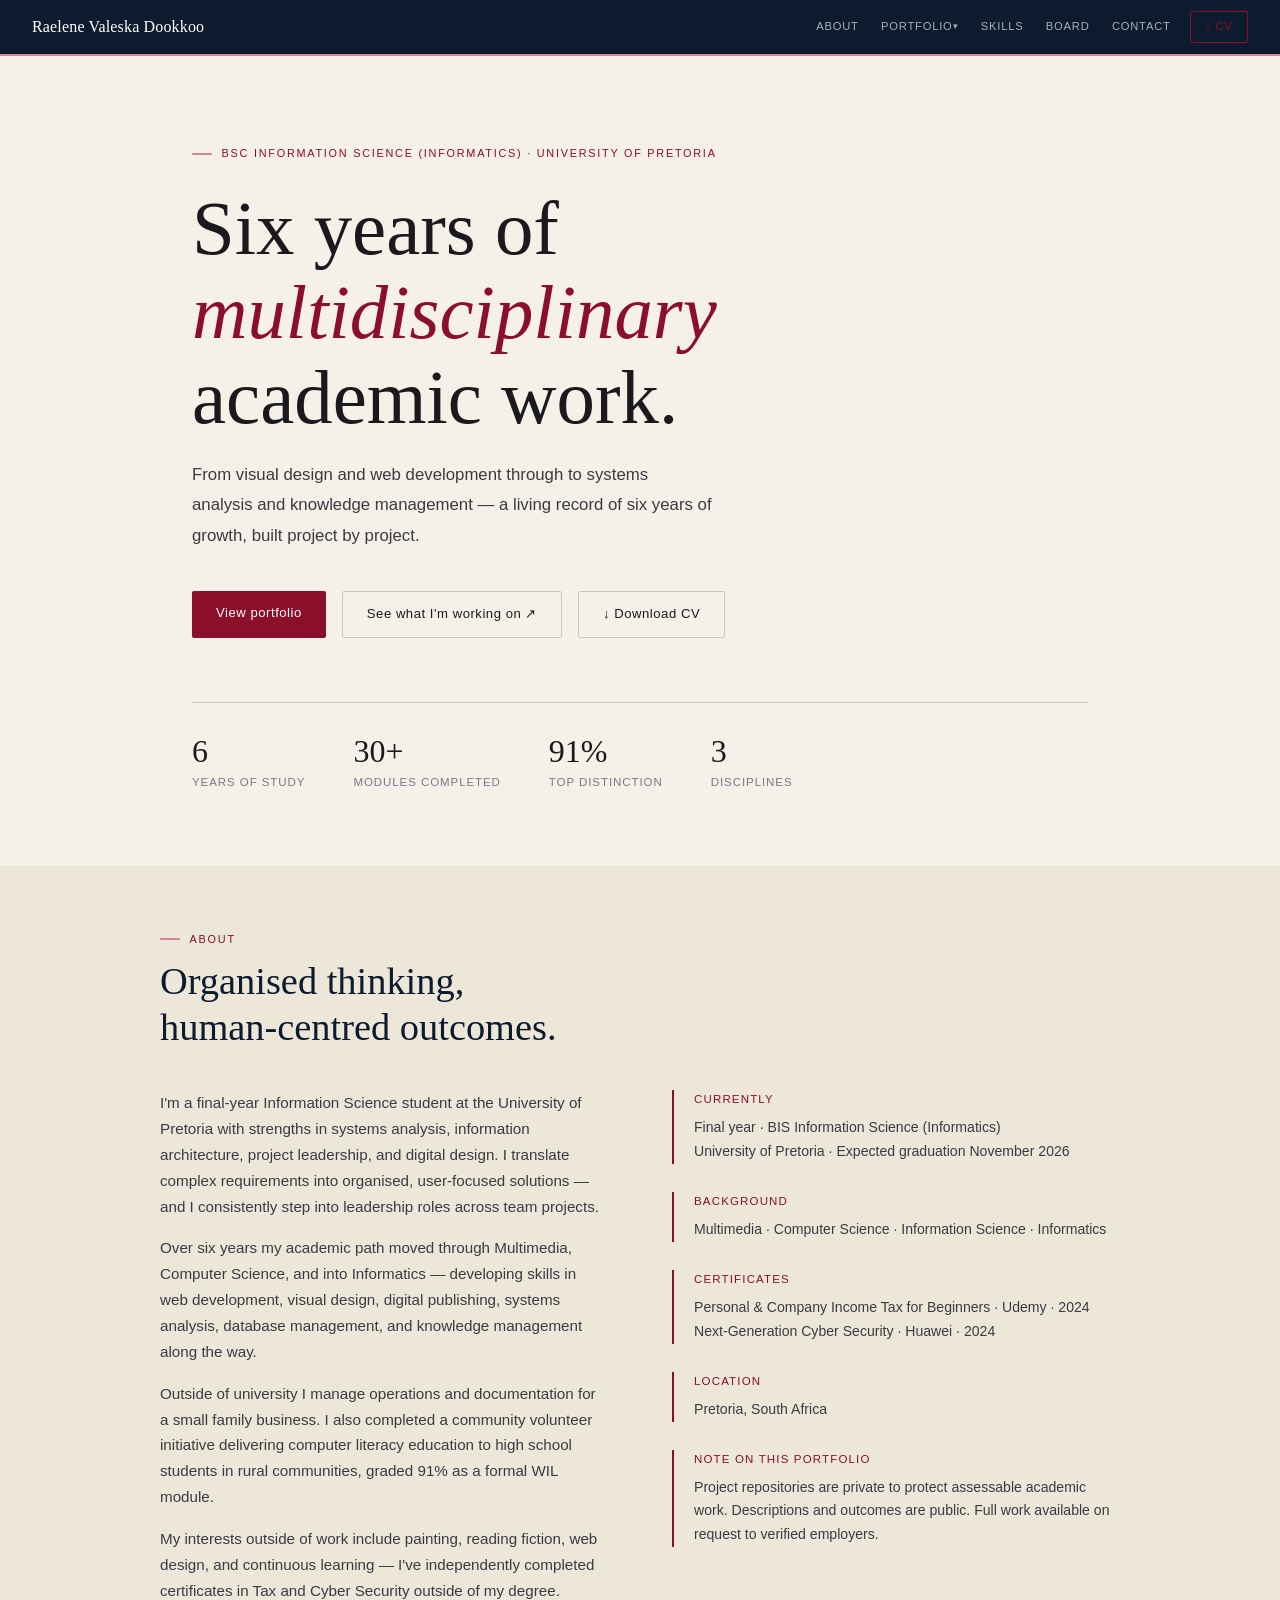
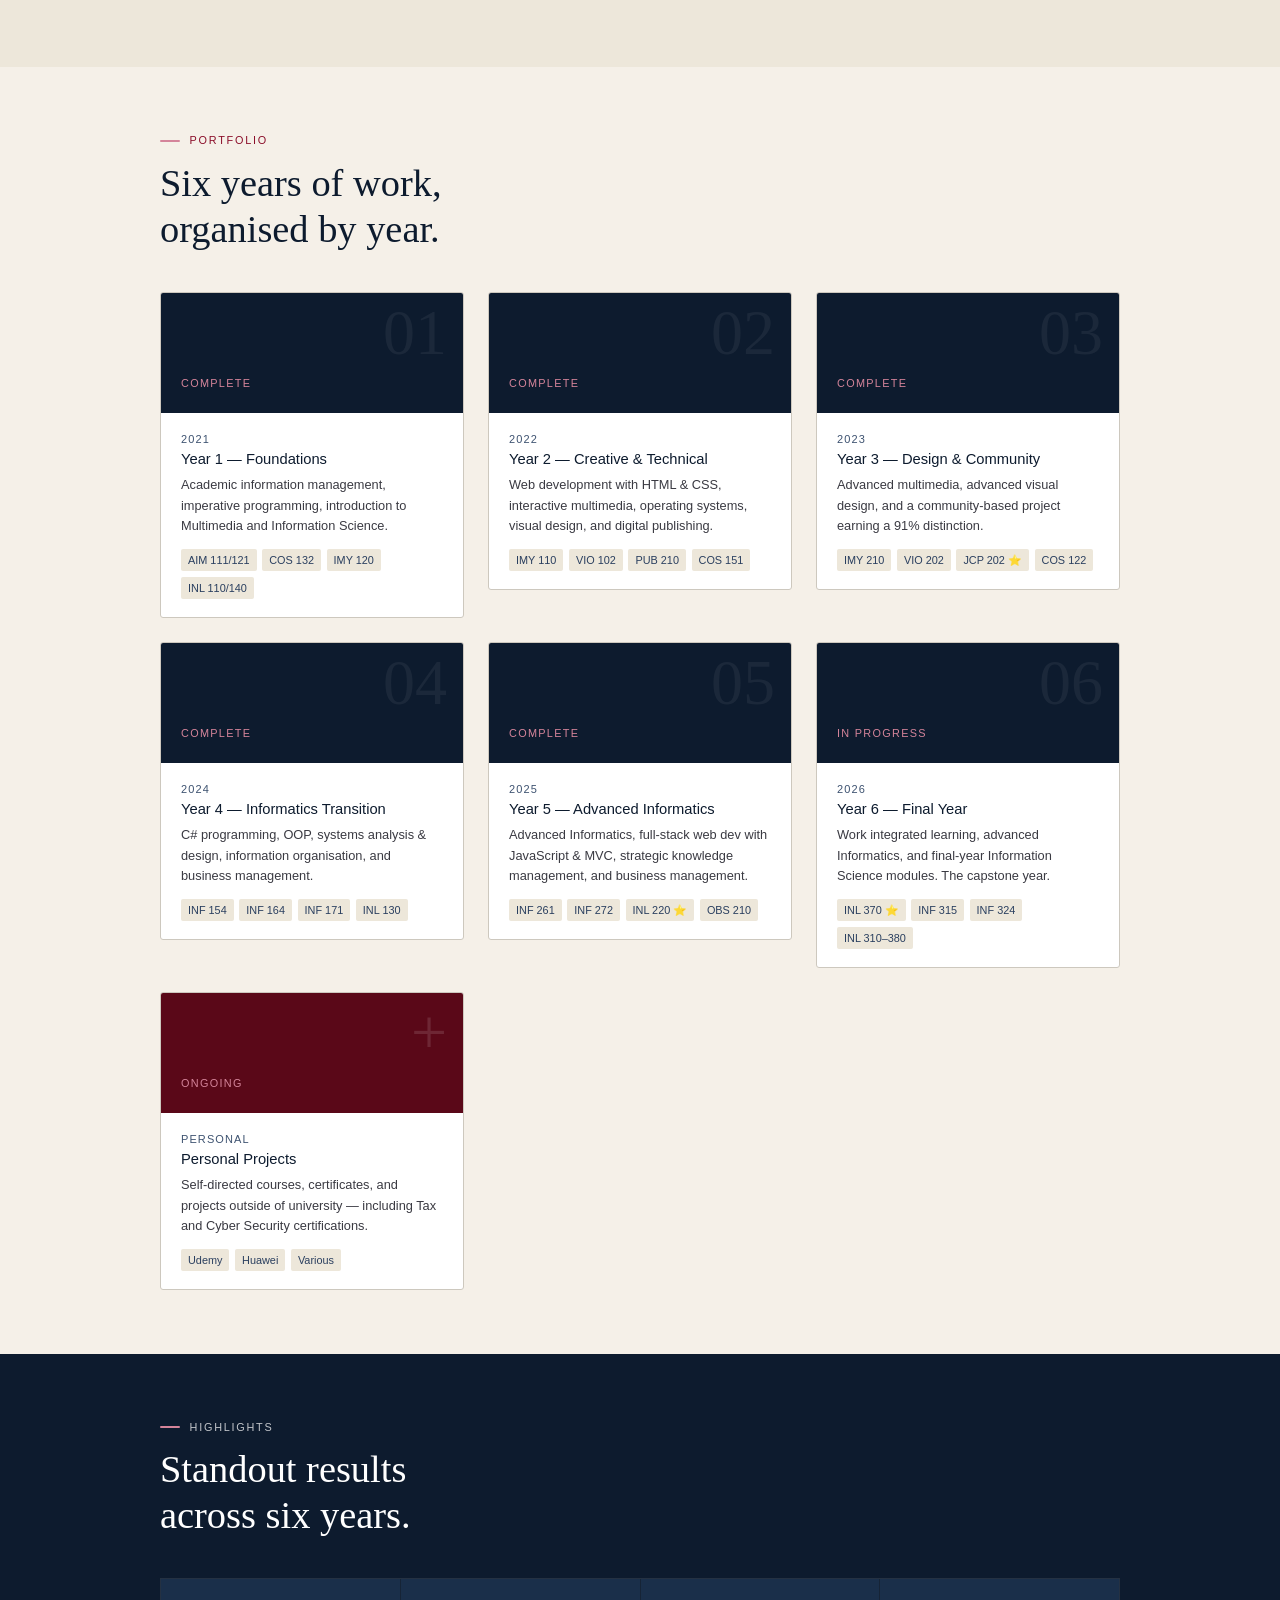
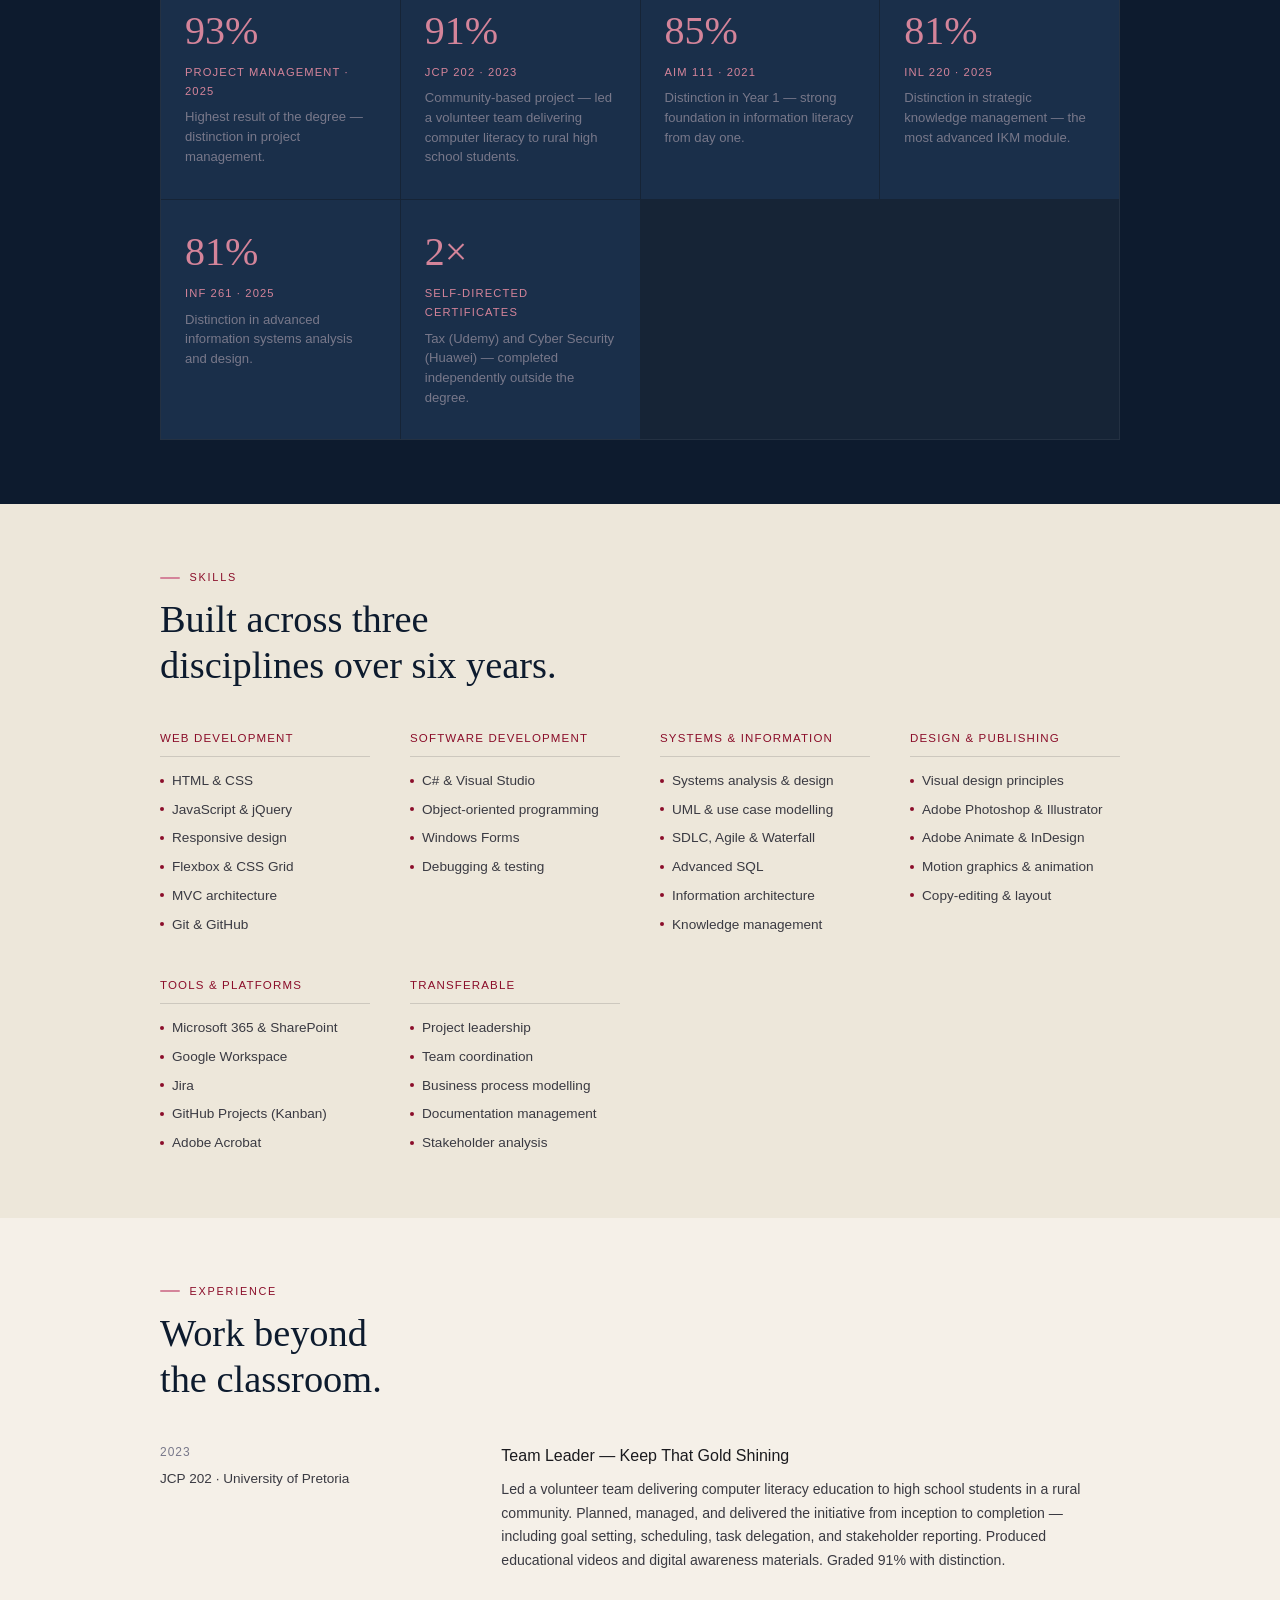
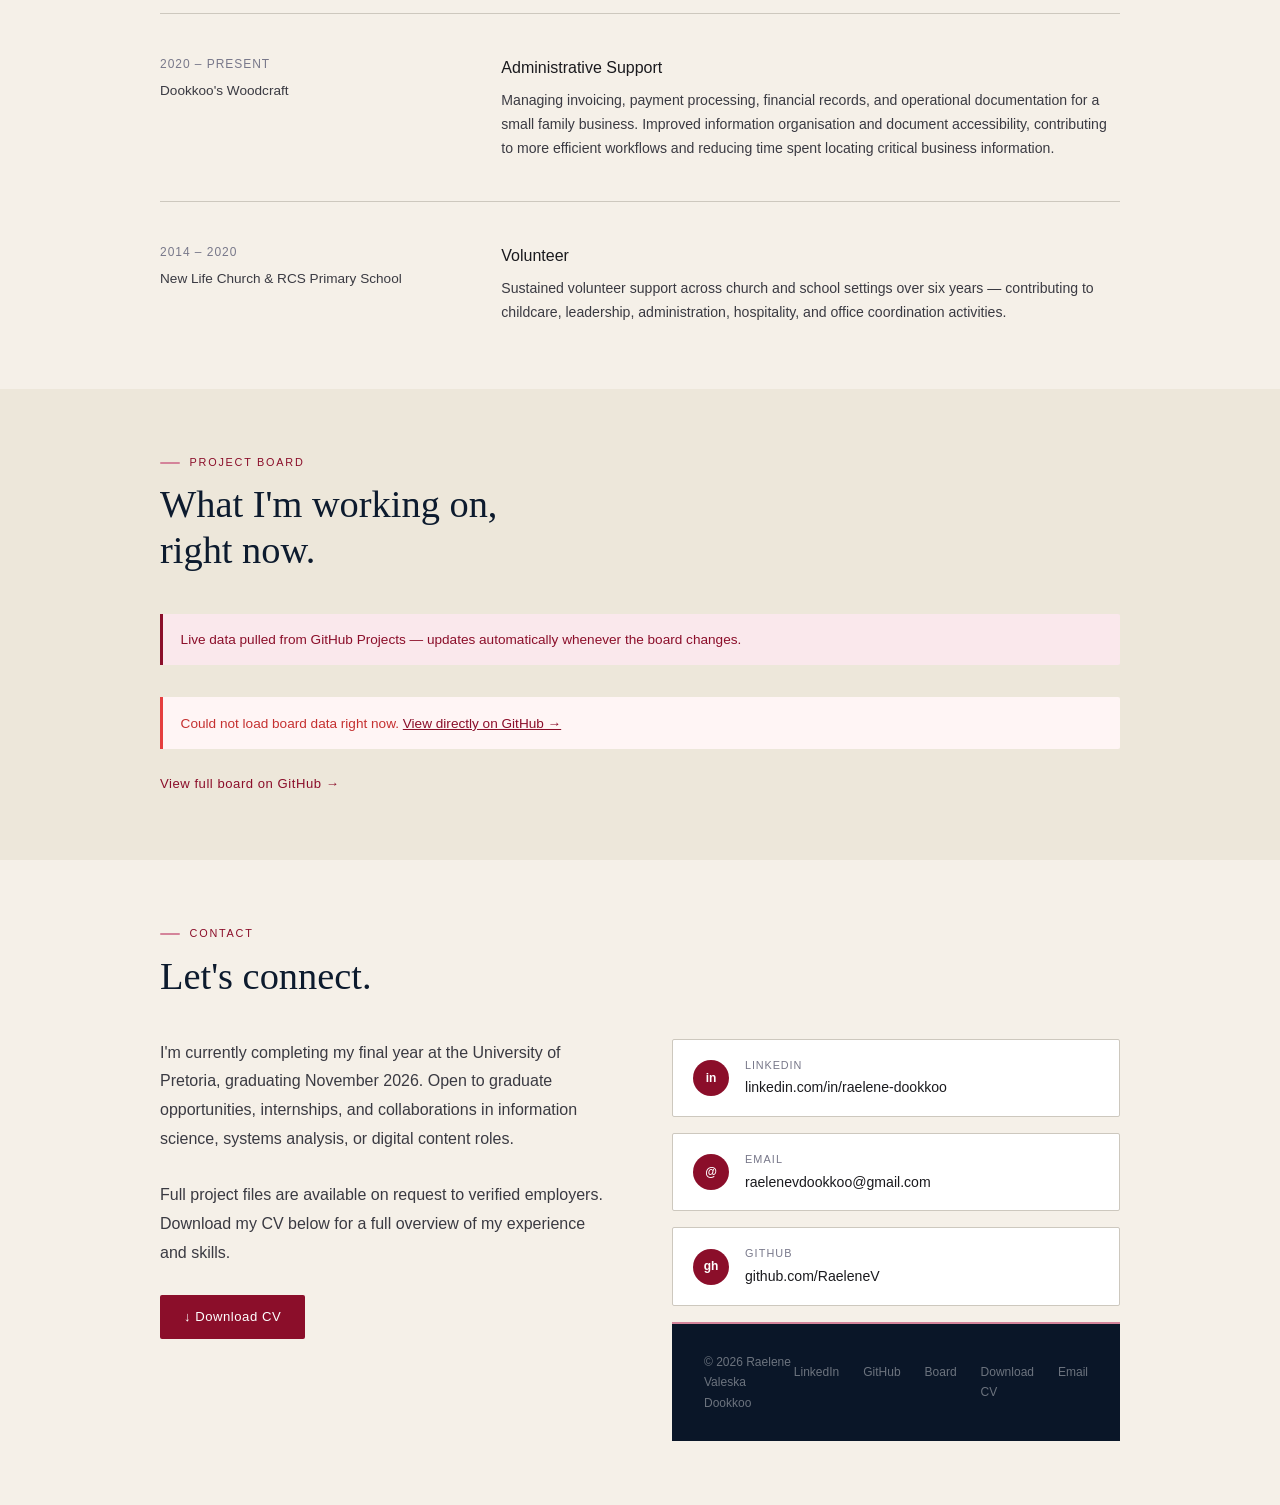
==== index.html @ d09b1801 "playing with colours and responsiveness" ====
<!DOCTYPE html>
<html lang="en">
<head>
  <meta charset="UTF-8" />
  <meta name="viewport" content="width=device-width, initial-scale=1.0" />
  <title>Raelene Valeska Dookkoo — Portfolio</title>

  <!-- Security headers 
  <meta http-equiv="X-Content-Type-Options" content="nosniff" />
  <meta http-equiv="X-Frame-Options" content="DENY" />
  <meta http-equiv="Referrer-Policy" content="strict-origin-when-cross-origin" />
  <meta http-equiv="Permissions-Policy" content="camera=(), microphone=(), geolocation=()" />

  <!-- Content Security Policy -->
  <meta http-equiv="Content-Security-Policy" content="default-src 'self'; script-src 'self'; style-src 'self' 'unsafe-inline' https://fonts.googleapis.com; font-src 'self' https://fonts.gstatic.com; img-src 'self' data:; media-src 'self'; connect-src 'self' https://kanban-proxy.vercel.app; frame-ancestors 'none'; base-uri 'self'; form-action 'none';" />

  <!-- Open Graph -->
  <meta property="og:title" content="Raelene Valeska Dookkoo — Portfolio" />
  <meta property="og:description" content="Six years of multidisciplinary academic work spanning Multimedia, Computer Science and Informatics." />
  <meta property="og:type" content="website" />
  <meta property="og:url" content="https://RaeleneV.github.io" />

  <link rel="stylesheet" href="style.css" />
</head>
<body>

  <!-- ============ NAV ============ -->
  <nav>
    <a href="index.html" class="nav-name">Raelene Valeska Dookkoo</a>
    <ul class="nav-links">
      <li><a href="#about">About</a></li>
      <li class="nav-dropdown">
        <a class="nav-dropdown-toggle">Portfolio</a>
        <div class="nav-dropdown-menu">
          <a href="year1.html"><span class="menu-year">Year 1 · 2021</span><span class="menu-sub">Foundations</span></a>
          <a href="year2.html"><span class="menu-year">Year 2 · 2022</span><span class="menu-sub">Creative &amp; Technical</span></a>
          <a href="year3.html"><span class="menu-year">Year 3 · 2023</span><span class="menu-sub">Design &amp; Community</span></a>
          <a href="year4.html"><span class="menu-year">Year 4 · 2024</span><span class="menu-sub">Informatics Transition</span></a>
          <a href="year5.html"><span class="menu-year">Year 5 · 2025</span><span class="menu-sub">Advanced Informatics</span></a>
          <a href="year6.html"><span class="menu-year">Year 6 · 2026</span><span class="menu-sub">Final Year</span></a>
          <a href="personal.html"><span class="menu-year">Personal Projects</span><span class="menu-sub">Ongoing</span></a>
        </div>
      </li>
      <li><a href="#skills">Skills</a></li>
      <li><a href="https://github.com/users/RaeleneV/projects/2/views/1" target="_blank" rel="noopener noreferrer">Board</a></li>
      <li><a href="#contact">Contact</a></li>
      <li><a href="CV_Raelene_Valeska_Dookkoo.pdf" download style="color:var(--accent);font-weight:500;border:1px solid var(--accent);padding:0 0.9rem;border-radius:2px;height:32px;display:flex;align-items:center;margin-left:0.5rem;">↓ CV</a></li>
    </ul>
  </nav>

  <!-- ============ HERO ============ -->
  <div style="min-height:90vh;display:flex;flex-direction:column;justify-content:center;padding:5rem 2rem 4rem;max-width:960px;margin:0 auto;">
    <div class="section-label" style="margin-bottom:1.5rem;color:var(--crimson);">BSc Information Science (Informatics) · University of Pretoria</div>
    <h1 style="font-family:'DM Serif Display',serif;font-size:clamp(2.8rem,6vw,5rem);line-height:1.1;color:var(--ink);margin-bottom:1.25rem;font-weight:400;">
      Six years of<br><em style="font-style:italic;color:var(--crimson);">multidisciplinary</em><br>academic work.
    </h1>
    <p style="font-size:1.05rem;color:var(--ink-mid);max-width:520px;line-height:1.8;margin-bottom:2.5rem;">
      From visual design and web development through to systems analysis and knowledge management — a living record of six years of growth, built project by project.
    </p>
    <div style="display:flex;gap:1rem;flex-wrap:wrap;">
      <a href="year1.html" class="btn btn-primary">View portfolio</a>
      <a href="https://github.com/users/RaeleneV/projects/2/views/1" target="_blank" class="btn btn-secondary" rel="noopener noreferrer">See what I'm working on ↗</a>
      <a href="CV_Raelene_Valeska_Dookkoo.pdf" download class="btn btn-secondary">↓ Download CV</a>
    </div>
    <div style="display:flex;gap:3rem;margin-top:4rem;padding-top:2rem;border-top:1px solid var(--rule);flex-wrap:wrap;">
      <div><span style="font-family:'DM Serif Display',serif;font-size:2rem;color:var(--ink);display:block;line-height:1;">6</span><span style="font-size:0.72rem;color:var(--ink-muted);text-transform:uppercase;letter-spacing:0.08em;">Years of study</span></div>
      <div><span style="font-family:'DM Serif Display',serif;font-size:2rem;color:var(--ink);display:block;line-height:1;">30+</span><span style="font-size:0.72rem;color:var(--ink-muted);text-transform:uppercase;letter-spacing:0.08em;">Modules completed</span></div>
      <div><span style="font-family:'DM Serif Display',serif;font-size:2rem;color:var(--ink);display:block;line-height:1;">91%</span><span style="font-size:0.72rem;color:var(--ink-muted);text-transform:uppercase;letter-spacing:0.08em;">Top distinction</span></div>
      <div><span style="font-family:'DM Serif Display',serif;font-size:2rem;color:var(--ink);display:block;line-height:1;">3</span><span style="font-size:0.72rem;color:var(--ink-muted);text-transform:uppercase;letter-spacing:0.08em;">Disciplines</span></div>
    </div>
  </div>

  <!-- ============ ABOUT ============ -->
  <section id="about" class="section-alt">
    <div class="section-inner">
      <div class="section-label">About</div>
      <h2 class="section-title">Organised thinking,<br>human-centred outcomes.</h2>
      <div style="display:grid;grid-template-columns:1fr 1fr;gap:4rem;align-items:start;">
        <div>
          <p style="color:var(--ink-mid);margin-bottom:1rem;font-size:0.95rem;">I'm a final-year Information Science student at the University of Pretoria with strengths in systems analysis, information architecture, project leadership, and digital design. I translate complex requirements into organised, user-focused solutions — and I consistently step into leadership roles across team projects.</p>
          <p style="color:var(--ink-mid);margin-bottom:1rem;font-size:0.95rem;">Over six years my academic path moved through Multimedia, Computer Science, and into Informatics — developing skills in web development, visual design, digital publishing, systems analysis, database management, and knowledge management along the way.</p>
          <p style="color:var(--ink-mid);margin-bottom:1rem;font-size:0.95rem;">Outside of university I manage operations and documentation for a small family business. I also completed a community volunteer initiative delivering computer literacy education to high school students in rural communities, graded 91% as a formal WIL module.</p>
          <p style="color:var(--ink-mid);font-size:0.95rem;">My interests outside of work include painting, reading fiction, web design, and continuous learning — I've independently completed certificates in Tax and Cyber Security outside of my degree.</p>
        </div>
        <div>
          <div style="border-left:2px solid var(--crimson);padding-left:1.25rem;margin-bottom:1.75rem;">
            <h4 style="font-size:0.72rem;text-transform:uppercase;letter-spacing:0.1em;color:var(--crimson);margin-bottom:0.4rem;font-weight:500;">Currently</h4>
            <p style="font-size:0.88rem;color:var(--ink-mid);">Final year · BIS Information Science (Informatics)<br>University of Pretoria · Expected graduation November 2026</p>
          </div>
          <div style="border-left:2px solid var(--crimson);padding-left:1.25rem;margin-bottom:1.75rem;">
            <h4 style="font-size:0.72rem;text-transform:uppercase;letter-spacing:0.1em;color:var(--crimson);margin-bottom:0.4rem;font-weight:500;">Background</h4>
            <p style="font-size:0.88rem;color:var(--ink-mid);">Multimedia · Computer Science · Information Science · Informatics</p>
          </div>
          <div style="border-left:2px solid var(--crimson);padding-left:1.25rem;margin-bottom:1.75rem;">
            <h4 style="font-size:0.72rem;text-transform:uppercase;letter-spacing:0.1em;color:var(--crimson);margin-bottom:0.4rem;font-weight:500;">Certificates</h4>
            <p style="font-size:0.88rem;color:var(--ink-mid);">Personal &amp; Company Income Tax for Beginners · Udemy · 2024<br>Next-Generation Cyber Security · Huawei · 2024</p>
          </div>
          <div style="border-left:2px solid var(--crimson);padding-left:1.25rem;margin-bottom:1.75rem;">
            <h4 style="font-size:0.72rem;text-transform:uppercase;letter-spacing:0.1em;color:var(--crimson);margin-bottom:0.4rem;font-weight:500;">Location</h4>
            <p style="font-size:0.88rem;color:var(--ink-mid);">Pretoria, South Africa</p>
          </div>
          <div style="border-left:2px solid var(--crimson);padding-left:1.25rem;">
            <h4 style="font-size:0.72rem;text-transform:uppercase;letter-spacing:0.1em;color:var(--crimson);margin-bottom:0.4rem;font-weight:500;">Note on this portfolio</h4>
            <p style="font-size:0.88rem;color:var(--ink-mid);">Project repositories are private to protect assessable academic work. Descriptions and outcomes are public. Full work available on request to verified employers.</p>
          </div>
        </div>
      </div>
    </div>
  </section>

  <!-- ============ YEAR CARDS ============ -->
  <section id="portfolio">
    <div class="section-inner">
      <div class="section-label">Portfolio</div>
      <h2 class="section-title">Six years of work,<br>organised by year.</h2>
      <div style="display:grid;grid-template-columns:repeat(auto-fill,minmax(280px,1fr));gap:1.5rem;">

        <a href="year1.html" style="text-decoration:none;">
          <div class="project-card" style="cursor:pointer;">
            <div style="background:var(--navy);height:120px;display:flex;align-items:flex-end;padding:1.25rem;position:relative;">
              <span style="font-family:'DM Serif Display',serif;font-size:4rem;color:rgba(255,255,255,0.06);position:absolute;top:0.5rem;right:1rem;line-height:1;font-weight:400;">01</span>
              <span style="font-size:0.68rem;letter-spacing:0.12em;text-transform:uppercase;color:var(--crimson-soft);font-weight:500;">Complete</span>
            </div>
            <div class="card-body">
              <div class="card-code">2021</div>
              <div class="card-title">Year 1 — Foundations</div>
              <div class="card-desc">Academic information management, imperative programming, introduction to Multimedia and Information Science.</div>
              <div class="card-footer" style="margin-top:0.75rem;">
                <span class="tag">AIM 111/121</span><span class="tag">COS 132</span><span class="tag">IMY 120</span><span class="tag">INL 110/140</span>
              </div>
            </div>
          </div>
        </a>

        <a href="year2.html" style="text-decoration:none;">
          <div class="project-card" style="cursor:pointer;">
            <div style="background:var(--navy);height:120px;display:flex;align-items:flex-end;padding:1.25rem;position:relative;">
              <span style="font-family:'DM Serif Display',serif;font-size:4rem;color:rgba(255,255,255,0.06);position:absolute;top:0.5rem;right:1rem;line-height:1;font-weight:400;">02</span>
              <span style="font-size:0.68rem;letter-spacing:0.12em;text-transform:uppercase;color:var(--crimson-soft);font-weight:500;">Complete</span>
            </div>
            <div class="card-body">
              <div class="card-code">2022</div>
              <div class="card-title">Year 2 — Creative &amp; Technical</div>
              <div class="card-desc">Web development with HTML &amp; CSS, interactive multimedia, operating systems, visual design, and digital publishing.</div>
              <div class="card-footer" style="margin-top:0.75rem;">
                <span class="tag">IMY 110</span><span class="tag">VIO 102</span><span class="tag">PUB 210</span><span class="tag">COS 151</span>
              </div>
            </div>
          </div>
        </a>

        <a href="year3.html" style="text-decoration:none;">
          <div class="project-card" style="cursor:pointer;">
            <div style="background:var(--navy);height:120px;display:flex;align-items:flex-end;padding:1.25rem;position:relative;">
              <span style="font-family:'DM Serif Display',serif;font-size:4rem;color:rgba(255,255,255,0.06);position:absolute;top:0.5rem;right:1rem;line-height:1;font-weight:400;">03</span>
              <span style="font-size:0.68rem;letter-spacing:0.12em;text-transform:uppercase;color:var(--crimson-soft);font-weight:500;">Complete</span>
            </div>
            <div class="card-body">
              <div class="card-code">2023</div>
              <div class="card-title">Year 3 — Design &amp; Community</div>
              <div class="card-desc">Advanced multimedia, advanced visual design, and a community-based project earning a 91% distinction.</div>
              <div class="card-footer" style="margin-top:0.75rem;">
                <span class="tag">IMY 210</span><span class="tag">VIO 202</span><span class="tag">JCP 202 ⭐</span><span class="tag">COS 122</span>
              </div>
            </div>
          </div>
        </a>

        <a href="year4.html" style="text-decoration:none;">
          <div class="project-card" style="cursor:pointer;">
            <div style="background:var(--navy);height:120px;display:flex;align-items:flex-end;padding:1.25rem;position:relative;">
              <span style="font-family:'DM Serif Display',serif;font-size:4rem;color:rgba(255,255,255,0.06);position:absolute;top:0.5rem;right:1rem;line-height:1;font-weight:400;">04</span>
              <span style="font-size:0.68rem;letter-spacing:0.12em;text-transform:uppercase;color:var(--crimson-soft);font-weight:500;">Complete</span>
            </div>
            <div class="card-body">
              <div class="card-code">2024</div>
              <div class="card-title">Year 4 — Informatics Transition</div>
              <div class="card-desc">C# programming, OOP, systems analysis &amp; design, information organisation, and business management.</div>
              <div class="card-footer" style="margin-top:0.75rem;">
                <span class="tag">INF 154</span><span class="tag">INF 164</span><span class="tag">INF 171</span><span class="tag">INL 130</span>
              </div>
            </div>
          </div>
        </a>

        <a href="year5.html" style="text-decoration:none;">
          <div class="project-card" style="cursor:pointer;">
            <div style="background:var(--navy);height:120px;display:flex;align-items:flex-end;padding:1.25rem;position:relative;">
              <span style="font-family:'DM Serif Display',serif;font-size:4rem;color:rgba(255,255,255,0.06);position:absolute;top:0.5rem;right:1rem;line-height:1;font-weight:400;">05</span>
              <span style="font-size:0.68rem;letter-spacing:0.12em;text-transform:uppercase;color:var(--crimson-soft);font-weight:500;">Complete</span>
            </div>
            <div class="card-body">
              <div class="card-code">2025</div>
              <div class="card-title">Year 5 — Advanced Informatics</div>
              <div class="card-desc">Advanced Informatics, full-stack web dev with JavaScript &amp; MVC, strategic knowledge management, and business management.</div>
              <div class="card-footer" style="margin-top:0.75rem;">
                <span class="tag">INF 261</span><span class="tag">INF 272</span><span class="tag">INL 220 ⭐</span><span class="tag">OBS 210</span>
              </div>
            </div>
          </div>
        </a>

        <a href="year6.html" style="text-decoration:none;">
          <div class="project-card" style="cursor:pointer;">
            <div style="background:var(--navy);height:120px;display:flex;align-items:flex-end;padding:1.25rem;position:relative;">
              <span style="font-family:'DM Serif Display',serif;font-size:4rem;color:rgba(255,255,255,0.06);position:absolute;top:0.5rem;right:1rem;line-height:1;font-weight:400;">06</span>
              <span style="font-size:0.68rem;letter-spacing:0.12em;text-transform:uppercase;color:var(--crimson-soft);font-weight:500;">In progress</span>
            </div>
            <div class="card-body">
              <div class="card-code">2026</div>
              <div class="card-title">Year 6 — Final Year</div>
              <div class="card-desc">Work integrated learning, advanced Informatics, and final-year Information Science modules. The capstone year.</div>
              <div class="card-footer" style="margin-top:0.75rem;">
                <span class="tag">INL 370 ⭐</span><span class="tag">INF 315</span><span class="tag">INF 324</span><span class="tag">INL 310–380</span>
              </div>
            </div>
          </div>
        </a>

        <a href="personal.html" style="text-decoration:none;">
          <div class="project-card" style="cursor:pointer;">
            <div style="background:var(--crimson-deep);height:120px;display:flex;align-items:flex-end;padding:1.25rem;position:relative;">
              <span style="font-family:'DM Serif Display',serif;font-size:4rem;color:rgba(255,255,255,0.12);position:absolute;top:0.5rem;right:1rem;line-height:1;font-weight:400;">+</span>
              <span style="font-size:0.68rem;letter-spacing:0.12em;text-transform:uppercase;color:var(--crimson-soft);font-weight:500;">Ongoing</span>
            </div>
            <div class="card-body">
              <div class="card-code">Personal</div>
              <div class="card-title">Personal Projects</div>
              <div class="card-desc">Self-directed courses, certificates, and projects outside of university — including Tax and Cyber Security certifications.</div>
              <div class="card-footer" style="margin-top:0.75rem;">
                <span class="tag">Udemy</span><span class="tag">Huawei</span><span class="tag">Various</span>
              </div>
            </div>
          </div>
        </a>

      </div>
    </div>
  </section>

  <!-- ============ HIGHLIGHTS ============ -->
  <section id="highlights" class="section-dark">
    <div class="section-inner">
      <div class="section-label">Highlights</div>
      <h2 class="section-title">Standout results<br>across six years.</h2>
      <div style="display:grid;grid-template-columns:repeat(auto-fit,minmax(220px,1fr));gap:1px;background:rgba(255,255,255,0.04);border:1px solid rgba(255,255,255,0.06);">
        <div style="padding:2rem 1.5rem;background:var(--navy-mid);">
          <span style="font-family:'DM Serif Display',serif;font-size:2.5rem;color:var(--crimson-soft);line-height:1;display:block;margin-bottom:0.75rem;">93%</span>
          <div style="font-size:0.7rem;letter-spacing:0.1em;text-transform:uppercase;color:var(--crimson-soft);font-weight:500;margin-bottom:0.4rem;">Project Management · 2025</div>
          <div style="font-size:0.82rem;color:var(--ink-muted);line-height:1.5;">Highest result of the degree — distinction in project management.</div>
        </div>
        <div style="padding:2rem 1.5rem;background:var(--navy-mid);">
          <span style="font-family:'DM Serif Display',serif;font-size:2.5rem;color:var(--crimson-soft);line-height:1;display:block;margin-bottom:0.75rem;">91%</span>
          <div style="font-size:0.7rem;letter-spacing:0.1em;text-transform:uppercase;color:var(--crimson-soft);font-weight:500;margin-bottom:0.4rem;">JCP 202 · 2023</div>
          <div style="font-size:0.82rem;color:var(--ink-muted);line-height:1.5;">Community-based project — led a volunteer team delivering computer literacy to rural high school students.</div>
        </div>
        <div style="padding:2rem 1.5rem;background:var(--navy-mid);">
          <span style="font-family:'DM Serif Display',serif;font-size:2.5rem;color:var(--crimson-soft);line-height:1;display:block;margin-bottom:0.75rem;">85%</span>
          <div style="font-size:0.7rem;letter-spacing:0.1em;text-transform:uppercase;color:var(--crimson-soft);font-weight:500;margin-bottom:0.4rem;">AIM 111 · 2021</div>
          <div style="font-size:0.82rem;color:var(--ink-muted);line-height:1.5;">Distinction in Year 1 — strong foundation in information literacy from day one.</div>
        </div>
        <div style="padding:2rem 1.5rem;background:var(--navy-mid);">
          <span style="font-family:'DM Serif Display',serif;font-size:2.5rem;color:var(--crimson-soft);line-height:1;display:block;margin-bottom:0.75rem;">81%</span>
          <div style="font-size:0.7rem;letter-spacing:0.1em;text-transform:uppercase;color:var(--crimson-soft);font-weight:500;margin-bottom:0.4rem;">INL 220 · 2025</div>
          <div style="font-size:0.82rem;color:var(--ink-muted);line-height:1.5;">Distinction in strategic knowledge management — the most advanced IKM module.</div>
        </div>
        <div style="padding:2rem 1.5rem;background:var(--navy-mid);">
          <span style="font-family:'DM Serif Display',serif;font-size:2.5rem;color:var(--crimson-soft);line-height:1;display:block;margin-bottom:0.75rem;">81%</span>
          <div style="font-size:0.7rem;letter-spacing:0.1em;text-transform:uppercase;color:var(--crimson-soft);font-weight:500;margin-bottom:0.4rem;">INF 261 · 2025</div>
          <div style="font-size:0.82rem;color:var(--ink-muted);line-height:1.5;">Distinction in advanced information systems analysis and design.</div>
        </div>
        <div style="padding:2rem 1.5rem;background:var(--navy-mid);">
          <span style="font-family:'DM Serif Display',serif;font-size:2.5rem;color:var(--crimson-soft);line-height:1;display:block;margin-bottom:0.75rem;">2×</span>
          <div style="font-size:0.7rem;letter-spacing:0.1em;text-transform:uppercase;color:var(--crimson-soft);font-weight:500;margin-bottom:0.4rem;">Self-directed Certificates</div>
          <div style="font-size:0.82rem;color:var(--ink-muted);line-height:1.5;">Tax (Udemy) and Cyber Security (Huawei) — completed independently outside the degree.</div>
        </div>
      </div>
    </div>
  </section>

  <!-- ============ SKILLS ============ -->
  <section id="skills" class="section-alt">
    <div class="section-inner">
      <div class="section-label">Skills</div>
      <h2 class="section-title">Built across three<br>disciplines over six years.</h2>
      <div style="display:grid;grid-template-columns:repeat(auto-fill,minmax(200px,1fr));gap:2.5rem;">
        <div>
          <h4 style="font-size:0.72rem;text-transform:uppercase;letter-spacing:0.1em;color:var(--crimson);font-weight:500;margin-bottom:0.75rem;padding-bottom:0.5rem;border-bottom:1px solid var(--rule);">Web development</h4>
          <ul style="list-style:none;display:flex;flex-direction:column;gap:0.35rem;">
            <li style="font-size:0.85rem;color:var(--ink-mid);display:flex;align-items:center;gap:0.5rem;"><span style="width:4px;height:4px;border-radius:50%;background:var(--crimson);flex-shrink:0;display:inline-block;"></span>HTML &amp; CSS</li>
            <li style="font-size:0.85rem;color:var(--ink-mid);display:flex;align-items:center;gap:0.5rem;"><span style="width:4px;height:4px;border-radius:50%;background:var(--crimson);flex-shrink:0;display:inline-block;"></span>JavaScript &amp; jQuery</li>
            <li style="font-size:0.85rem;color:var(--ink-mid);display:flex;align-items:center;gap:0.5rem;"><span style="width:4px;height:4px;border-radius:50%;background:var(--crimson);flex-shrink:0;display:inline-block;"></span>Responsive design</li>
            <li style="font-size:0.85rem;color:var(--ink-mid);display:flex;align-items:center;gap:0.5rem;"><span style="width:4px;height:4px;border-radius:50%;background:var(--crimson);flex-shrink:0;display:inline-block;"></span>Flexbox &amp; CSS Grid</li>
            <li style="font-size:0.85rem;color:var(--ink-mid);display:flex;align-items:center;gap:0.5rem;"><span style="width:4px;height:4px;border-radius:50%;background:var(--crimson);flex-shrink:0;display:inline-block;"></span>MVC architecture</li>
            <li style="font-size:0.85rem;color:var(--ink-mid);display:flex;align-items:center;gap:0.5rem;"><span style="width:4px;height:4px;border-radius:50%;background:var(--crimson);flex-shrink:0;display:inline-block;"></span>Git &amp; GitHub</li>
          </ul>
        </div>
        <div>
          <h4 style="font-size:0.72rem;text-transform:uppercase;letter-spacing:0.1em;color:var(--crimson);font-weight:500;margin-bottom:0.75rem;padding-bottom:0.5rem;border-bottom:1px solid var(--rule);">Software development</h4>
          <ul style="list-style:none;display:flex;flex-direction:column;gap:0.35rem;">
            <li style="font-size:0.85rem;color:var(--ink-mid);display:flex;align-items:center;gap:0.5rem;"><span style="width:4px;height:4px;border-radius:50%;background:var(--crimson);flex-shrink:0;display:inline-block;"></span>C# &amp; Visual Studio</li>
            <li style="font-size:0.85rem;color:var(--ink-mid);display:flex;align-items:center;gap:0.5rem;"><span style="width:4px;height:4px;border-radius:50%;background:var(--crimson);flex-shrink:0;display:inline-block;"></span>Object-oriented programming</li>
            <li style="font-size:0.85rem;color:var(--ink-mid);display:flex;align-items:center;gap:0.5rem;"><span style="width:4px;height:4px;border-radius:50%;background:var(--crimson);flex-shrink:0;display:inline-block;"></span>Windows Forms</li>
            <li style="font-size:0.85rem;color:var(--ink-mid);display:flex;align-items:center;gap:0.5rem;"><span style="width:4px;height:4px;border-radius:50%;background:var(--crimson);flex-shrink:0;display:inline-block;"></span>Debugging &amp; testing</li>
          </ul>
        </div>
        <div>
          <h4 style="font-size:0.72rem;text-transform:uppercase;letter-spacing:0.1em;color:var(--crimson);font-weight:500;margin-bottom:0.75rem;padding-bottom:0.5rem;border-bottom:1px solid var(--rule);">Systems &amp; information</h4>
          <ul style="list-style:none;display:flex;flex-direction:column;gap:0.35rem;">
            <li style="font-size:0.85rem;color:var(--ink-mid);display:flex;align-items:center;gap:0.5rem;"><span style="width:4px;height:4px;border-radius:50%;background:var(--crimson);flex-shrink:0;display:inline-block;"></span>Systems analysis &amp; design</li>
            <li style="font-size:0.85rem;color:var(--ink-mid);display:flex;align-items:center;gap:0.5rem;"><span style="width:4px;height:4px;border-radius:50%;background:var(--crimson);flex-shrink:0;display:inline-block;"></span>UML &amp; use case modelling</li>
            <li style="font-size:0.85rem;color:var(--ink-mid);display:flex;align-items:center;gap:0.5rem;"><span style="width:4px;height:4px;border-radius:50%;background:var(--crimson);flex-shrink:0;display:inline-block;"></span>SDLC, Agile &amp; Waterfall</li>
            <li style="font-size:0.85rem;color:var(--ink-mid);display:flex;align-items:center;gap:0.5rem;"><span style="width:4px;height:4px;border-radius:50%;background:var(--crimson);flex-shrink:0;display:inline-block;"></span>Advanced SQL</li>
            <li style="font-size:0.85rem;color:var(--ink-mid);display:flex;align-items:center;gap:0.5rem;"><span style="width:4px;height:4px;border-radius:50%;background:var(--crimson);flex-shrink:0;display:inline-block;"></span>Information architecture</li>
            <li style="font-size:0.85rem;color:var(--ink-mid);display:flex;align-items:center;gap:0.5rem;"><span style="width:4px;height:4px;border-radius:50%;background:var(--crimson);flex-shrink:0;display:inline-block;"></span>Knowledge management</li>
          </ul>
        </div>
        <div>
          <h4 style="font-size:0.72rem;text-transform:uppercase;letter-spacing:0.1em;color:var(--crimson);font-weight:500;margin-bottom:0.75rem;padding-bottom:0.5rem;border-bottom:1px solid var(--rule);">Design &amp; publishing</h4>
          <ul style="list-style:none;display:flex;flex-direction:column;gap:0.35rem;">
            <li style="font-size:0.85rem;color:var(--ink-mid);display:flex;align-items:center;gap:0.5rem;"><span style="width:4px;height:4px;border-radius:50%;background:var(--crimson);flex-shrink:0;display:inline-block;"></span>Visual design principles</li>
            <li style="font-size:0.85rem;color:var(--ink-mid);display:flex;align-items:center;gap:0.5rem;"><span style="width:4px;height:4px;border-radius:50%;background:var(--crimson);flex-shrink:0;display:inline-block;"></span>Adobe Photoshop &amp; Illustrator</li>
            <li style="font-size:0.85rem;color:var(--ink-mid);display:flex;align-items:center;gap:0.5rem;"><span style="width:4px;height:4px;border-radius:50%;background:var(--crimson);flex-shrink:0;display:inline-block;"></span>Adobe Animate &amp; InDesign</li>
            <li style="font-size:0.85rem;color:var(--ink-mid);display:flex;align-items:center;gap:0.5rem;"><span style="width:4px;height:4px;border-radius:50%;background:var(--crimson);flex-shrink:0;display:inline-block;"></span>Motion graphics &amp; animation</li>
            <li style="font-size:0.85rem;color:var(--ink-mid);display:flex;align-items:center;gap:0.5rem;"><span style="width:4px;height:4px;border-radius:50%;background:var(--crimson);flex-shrink:0;display:inline-block;"></span>Copy-editing &amp; layout</li>
          </ul>
        </div>
        <div>
          <h4 style="font-size:0.72rem;text-transform:uppercase;letter-spacing:0.1em;color:var(--crimson);font-weight:500;margin-bottom:0.75rem;padding-bottom:0.5rem;border-bottom:1px solid var(--rule);">Tools &amp; platforms</h4>
          <ul style="list-style:none;display:flex;flex-direction:column;gap:0.35rem;">
            <li style="font-size:0.85rem;color:var(--ink-mid);display:flex;align-items:center;gap:0.5rem;"><span style="width:4px;height:4px;border-radius:50%;background:var(--crimson);flex-shrink:0;display:inline-block;"></span>Microsoft 365 &amp; SharePoint</li>
            <li style="font-size:0.85rem;color:var(--ink-mid);display:flex;align-items:center;gap:0.5rem;"><span style="width:4px;height:4px;border-radius:50%;background:var(--crimson);flex-shrink:0;display:inline-block;"></span>Google Workspace</li>
            <li style="font-size:0.85rem;color:var(--ink-mid);display:flex;align-items:center;gap:0.5rem;"><span style="width:4px;height:4px;border-radius:50%;background:var(--crimson);flex-shrink:0;display:inline-block;"></span>Jira</li>
            <li style="font-size:0.85rem;color:var(--ink-mid);display:flex;align-items:center;gap:0.5rem;"><span style="width:4px;height:4px;border-radius:50%;background:var(--crimson);flex-shrink:0;display:inline-block;"></span>GitHub Projects (Kanban)</li>
            <li style="font-size:0.85rem;color:var(--ink-mid);display:flex;align-items:center;gap:0.5rem;"><span style="width:4px;height:4px;border-radius:50%;background:var(--crimson);flex-shrink:0;display:inline-block;"></span>Adobe Acrobat</li>
          </ul>
        </div>
        <div>
          <h4 style="font-size:0.72rem;text-transform:uppercase;letter-spacing:0.1em;color:var(--crimson);font-weight:500;margin-bottom:0.75rem;padding-bottom:0.5rem;border-bottom:1px solid var(--rule);">Transferable</h4>
          <ul style="list-style:none;display:flex;flex-direction:column;gap:0.35rem;">
            <li style="font-size:0.85rem;color:var(--ink-mid);display:flex;align-items:center;gap:0.5rem;"><span style="width:4px;height:4px;border-radius:50%;background:var(--crimson);flex-shrink:0;display:inline-block;"></span>Project leadership</li>
            <li style="font-size:0.85rem;color:var(--ink-mid);display:flex;align-items:center;gap:0.5rem;"><span style="width:4px;height:4px;border-radius:50%;background:var(--crimson);flex-shrink:0;display:inline-block;"></span>Team coordination</li>
            <li style="font-size:0.85rem;color:var(--ink-mid);display:flex;align-items:center;gap:0.5rem;"><span style="width:4px;height:4px;border-radius:50%;background:var(--crimson);flex-shrink:0;display:inline-block;"></span>Business process modelling</li>
            <li style="font-size:0.85rem;color:var(--ink-mid);display:flex;align-items:center;gap:0.5rem;"><span style="width:4px;height:4px;border-radius:50%;background:var(--crimson);flex-shrink:0;display:inline-block;"></span>Documentation management</li>
            <li style="font-size:0.85rem;color:var(--ink-mid);display:flex;align-items:center;gap:0.5rem;"><span style="width:4px;height:4px;border-radius:50%;background:var(--crimson);flex-shrink:0;display:inline-block;"></span>Stakeholder analysis</li>
          </ul>
        </div>
      </div>
    </div>
  </section>

  <!-- ============ EXPERIENCE ============ -->
  <section id="experience">
    <div class="section-inner">
      <div class="section-label">Experience</div>
      <h2 class="section-title">Work beyond<br>the classroom.</h2>
      <div style="display:flex;flex-direction:column;gap:2.5rem;">

        <div style="display:grid;grid-template-columns:1fr 2fr;gap:2rem;">
          <div>
            <div style="font-size:0.75rem;color:var(--ink-muted);text-transform:uppercase;letter-spacing:0.08em;font-weight:500;">2023</div>
            <div style="font-size:0.85rem;color:var(--ink-mid);margin-top:0.25rem;">JCP 202 · University of Pretoria</div>
          </div>
          <div>
            <h3 style="font-size:1rem;font-weight:500;color:var(--ink);margin-bottom:0.5rem;">Team Leader — Keep That Gold Shining</h3>
            <p style="font-size:0.88rem;color:var(--ink-mid);line-height:1.7;">Led a volunteer team delivering computer literacy education to high school students in a rural community. Planned, managed, and delivered the initiative from inception to completion — including goal setting, scheduling, task delegation, and stakeholder reporting. Produced educational videos and digital awareness materials. Graded 91% with distinction.</p>
          </div>
        </div>

        <hr style="border:none;border-top:1px solid var(--rule);margin:0;">

        <div style="display:grid;grid-template-columns:1fr 2fr;gap:2rem;">
          <div>
            <div style="font-size:0.75rem;color:var(--ink-muted);text-transform:uppercase;letter-spacing:0.08em;font-weight:500;">2020 – Present</div>
            <div style="font-size:0.85rem;color:var(--ink-mid);margin-top:0.25rem;">Dookkoo's Woodcraft</div>
          </div>
          <div>
            <h3 style="font-size:1rem;font-weight:500;color:var(--ink);margin-bottom:0.5rem;">Administrative Support</h3>
            <p style="font-size:0.88rem;color:var(--ink-mid);line-height:1.7;">Managing invoicing, payment processing, financial records, and operational documentation for a small family business. Improved information organisation and document accessibility, contributing to more efficient workflows and reducing time spent locating critical business information.</p>
          </div>
        </div>

        <hr style="border:none;border-top:1px solid var(--rule);margin:0;">

        <div style="display:grid;grid-template-columns:1fr 2fr;gap:2rem;">
          <div>
            <div style="font-size:0.75rem;color:var(--ink-muted);text-transform:uppercase;letter-spacing:0.08em;font-weight:500;">2014 – 2020</div>
            <div style="font-size:0.85rem;color:var(--ink-mid);margin-top:0.25rem;">New Life Church &amp; RCS Primary School</div>
          </div>
          <div>
            <h3 style="font-size:1rem;font-weight:500;color:var(--ink);margin-bottom:0.5rem;">Volunteer</h3>
            <p style="font-size:0.88rem;color:var(--ink-mid);line-height:1.7;">Sustained volunteer support across church and school settings over six years — contributing to childcare, leadership, administration, hospitality, and office coordination activities.</p>
          </div>
        </div>

      </div>
    </div>
  </section>

  <!-- ============ KANBAN PREVIEW — LIVE FROM GITHUB ============ -->
  <section id="kanban" class="section-alt">
    <div class="section-inner">
      <div class="section-label">Project board</div>
      <h2 class="section-title">What I'm working on,<br>right now.</h2>
      <div style="background:var(--crimson-light);border-left:3px solid var(--crimson);padding:0.9rem 1.1rem;margin-bottom:2rem;font-size:0.85rem;color:var(--crimson);border-radius:0 2px 2px 0;">
        Live data pulled from GitHub Projects — updates automatically whenever the board changes.
      </div>

      <!-- Loading state -->
      <div id="kanban-loading" style="text-align:center;padding:3rem 0;color:var(--ink-muted);font-size:0.85rem;">
        Loading board data from GitHub...
      </div>

      <!-- Error state (hidden by default) -->
      <div id="kanban-error" style="display:none;background:#fff5f5;border-left:3px solid #e53e3e;padding:0.9rem 1.1rem;font-size:0.85rem;color:#c53030;border-radius:0 2px 2px 0;">
        Could not load board data right now.
        <a href="https://github.com/users/RaeleneV/projects/2/views/1" target="_blank" style="color:var(--accent);" rel="noopener noreferrer">View directly on GitHub →</a>
      </div>

      <!-- Board — populated dynamically by scripts.js -->
      <div id="kanban-board" style="display:none;grid-template-columns:repeat(5,1fr);gap:1rem;"></div>

      <a href="https://github.com/users/RaeleneV/projects/2/views/1" target="_blank" style="display:inline-block;margin-top:1.5rem;font-size:0.82rem;color:var(--accent);text-decoration:none;font-weight:500;letter-spacing:0.04em;" rel="noopener noreferrer">View full board on GitHub →</a>
    </div>
  </section>

  <!-- ============ CONTACT ============ -->
  <section id="contact">
    <div class="section-inner">
      <div class="section-label">Contact</div>
      <h2 class="section-title">Let's connect.</h2>
      <div style="display:grid;grid-template-columns:1fr 1fr;gap:4rem;align-items:start;">
        <div>
          <p style="font-size:1rem;color:var(--ink-mid);line-height:1.8;">I'm currently completing my final year at the University of Pretoria, graduating November 2026. Open to graduate opportunities, internships, and collaborations in information science, systems analysis, or digital content roles.</p>
          <br/>
          <p style="font-size:1rem;color:var(--ink-mid);line-height:1.8;">Full project files are available on request to verified employers. Download my CV below for a full overview of my experience and skills.</p>
          <br/>
          <a href="CV_Raelene_Valeska_Dookkoo.pdf" download class="btn btn-primary" style="display:inline-block;">↓ Download CV</a>
        </div>
        <div style="display:flex;flex-direction:column;gap:1rem;">
          <a href="https://linkedin.com/in/raelene-dookkoo" target="_blank" style="display:flex;align-items:center;gap:1rem;text-decoration:none;padding:1rem 1.25rem;border:1px solid var(--rule);background:var(--white);border-radius:2px;" rel="noopener noreferrer">
            <div style="width:36px;height:36px;border-radius:50%;background:var(--crimson);display:flex;align-items:center;justify-content:center;font-size:0.75rem;font-weight:600;color:var(--white);flex-shrink:0;">in</div>
            <div><div style="font-size:0.68rem;text-transform:uppercase;letter-spacing:0.1em;color:var(--ink-muted);font-weight:500;letter-spacing:0.08em;">LinkedIn</div><div style="font-size:0.88rem;color:var(--ink);margin-top:2px;">linkedin.com/in/raelene-dookkoo</div></div>
          </a>
          <a href="mailto:raelenevdookkoo@gmail.com" style="display:flex;align-items:center;gap:1rem;text-decoration:none;padding:1rem 1.25rem;border:1px solid var(--rule);background:var(--white);border-radius:2px;">
            <div style="width:36px;height:36px;border-radius:50%;background:var(--crimson);display:flex;align-items:center;justify-content:center;font-size:0.75rem;font-weight:600;color:var(--white);flex-shrink:0;">@</div>
            <div><div style="font-size:0.68rem;text-transform:uppercase;letter-spacing:0.1em;color:var(--ink-muted);font-weight:500;">Email</div><div style="font-size:0.88rem;color:var(--ink);margin-top:2px;">raelenevdookkoo@gmail.com</div></div>
          </a>
          <a href="https://github.com/RaeleneV" target="_blank" style="display:flex;align-items:center;gap:1rem;text-decoration:none;padding:1rem 1.25rem;border:1px solid var(--rule);background:var(--white);border-radius:2px;" rel="noopener noreferrer">
            <div style="width:36px;height:36px;border-radius:50%;background:var(--crimson);display:flex;align-items:center;justify-content:center;font-size:0.75rem;font-weight:600;color:var(--white);flex-shrink:0;">gh</div>
            <div><div style="font-size:0.68rem;text-transform:uppercase;letter-spacing:0.1em;color:var(--ink-muted);font-weight:500;">GitHub</div><div style="font-size:0.88rem;color:var(--ink);margin-top:2px;">github.com/RaeleneV</div></div>
          </a>
          <!--
          PHONE: uncomment below to show phone number on portfolio
          <!-- Phone number hidden for privacy

        </div>
      </div>
    </div>
  </section>

  <!-- ============ FOOTER ============ -->
  <footer>
    <span>© 2026 Raelene Valeska Dookkoo</span>
    <div class="footer-links">
      <a href="https://linkedin.com/in/raelene-dookkoo" target="_blank" rel="noopener noreferrer">LinkedIn</a>
      <a href="https://github.com/RaeleneV" target="_blank" rel="noopener noreferrer">GitHub</a>
      <a href="https://github.com/users/RaeleneV/projects/2/views/1" target="_blank" rel="noopener noreferrer">Board</a>
      <a href="CV_Raelene_Valeska_Dookkoo.pdf" download>Download CV</a>
      <a href="mailto:raelenevdookkoo@gmail.com">Email</a>
    </div>
  </footer>

  <script src="scripts.js"></script>
</body>
</html>
---- style.css ----
/* ============================================
   RAELENE VALESKA DOOKKOO — PORTFOLIO STYLES
   Palette: Deep Navy · Crimson
   "Classy, bold and a little bit wild"
   RaeleneV.github.io
   ============================================ */

@import url('https://fonts.googleapis.com/css2?family=DM+Sans:wght@300;400;500&family=DM+Serif+Display&display=swap');

*, *::before, *::after { box-sizing: border-box; margin: 0; padding: 0; }

:root {
  /* ── Navy ── */
  --navy-deep:    #0a1628;
  --navy:         #0d1b2e;
  --navy-mid:     #1a2f4a;
  --navy-soft:    #2a3f5f;
  --navy-muted:   #3d5270;

  /* ── Crimson ── */
  --crimson-deep: #5a0818;
  --crimson:      #8b0e2a;
  --crimson-mid:  #a8183a;
  --crimson-light:#fae8ec;
  --crimson-soft: #d4849a;

  /* ── Cream/Silver accent ── */
  --gold-deep:    var(--crimson);
  --gold:         #e8e0d8;
  --gold-mid:     rgba(255,255,255,0.75);
  --gold-light:   var(--crimson-light);
  --gold-soft:    var(--crimson-soft);

  /* ── Neutrals ── */
  --ink:          #1a1a1e;
  --ink-mid:      #3a3a42;
  --ink-muted:    #78788a;
  --paper:        #f5f0e8;
  --paper-warm:   #ede7da;
  --rule:         #cdc8be;
  --white:        #ffffff;

  /* ── Semantic aliases ── */
  --accent:       var(--crimson);
  --accent-mid:   var(--crimson-mid);
  --accent-light: var(--crimson-light);
  --dark:         var(--navy);
  --dark-surface: var(--navy-deep);
}

html { scroll-behavior: smooth; }

body {
  font-family: 'DM Sans', sans-serif;
  background: var(--paper);
  color: var(--ink);
  font-size: 16px;
  line-height: 1.7;
}

/* ============================================
   NAV
   ============================================ */
nav {
  position: sticky;
  top: 0;
  background: var(--navy);
  border-bottom: 2px solid var(--crimson-soft);
  z-index: 100;
  padding: 0 2rem;
  display: flex;
  justify-content: space-between;
  align-items: center;
  height: 56px;
  gap: 1rem;
}

.nav-name {
  font-family: 'DM Serif Display', serif;
  font-size: 1rem;
  color: var(--white);
  text-decoration: none;
  letter-spacing: 0.01em;
  flex-shrink: 0;
  white-space: nowrap;
}

.nav-links {
  display: flex;
  gap: 0;
  list-style: none;
  align-items: center;
  flex-wrap: nowrap;
}
.nav-links li { position: relative; }

.nav-links a {
  font-size: 0.7rem;
  color: rgba(255,255,255,0.65);
  text-decoration: none;
  letter-spacing: 0.07em;
  text-transform: uppercase;
  font-weight: 500;
  padding: 0 0.7rem;
  height: 56px;
  display: flex;
  align-items: center;
  transition: color 0.2s;
  white-space: nowrap;
}
.nav-links a:hover { color: rgba(255,255,255,0.75); }
.nav-links a.active { color: var(--crimson-soft); }

/* Dropdown */
.nav-dropdown { position: relative; }
.nav-dropdown-toggle { cursor: pointer; }
.nav-dropdown-toggle::after { content: ' ▾'; font-size: 9px; }

.nav-dropdown-menu {
  display: none;
  position: absolute;
  top: 56px;
  left: 0;
  background: var(--navy);
  border: 1px solid var(--navy-soft);
  border-top: 2px solid var(--crimson-soft);
  min-width: 240px;
  z-index: 200;
  box-shadow: 0 8px 32px rgba(0,0,0,0.4);
}
.nav-dropdown:hover .nav-dropdown-menu { display: block; }

.nav-dropdown-menu a {
  display: block;
  height: auto;
  padding: 0.65rem 1.25rem;
  font-size: 0.75rem;
  color: rgba(255,255,255,0.6);
  text-decoration: none;
  letter-spacing: 0.03em;
  text-transform: none;
  border-bottom: 1px solid rgba(255,255,255,0.05);
  transition: background 0.15s, color 0.15s;
}
.nav-dropdown-menu a:last-child { border-bottom: none; }
.nav-dropdown-menu a:hover { background: rgba(255,255,255,0.04); color: rgba(255,255,255,0.75); }
.nav-dropdown-menu .menu-year { font-weight: 500; color: var(--white); display: block; }
.nav-dropdown-menu .menu-sub  { font-size: 0.7rem; color: var(--ink-muted); display: block; margin-top: 1px; }

/* CV button */
.nav-cv {
  color: var(--crimson-soft) !important;
  font-weight: 500 !important;
  border: 1px solid var(--crimson-soft) !important;
  border-radius: 2px !important;
  padding: 0 0.8rem !important;
  height: 28px !important;
  display: flex !important;
  align-items: center !important;
  margin-left: 0.4rem !important;
  font-size: 0.68rem !important;
  letter-spacing: 0.06em !important;
  transition: background 0.2s, color 0.2s !important;
  white-space: nowrap !important;
}
.nav-cv:hover {
  background: var(--crimson-soft) !important;
  color: var(--navy) !important;
}

/* ============================================
   SECTION BASICS
   ============================================ */
section { padding: 4rem 2rem; }
.section-inner { max-width: 960px; margin: 0 auto; }
.section-alt { background: var(--paper-warm); }
.section-dark { background: var(--navy); color: var(--paper); }

.section-label {
  font-size: 0.68rem;
  letter-spacing: 0.16em;
  text-transform: uppercase;
  color: var(--crimson);
  font-weight: 500;
  margin-bottom: 0.6rem;
  display: flex;
  align-items: center;
  gap: 0.6rem;
}
.section-label::before {
  content: '';
  display: inline-block;
  width: 20px;
  height: 2px;
  background: var(--crimson-soft);
  border-radius: 1px;
}
.section-dark .section-label { color: rgba(255,255,255,0.75); }
.section-dark .section-label::before { background: var(--crimson-soft); }

.section-title {
  font-family: 'DM Serif Display', serif;
  font-size: clamp(1.6rem, 3vw, 2.4rem);
  font-weight: 400;
  line-height: 1.2;
  margin-bottom: 2.5rem;
  color: var(--navy);
}
.section-dark .section-title { color: var(--white); }

/* ============================================
   BUTTONS
   ============================================ */
.btn {
  display: inline-block;
  padding: 0.7rem 1.5rem;
  font-size: 0.82rem;
  font-family: 'DM Sans', sans-serif;
  font-weight: 500;
  letter-spacing: 0.04em;
  text-decoration: none;
  border-radius: 2px;
  transition: all 0.2s;
  cursor: pointer;
  border: none;
}
.btn-primary {
  background: var(--crimson);
  color: var(--white);
}
.btn-primary:hover { background: var(--crimson-mid); }

.btn-secondary {
  background: transparent;
  color: var(--ink);
  border: 1px solid var(--rule);
}
.btn-secondary:hover { border-color: var(--navy-soft); color: var(--navy); }

.btn-accent {
  background: var(--crimson);
  color: var(--white);
  font-weight: 600;
}
.btn-accent:hover { background: var(--crimson-mid); }

/* ============================================
   PROJECT CARDS
   ============================================ */
.projects-grid {
  display: grid;
  grid-template-columns: repeat(auto-fill, minmax(280px, 1fr));
  gap: 1.5rem;
}

.project-card {
  background: var(--white);
  border: 1px solid var(--rule);
  border-radius: 3px;
  overflow: hidden;
  transition: border-color 0.2s, transform 0.2s, box-shadow 0.2s;
  display: flex;
  flex-direction: column;
}
.project-card:hover {
  border-color: var(--crimson-soft);
  transform: translateY(-3px);
  box-shadow: 0 6px 24px rgba(139,14,42,0.1);
}

/* Media */
.card-media {
  position: relative;
  background: var(--navy-mid);
  height: 190px;
  overflow: hidden;
  cursor: pointer;
}
.card-media.dark-bg { background: var(--navy-deep); }

.media-placeholder {
  width: 100%; height: 100%;
  display: flex; flex-direction: column;
  align-items: center; justify-content: center; gap: 8px;
}
.media-placeholder-icon {
  width: 44px; height: 44px; border-radius: 50%;
  background: rgba(201,168,76,0.15);
  display: flex; align-items: center; justify-content: center;
}
.media-placeholder-label { font-size: 11px; color: rgba(255,255,255,0.3); }

.card-media img,
.card-media video { width: 100%; height: 100%; object-fit: cover; display: block; }

.media-overlay {
  position: absolute; inset: 0;
  background: rgba(10,22,40,0);
  display: flex; align-items: center; justify-content: center;
  gap: 8px; opacity: 0; transition: all 0.2s;
}
.card-media:hover .media-overlay {
  background: rgba(10,22,40,0.75);
  opacity: 1;
}
.overlay-btn {
  background: var(--crimson-soft);
  color: var(--navy);
  border: none; border-radius: 2px;
  padding: 6px 12px; font-size: 11px; font-weight: 600;
  cursor: pointer; font-family: 'DM Sans', sans-serif;
  text-decoration: none;
  display: inline-flex; align-items: center; gap: 4px;
  transition: background 0.15s;
}
.overlay-btn:hover { background: rgba(255,255,255,0.75); }
.overlay-btn.ghost {
  background: transparent;
  color: var(--crimson-soft);
  border: 1px solid var(--crimson-soft);
}

/* Card body */
.card-body {
  padding: 1.1rem 1.25rem;
  flex: 1; display: flex; flex-direction: column;
}
.card-top {
  display: flex;
  justify-content: space-between; align-items: flex-start;
  margin-bottom: 0.5rem;
}
.card-code {
  font-size: 11px; letter-spacing: 0.1em;
  text-transform: uppercase;
  color: var(--navy-muted); font-weight: 500;
}
.card-result {
  font-size: 11px; font-weight: 500;
  color: var(--navy); background: var(--paper-warm);
  padding: 2px 8px; border-radius: 2px; white-space: nowrap;
}
.card-result.distinction {
  background: var(--crimson-light);
  color: var(--crimson);
  border: 1px solid var(--crimson-soft);
}
.card-title {
  font-size: 0.92rem; font-weight: 500;
  color: var(--navy); margin-bottom: 0.35rem; line-height: 1.4;
}
.card-desc {
  font-size: 0.8rem; color: var(--ink-mid);
  line-height: 1.6; flex: 1;
}
.card-divider {
  border: none;
  border-top: 1px solid var(--rule);
  margin: 0.9rem 0;
}

.reflect-label {
  font-size: 10px; letter-spacing: 0.1em;
  text-transform: uppercase; color: var(--ink-muted);
  font-weight: 500; margin-bottom: 0.35rem;
  display: flex; align-items: center; gap: 5px;
}
.reflect-label::before {
  content: '';
  display: inline-block;
  width: 3px; height: 11px;
  background: var(--crimson); border-radius: 2px;
}
.reflect-text {
  font-size: 0.78rem; color: var(--ink-mid);
  line-height: 1.6; font-style: italic;
}

.card-footer {
  margin-top: 0.9rem;
  display: flex; flex-wrap: wrap; gap: 0.35rem;
}

/* Tags */
.tag {
  font-size: 0.68rem;
  background: var(--paper-warm); color: var(--navy-soft);
  padding: 2px 7px; border-radius: 2px; font-weight: 500;
}
.tag-collab { background: var(--crimson-light); color: var(--crimson); }
.tag-private { background: var(--crimson-light); color: var(--crimson); }

/* ============================================
   LIGHTBOX
   ============================================ */
.lightbox-overlay {
  display: none; position: fixed; inset: 0;
  background: rgba(5,10,20,0.94);
  z-index: 1000;
  align-items: center; justify-content: center; padding: 2rem;
}
.lightbox-overlay.open { display: flex; }

.lightbox-box {
  background: var(--white); border-radius: 3px;
  max-width: 800px; width: 100%;
  overflow: hidden; position: relative;
  border-top: 3px solid var(--crimson-soft);
}
.lightbox-media {
  width: 100%; max-height: 70vh;
  object-fit: contain; display: block;
  background: var(--navy-deep);
}
.lightbox-info { padding: 1rem 1.25rem; border-top: 1px solid var(--rule); }
.lightbox-info h3 { font-size: 0.95rem; font-weight: 500; color: var(--navy); }
.lightbox-info p  { font-size: 0.8rem; color: var(--ink-muted); margin-top: 2px; }

.lightbox-close {
  position: absolute; top: 12px; right: 12px;
  width: 32px; height: 32px;
  background: var(--crimson); border: none; border-radius: 50%;
  color: white; font-size: 16px; cursor: pointer;
  display: flex; align-items: center; justify-content: center;
  font-family: 'DM Sans', sans-serif;
  transition: background 0.2s;
}
.lightbox-close:hover { background: var(--crimson-mid); }

/* ============================================
   YEAR BANNER
   ============================================ */
.year-banner {
  background: var(--navy);
  color: var(--paper);
  padding: 4rem 2rem;
  border-bottom: 3px solid var(--crimson-soft);
}
.year-banner-inner { max-width: 960px; margin: 0 auto; }

.year-banner-eyebrow {
  font-size: 0.68rem; letter-spacing: 0.14em;
  text-transform: uppercase; color: rgba(255,255,255,0.75);
  font-weight: 500; margin-bottom: 0.75rem;
  display: flex; align-items: center; gap: 0.6rem;
}
.year-banner-eyebrow::before {
  content: ''; display: inline-block;
  width: 20px; height: 1px; background: var(--crimson-soft);
}
.year-banner h1 {
  font-family: 'DM Serif Display', serif;
  font-size: clamp(2rem, 4vw, 3.2rem);
  font-weight: 400; line-height: 1.15;
  margin-bottom: 1rem; color: var(--white);
}
.year-banner h1 em { font-style: italic; color: var(--crimson-soft); }
.year-banner-desc {
  font-size: 0.95rem; color: rgba(255,255,255,0.55);
  max-width: 560px; line-height: 1.8;
}
.year-banner-stats {
  display: flex; gap: 2.5rem;
  margin-top: 2.5rem; padding-top: 1.5rem;
  border-top: 1px solid rgba(255,255,255,0.08);
  flex-wrap: wrap;
}
.year-stat-num {
  font-family: 'DM Serif Display', serif;
  font-size: 1.8rem; color: var(--crimson-soft);
  display: block; line-height: 1;
}
.year-stat-label {
  font-size: 0.7rem; color: rgba(255,255,255,0.4);
  text-transform: uppercase; letter-spacing: 0.08em; margin-top: 4px;
}

/* ============================================
   KANBAN BOARD
   ============================================ */
#kanban-board {
  grid-template-columns: repeat(5, 1fr);
  gap: 1rem;
}

.kanban-info-bar {
  background: var(--crimson-light);
  border-left: 3px solid var(--crimson-soft);
  padding: 0.9rem 1.1rem;
  margin-bottom: 2rem;
  font-size: 0.85rem;
  color: var(--crimson);
  border-radius: 0 2px 2px 0;
}

/* ============================================
   HIGHLIGHTS
   ============================================ */
.highlight-card {
  padding: 2rem 1.5rem;
  background: #0a1628;
  transition: background 0.2s;
}
.highlight-card:hover { background: #0d1f38; }

.highlight-score {
  font-family: 'DM Serif Display', serif;
  font-size: 2.5rem; color: var(--crimson-soft);
  line-height: 1; display: block; margin-bottom: 0.75rem;
}
.highlight-mod {
  font-size: 0.68rem; letter-spacing: 0.1em;
  text-transform: uppercase; color: var(--crimson-soft);
  font-weight: 500; margin-bottom: 0.4rem;
}
.highlight-desc {
  font-size: 0.82rem; color: rgba(255,255,255,0.4); line-height: 1.5;
}

/* ============================================
   CONTACT SECTION
   ============================================ */
.contact-grid {
  display: grid;
  grid-template-columns: 1fr 1fr;
  gap: 4rem;
  align-items: start;
}

.contact-intro {
  font-size: 0.95rem;
  color: var(--ink-mid);
  line-height: 1.8;
}

.contact-links {
  display: flex;
  flex-direction: column;
  gap: 0.85rem;
}

.contact-link {
  display: flex; align-items: center; gap: 1rem;
  text-decoration: none;
  padding: 0.9rem 1.1rem;
  border: 1px solid var(--rule);
  background: var(--white);
  border-radius: 3px;
  transition: border-color 0.2s, box-shadow 0.2s;
}
.contact-link:hover {
  border-color: var(--crimson-soft);
  box-shadow: 0 2px 8px rgba(201,168,76,0.12);
}
.contact-link-icon {
  width: 36px; height: 36px; border-radius: 50%;
  background: var(--navy);
  display: flex; align-items: center; justify-content: center;
  font-size: 0.75rem; font-weight: 600;
  color: var(--crimson-soft); flex-shrink: 0;
}
.contact-link-label {
  font-size: 0.65rem; text-transform: uppercase;
  letter-spacing: 0.1em; color: var(--ink-muted); font-weight: 500;
}
.contact-link-value {
  font-size: 0.85rem; color: var(--navy); margin-top: 2px;
}

/* ============================================
   BREADCRUMB
   ============================================ */
.breadcrumb {
  padding: 0.75rem 2rem;
  background: var(--navy);
  border-bottom: 1px solid rgba(255,255,255,0.06);
  font-size: 0.78rem; color: rgba(255,255,255,0.4);
}
.breadcrumb a { color: rgba(255,255,255,0.75); text-decoration: none; }
.breadcrumb a:hover { text-decoration: underline; }
.breadcrumb span { margin: 0 0.4rem; color: var(--navy-soft); }

/* ============================================
   FOOTER
   ============================================ */
footer {
  border-top: 2px solid var(--crimson-soft);
  padding: 1.75rem 2rem;
  display: flex;
  justify-content: space-between; align-items: center;
  background: var(--navy-deep);
  color: rgba(255,255,255,0.4);
  font-size: 0.75rem;
}
.footer-links { display: flex; gap: 1.5rem; }
.footer-links a {
  color: rgba(255,255,255,0.4);
  text-decoration: none;
  transition: color 0.2s;
}
.footer-links a:hover { color: rgba(255,255,255,0.75); }

/* ============================================
   YEAR NAV
   ============================================ */
.year-nav {
  display: flex;
  justify-content: space-between;
  padding: 2rem;
  max-width: 960px;
  margin: 0 auto;
}

/* ============================================
   STATUS BADGES
   ============================================ */
.status-inprogress {
  font-size: 11px;
  background: var(--crimson-light);
  color: var(--crimson);
  padding: 2px 8px; border-radius: 2px; font-weight: 500;
}
.status-complete {
  font-size: 11px;
  background: var(--crimson-light);
  color: var(--crimson);
  padding: 2px 8px; border-radius: 2px; font-weight: 500;
}

/* ============================================
   RESPONSIVE — MOBILE
   ============================================ */
@media (max-width: 768px) {
  /* Nav */
  nav { padding: 0 0.75rem; gap: 0.25rem; }
  .nav-name { font-size: 0.82rem; }
  .nav-links a { padding: 0 0.35rem; font-size: 0.6rem; letter-spacing: 0.04em; }
  .nav-cv {
    padding: 0 0.5rem !important;
    font-size: 0.6rem !important;
    height: 24px !important;
    margin-left: 0.2rem !important;
  }

  /* Sections */
  section { padding: 2.5rem 1.25rem; }
  .year-banner { padding: 2.5rem 1.25rem; }
  .breadcrumb { padding: 0.75rem 1.25rem; }

  /* Kanban — 2 columns */
  #kanban-board {
    grid-template-columns: repeat(2, 1fr) !important;
  }

  /* Contact section fix */
  .contact-grid {
    grid-template-columns: 1fr !important;
    gap: 2rem !important;
  }
  .contact-intro {
    font-size: 0.88rem !important;
  }

  /* Grids */
  .about-grid { grid-template-columns: 1fr !important; gap: 2rem !important; }
  .exp-item   { grid-template-columns: 1fr !important; gap: 0.5rem !important; }
  .projects-grid { grid-template-columns: 1fr; }

  /* Year nav */
  .year-nav { padding: 1.5rem 1.25rem; }

  /* Footer */
  footer {
    padding: 1.25rem;
    flex-direction: column;
    gap: 0.75rem;
    text-align: center;
  }
  .footer-links { flex-wrap: wrap; justify-content: center; gap: 1rem; }

  /* Section titles */
  .section-title { margin-bottom: 1.75rem; }
}

@media (max-width: 480px) {
  /* Single column kanban on very small screens */
  #kanban-board { grid-template-columns: 1fr !important; }

  /* Hide some nav items to prevent overflow */
  .nav-links li.hide-mobile { display: none; }

  /* Bigger touch targets */
  .btn { padding: 0.8rem 1.2rem; }
}

@media (prefers-reduced-motion: reduce) {
  * { transition: none !important; }
}
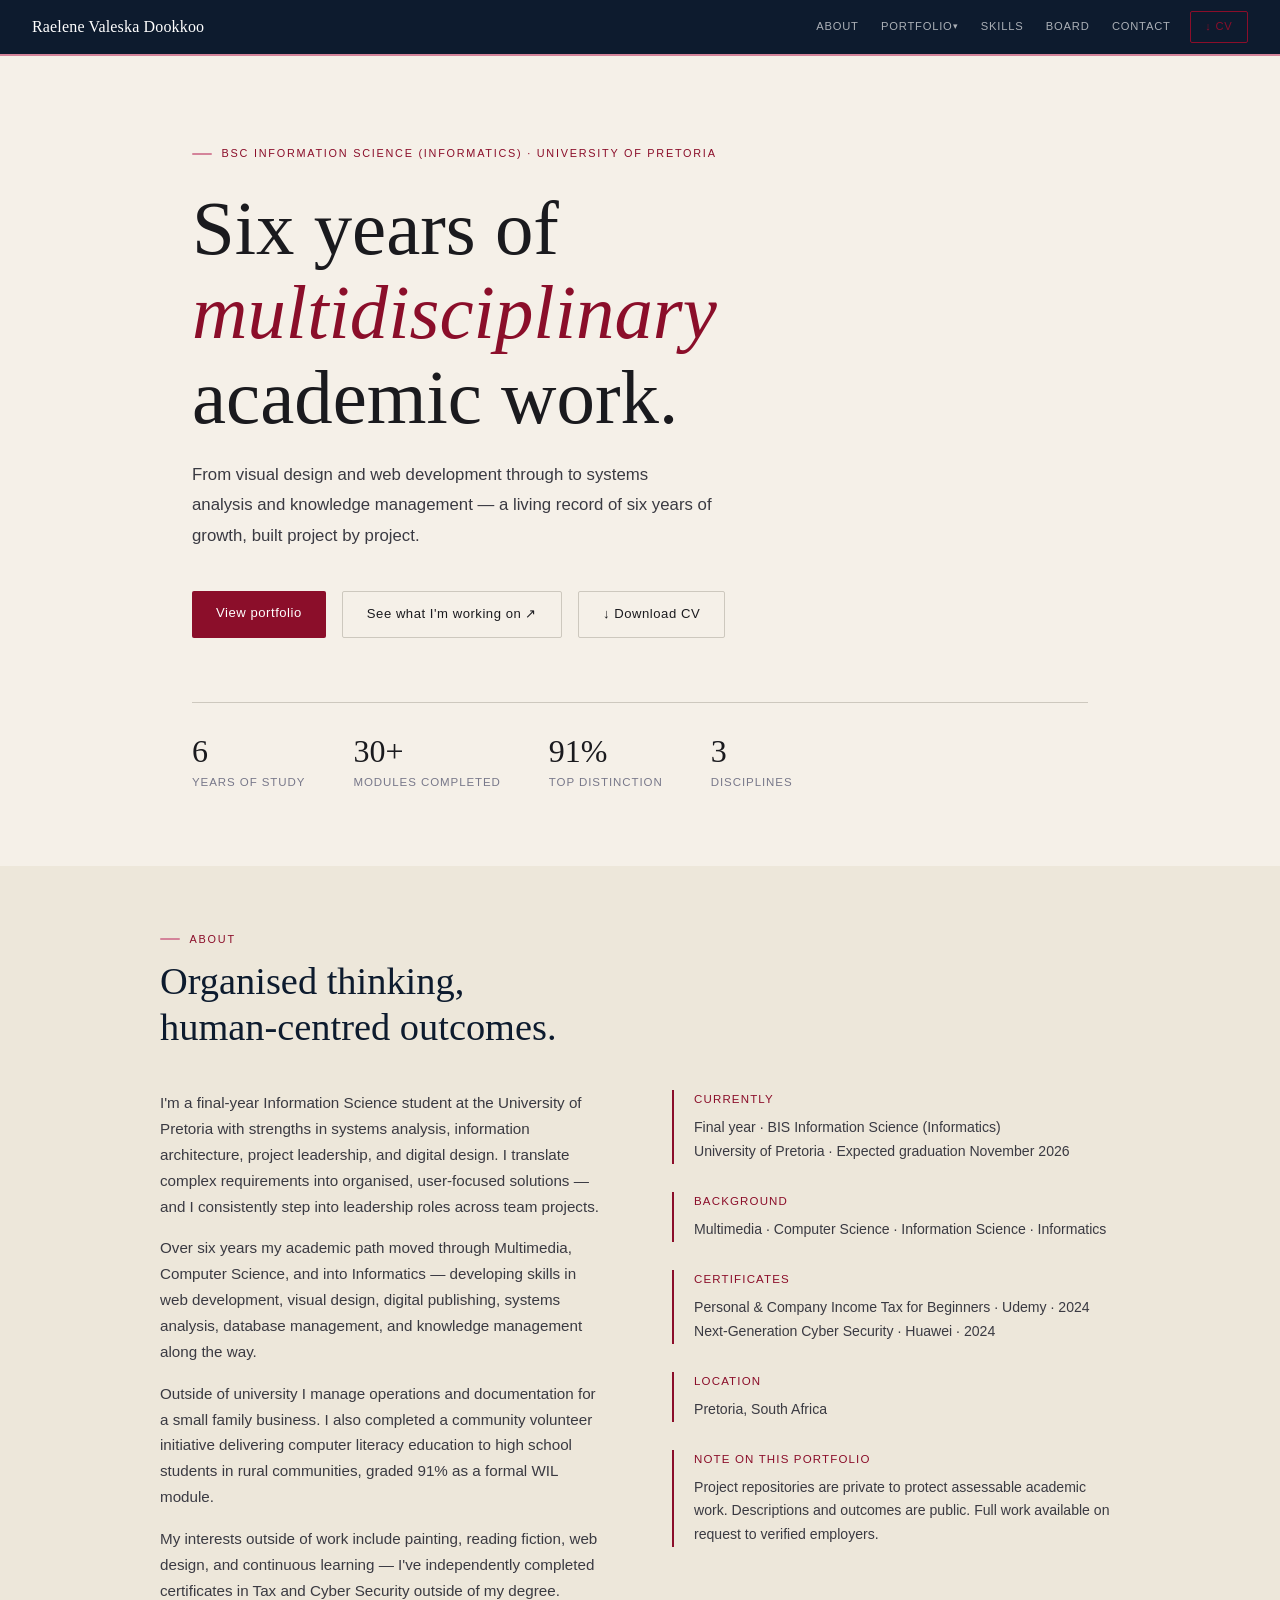
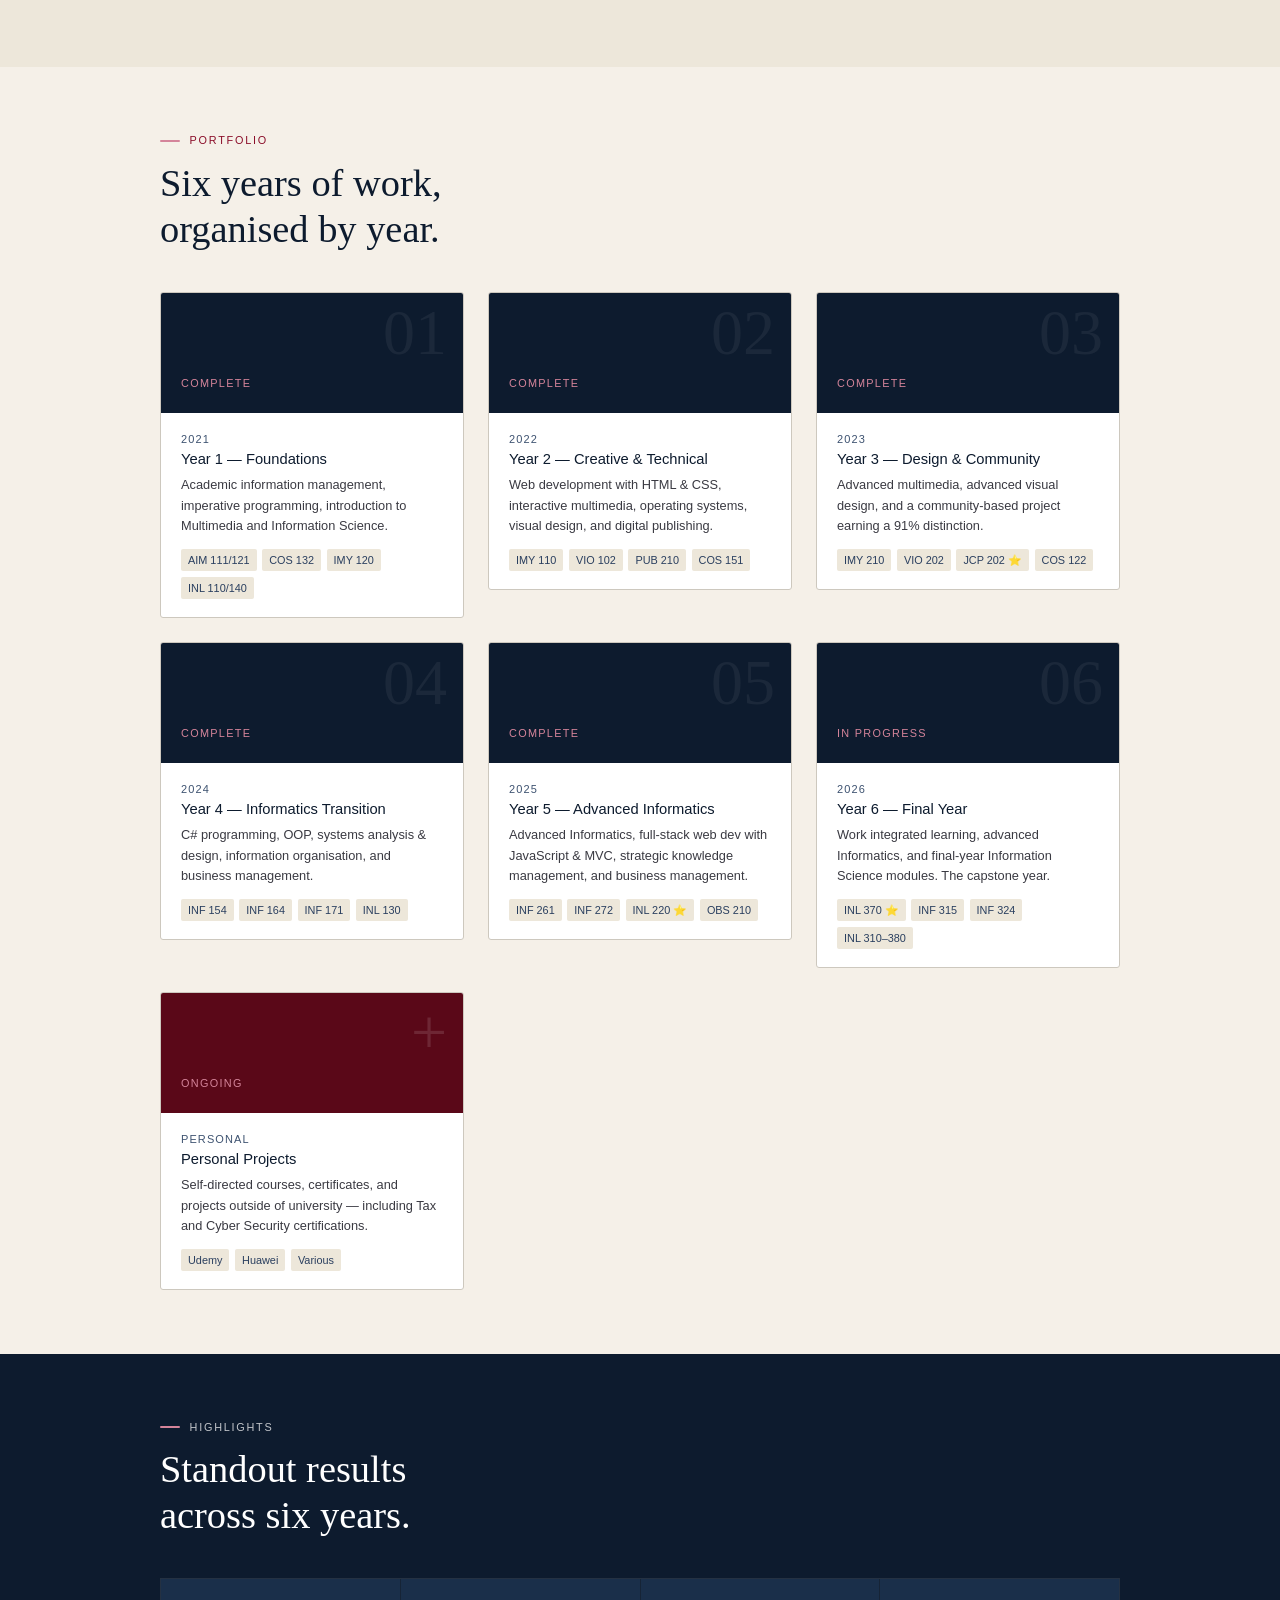
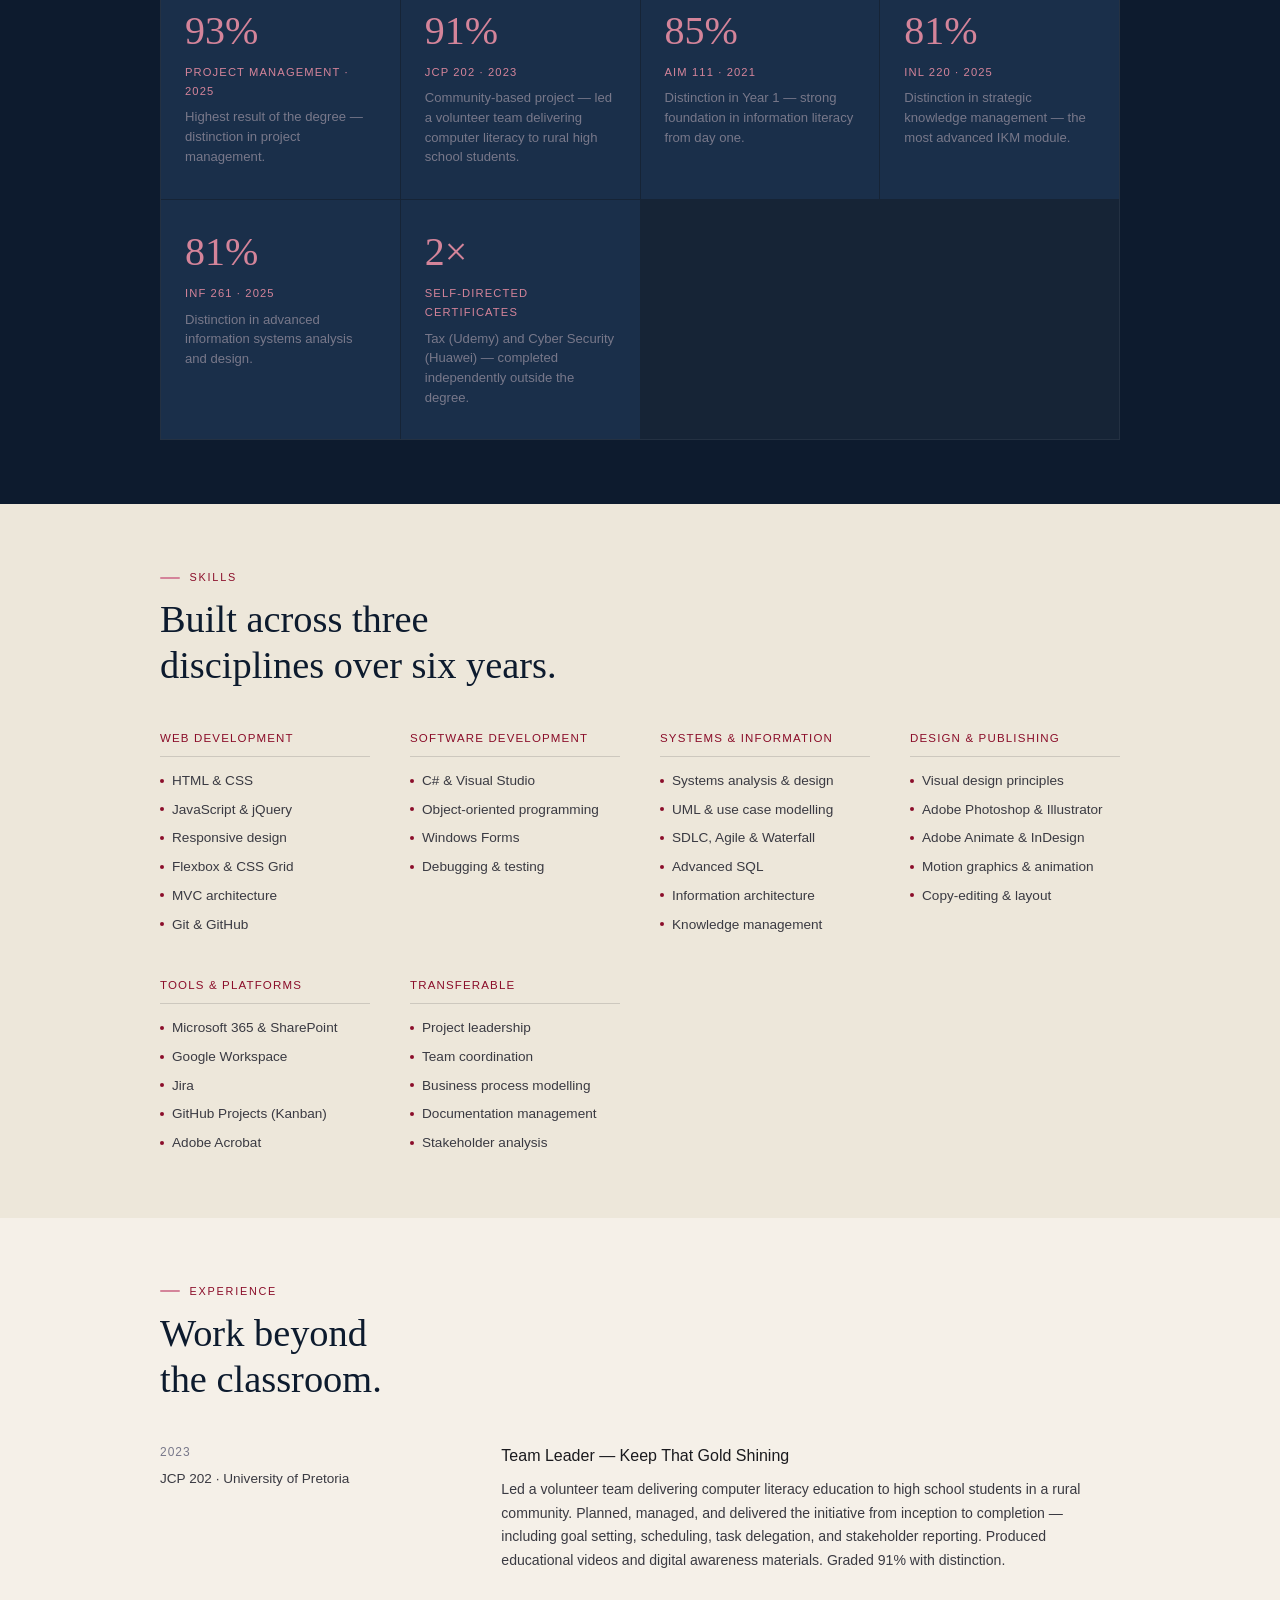
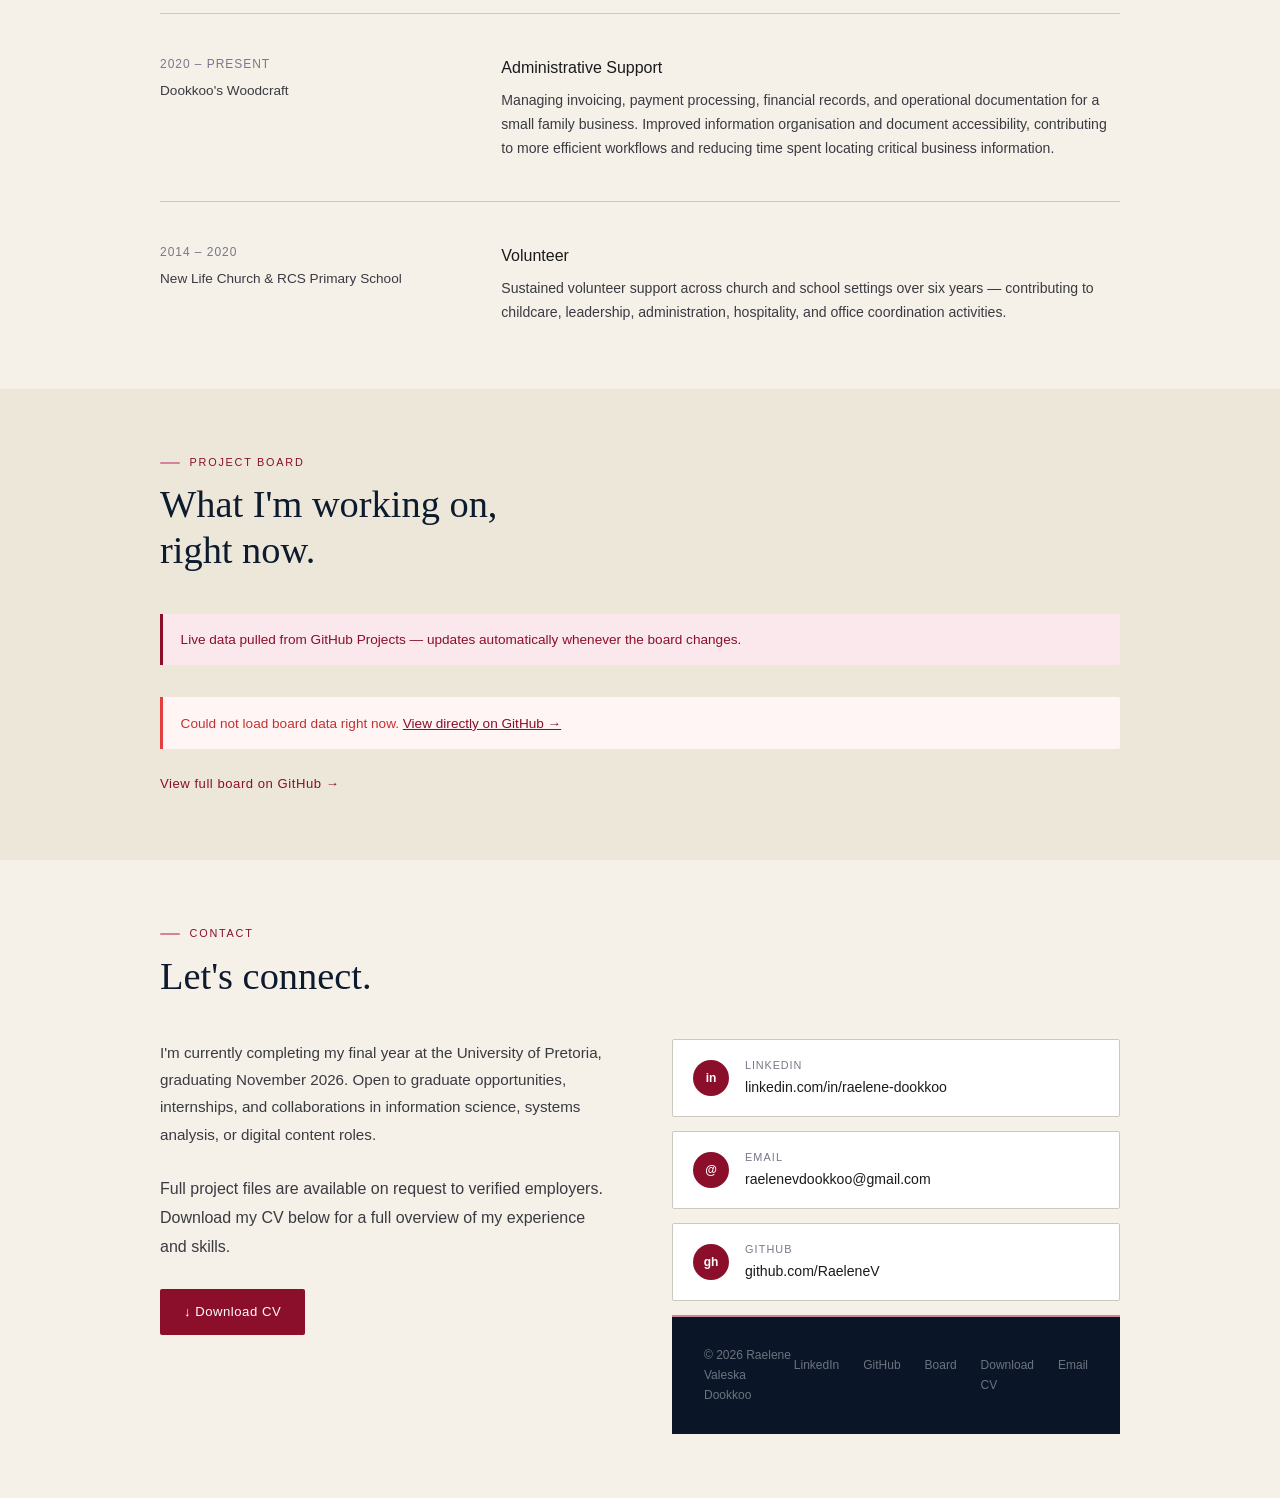
==== commit 7499190d: "Fixing responsiveness on smaller designs" ====
--- a/index.html
+++ b/index.html
@@ -26,7 +26,7 @@
 
   <!-- ============ NAV ============ -->
   <nav>
-    <a href="index.html" class="nav-name">Raelene Valeska Dookkoo</a>
+    <a href="index.html" class="nav-name"><span class="nav-name-full">Raelene Valeska Dookkoo</span><span class="nav-name-short">Raelene Dookkoo</span></a>
     <ul class="nav-links">
       <li><a href="#about">About</a></li>
       <li class="nav-dropdown">
@@ -49,15 +49,15 @@
   </nav>
 
   <!-- ============ HERO ============ -->
-  <div style="min-height:90vh;display:flex;flex-direction:column;justify-content:center;padding:5rem 2rem 4rem;max-width:960px;margin:0 auto;">
+  <div class="hero-section" style="min-height:90vh;display:flex;flex-direction:column;justify-content:center;padding:5rem 2rem 4rem;max-width:960px;margin:0 auto;">
     <div class="section-label" style="margin-bottom:1.5rem;color:var(--crimson);">BSc Information Science (Informatics) · University of Pretoria</div>
-    <h1 style="font-family:'DM Serif Display',serif;font-size:clamp(2.8rem,6vw,5rem);line-height:1.1;color:var(--ink);margin-bottom:1.25rem;font-weight:400;">
+    <h1 class="hero-title" style="font-family:'DM Serif Display',serif;font-size:clamp(2.2rem,6vw,5rem);line-height:1.1;color:var(--ink);margin-bottom:1.25rem;font-weight:400;">
       Six years of<br><em style="font-style:italic;color:var(--crimson);">multidisciplinary</em><br>academic work.
     </h1>
     <p style="font-size:1.05rem;color:var(--ink-mid);max-width:520px;line-height:1.8;margin-bottom:2.5rem;">
       From visual design and web development through to systems analysis and knowledge management — a living record of six years of growth, built project by project.
     </p>
-    <div style="display:flex;gap:1rem;flex-wrap:wrap;">
+    <div class="hero-buttons" style="display:flex;gap:1rem;flex-wrap:wrap;">
       <a href="year1.html" class="btn btn-primary">View portfolio</a>
       <a href="https://github.com/users/RaeleneV/projects/2/views/1" target="_blank" class="btn btn-secondary" rel="noopener noreferrer">See what I'm working on ↗</a>
       <a href="CV_Raelene_Valeska_Dookkoo.pdf" download class="btn btn-secondary">↓ Download CV</a>
@@ -75,7 +75,7 @@
     <div class="section-inner">
       <div class="section-label">About</div>
       <h2 class="section-title">Organised thinking,<br>human-centred outcomes.</h2>
-      <div style="display:grid;grid-template-columns:1fr 1fr;gap:4rem;align-items:start;">
+      <div class="contact-grid">
         <div>
           <p style="color:var(--ink-mid);margin-bottom:1rem;font-size:0.95rem;">I'm a final-year Information Science student at the University of Pretoria with strengths in systems analysis, information architecture, project leadership, and digital design. I translate complex requirements into organised, user-focused solutions — and I consistently step into leadership roles across team projects.</p>
           <p style="color:var(--ink-mid);margin-bottom:1rem;font-size:0.95rem;">Over six years my academic path moved through Multimedia, Computer Science, and into Informatics — developing skills in web development, visual design, digital publishing, systems analysis, database management, and knowledge management along the way.</p>
@@ -430,14 +430,14 @@
       <div class="section-label">Contact</div>
       <h2 class="section-title">Let's connect.</h2>
       <div style="display:grid;grid-template-columns:1fr 1fr;gap:4rem;align-items:start;">
-        <div>
-          <p style="font-size:1rem;color:var(--ink-mid);line-height:1.8;">I'm currently completing my final year at the University of Pretoria, graduating November 2026. Open to graduate opportunities, internships, and collaborations in information science, systems analysis, or digital content roles.</p>
+        <div class="contact-intro">
+          <p style="font-size:0.95rem;color:var(--ink-mid);line-height:1.8;">I'm currently completing my final year at the University of Pretoria, graduating November 2026. Open to graduate opportunities, internships, and collaborations in information science, systems analysis, or digital content roles.</p>
           <br/>
           <p style="font-size:1rem;color:var(--ink-mid);line-height:1.8;">Full project files are available on request to verified employers. Download my CV below for a full overview of my experience and skills.</p>
           <br/>
           <a href="CV_Raelene_Valeska_Dookkoo.pdf" download class="btn btn-primary" style="display:inline-block;">↓ Download CV</a>
         </div>
-        <div style="display:flex;flex-direction:column;gap:1rem;">
+        <div class="contact-links">
           <a href="https://linkedin.com/in/raelene-dookkoo" target="_blank" style="display:flex;align-items:center;gap:1rem;text-decoration:none;padding:1rem 1.25rem;border:1px solid var(--rule);background:var(--white);border-radius:2px;" rel="noopener noreferrer">
             <div style="width:36px;height:36px;border-radius:50%;background:var(--crimson);display:flex;align-items:center;justify-content:center;font-size:0.75rem;font-weight:600;color:var(--white);flex-shrink:0;">in</div>
             <div><div style="font-size:0.68rem;text-transform:uppercase;letter-spacing:0.1em;color:var(--ink-muted);font-weight:500;letter-spacing:0.08em;">LinkedIn</div><div style="font-size:0.88rem;color:var(--ink);margin-top:2px;">linkedin.com/in/raelene-dookkoo</div></div>
--- a/style.css
+++ b/style.css
@@ -49,6 +49,19 @@
 }
 
 html { scroll-behavior: smooth; }
+
+/* ============================================
+   OVERFLOW PREVENTION — stops horizontal scroll
+   ============================================ */
+html, body {
+  overflow-x: hidden;
+  max-width: 100%;
+}
+
+/* Nav name — show full on desktop, short on mobile */
+.nav-name-short { display: none; }
+.nav-name-full  { display: inline; }
+
 
 body {
   font-family: 'DM Sans', sans-serif;
@@ -632,67 +645,151 @@
    ============================================ */
 @media (max-width: 768px) {
   /* Nav */
-  nav { padding: 0 0.75rem; gap: 0.25rem; }
+  nav {
+    padding: 0 0.75rem;
+    gap: 0.25rem;
+    overflow: hidden;
+  }
   .nav-name { font-size: 0.82rem; }
-  .nav-links a { padding: 0 0.35rem; font-size: 0.6rem; letter-spacing: 0.04em; }
+  .nav-name-full  { display: none; }
+  .nav-name-short { display: inline; }
+  .nav-links a { padding: 0 0.3rem; font-size: 0.58rem; letter-spacing: 0.03em; }
   .nav-cv {
     padding: 0 0.5rem !important;
-    font-size: 0.6rem !important;
+    font-size: 0.58rem !important;
     height: 24px !important;
     margin-left: 0.2rem !important;
+    letter-spacing: 0.03em !important;
   }
 
   /* Sections */
-  section { padding: 2.5rem 1.25rem; }
-  .year-banner { padding: 2.5rem 1.25rem; }
-  .breadcrumb { padding: 0.75rem 1.25rem; }
+  section { padding: 2.5rem 1rem; }
+  .year-banner { padding: 2.5rem 1rem; }
+  .breadcrumb { padding: 0.75rem 1rem; }
 
   /* Kanban — 2 columns */
   #kanban-board {
     grid-template-columns: repeat(2, 1fr) !important;
   }
 
-  /* Contact section fix */
+  /* Contact section — stack on mobile */
+  .contact-grid {
+    grid-template-columns: 1fr !important;
+    gap: 1.5rem !important;
+  }
+  .contact-intro p {
+    font-size: 0.88rem !important;
+  }
+  .contact-links {
+    width: 100% !important;
+  }
+  .contact-link {
+    width: 100% !important;
+    box-sizing: border-box !important;
+  }
+  .contact-link-value {
+    font-size: 0.78rem !important;
+    word-break: break-all !important;
+  }
+
+  /* Grids */
+  .about-grid { grid-template-columns: 1fr !important; gap: 1.5rem !important; }
+  .exp-item   { grid-template-columns: 1fr !important; gap: 0.5rem !important; }
+  .projects-grid { grid-template-columns: 1fr; }
+
+  /* Year nav */
+  .year-nav { padding: 1.5rem 1.25rem; }
+
+  /* Footer */
+  footer {
+    padding: 1.25rem 1rem;
+    flex-direction: column;
+    gap: 0.75rem;
+    text-align: center;
+    position: relative;
+    width: 100%;
+    margin-top: 0;
+  }
+  .footer-links {
+    flex-wrap: wrap;
+    justify-content: center;
+    gap: 0.75rem 1rem;
+  }
+
+  /* Section titles */
+  .section-title { margin-bottom: 1.75rem; }
+}
+
+@media (max-width: 480px) {
+  /* Single column kanban on very small screens */
+  #kanban-board { grid-template-columns: 1fr !important; }
+
+  /* Hide some nav items to prevent overflow */
+  .nav-links li.hide-mobile { display: none; }
+
+  /* Bigger touch targets */
+  .btn { padding: 0.8rem 1.2rem; }
+}
+
+@media (prefers-reduced-motion: reduce) {
+  * { transition: none !important; }
+}
+
+/* ============================================
+   EXTRA MOBILE FIXES
+   ============================================ */
+
+/* Prevent any element from causing horizontal scroll */
+* { max-width: 100%; }
+img, video { max-width: 100%; height: auto; }
+
+/* Hero — prevent text overflow on small screens */
+.hero-title { word-break: break-word; }
+
+/* Year cards grid — single column below 480px */
+@media (max-width: 480px) {
+  /* Single column kanban */
+  #kanban-board { grid-template-columns: 1fr !important; }
+
+  /* Year cards */
+  .year-cards-grid {
+    grid-template-columns: 1fr !important;
+  }
+
+  /* Nav — hide less important items */
+  .nav-links li:nth-child(n+5):not(:last-child) { display: none; }
+
+  /* Hero padding */
+  .hero-section {
+    padding: 3rem 1rem 2rem !important;
+  }
+
+  /* Section titles smaller */
+  .section-title {
+    font-size: 1.4rem !important;
+  }
+
+  /* Contact links — tighter */
+  .contact-link {
+    padding: 0.75rem 0.9rem !important;
+  }
+
+  /* Buttons stack on tiny screens */
+  .hero-buttons {
+    flex-direction: column !important;
+    align-items: flex-start !important;
+  }
+}
+
+/* Kanban board — never overflow horizontally */
+#kanban-board {
+  overflow-x: hidden;
+}
+
+/* Contact section always stacks below 640px */
+@media (max-width: 640px) {
   .contact-grid {
     grid-template-columns: 1fr !important;
     gap: 2rem !important;
   }
-  .contact-intro {
-    font-size: 0.88rem !important;
-  }
-
-  /* Grids */
-  .about-grid { grid-template-columns: 1fr !important; gap: 2rem !important; }
-  .exp-item   { grid-template-columns: 1fr !important; gap: 0.5rem !important; }
-  .projects-grid { grid-template-columns: 1fr; }
-
-  /* Year nav */
-  .year-nav { padding: 1.5rem 1.25rem; }
-
-  /* Footer */
-  footer {
-    padding: 1.25rem;
-    flex-direction: column;
-    gap: 0.75rem;
-    text-align: center;
-  }
-  .footer-links { flex-wrap: wrap; justify-content: center; gap: 1rem; }
-
-  /* Section titles */
-  .section-title { margin-bottom: 1.75rem; }
-}
-
-@media (max-width: 480px) {
-  /* Single column kanban on very small screens */
-  #kanban-board { grid-template-columns: 1fr !important; }
-
-  /* Hide some nav items to prevent overflow */
-  .nav-links li.hide-mobile { display: none; }
-
-  /* Bigger touch targets */
-  .btn { padding: 0.8rem 1.2rem; }
-}
-
-@media (prefers-reduced-motion: reduce) {
-  * { transition: none !important; }
-}
+}
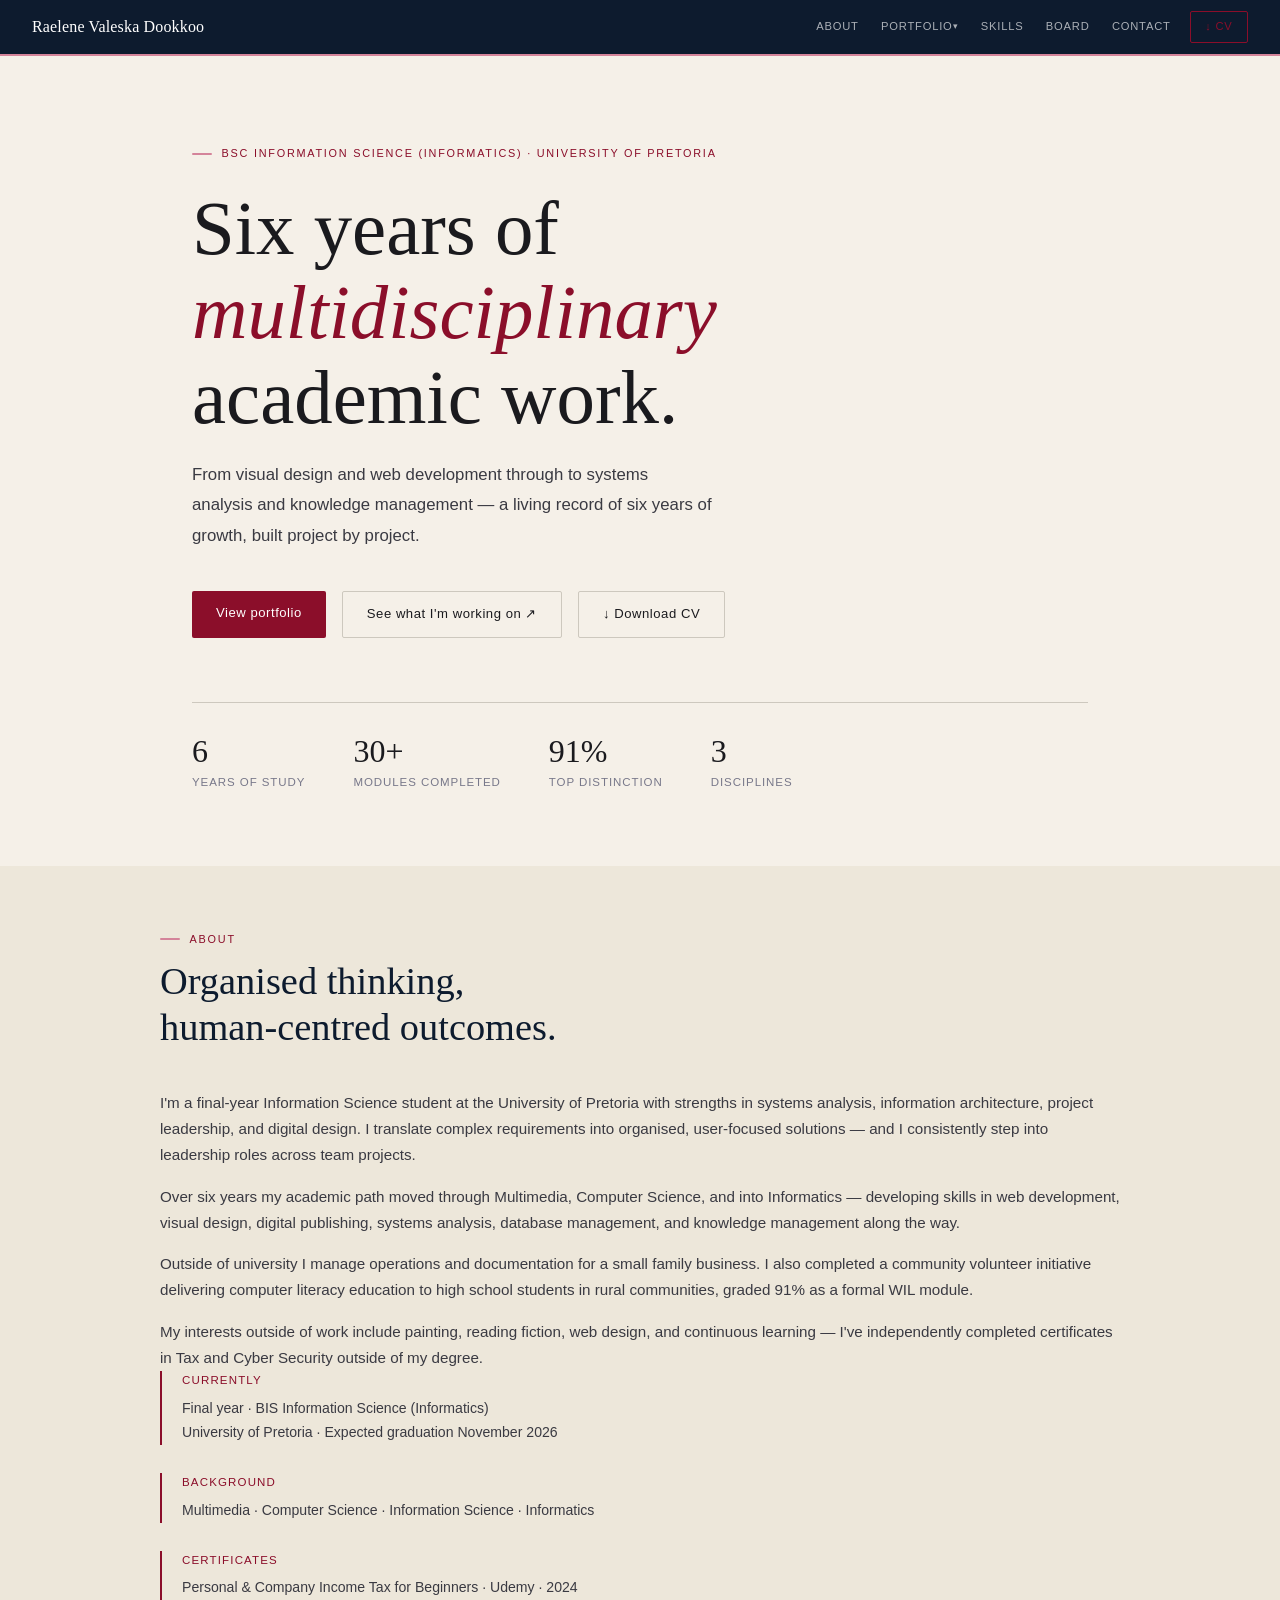
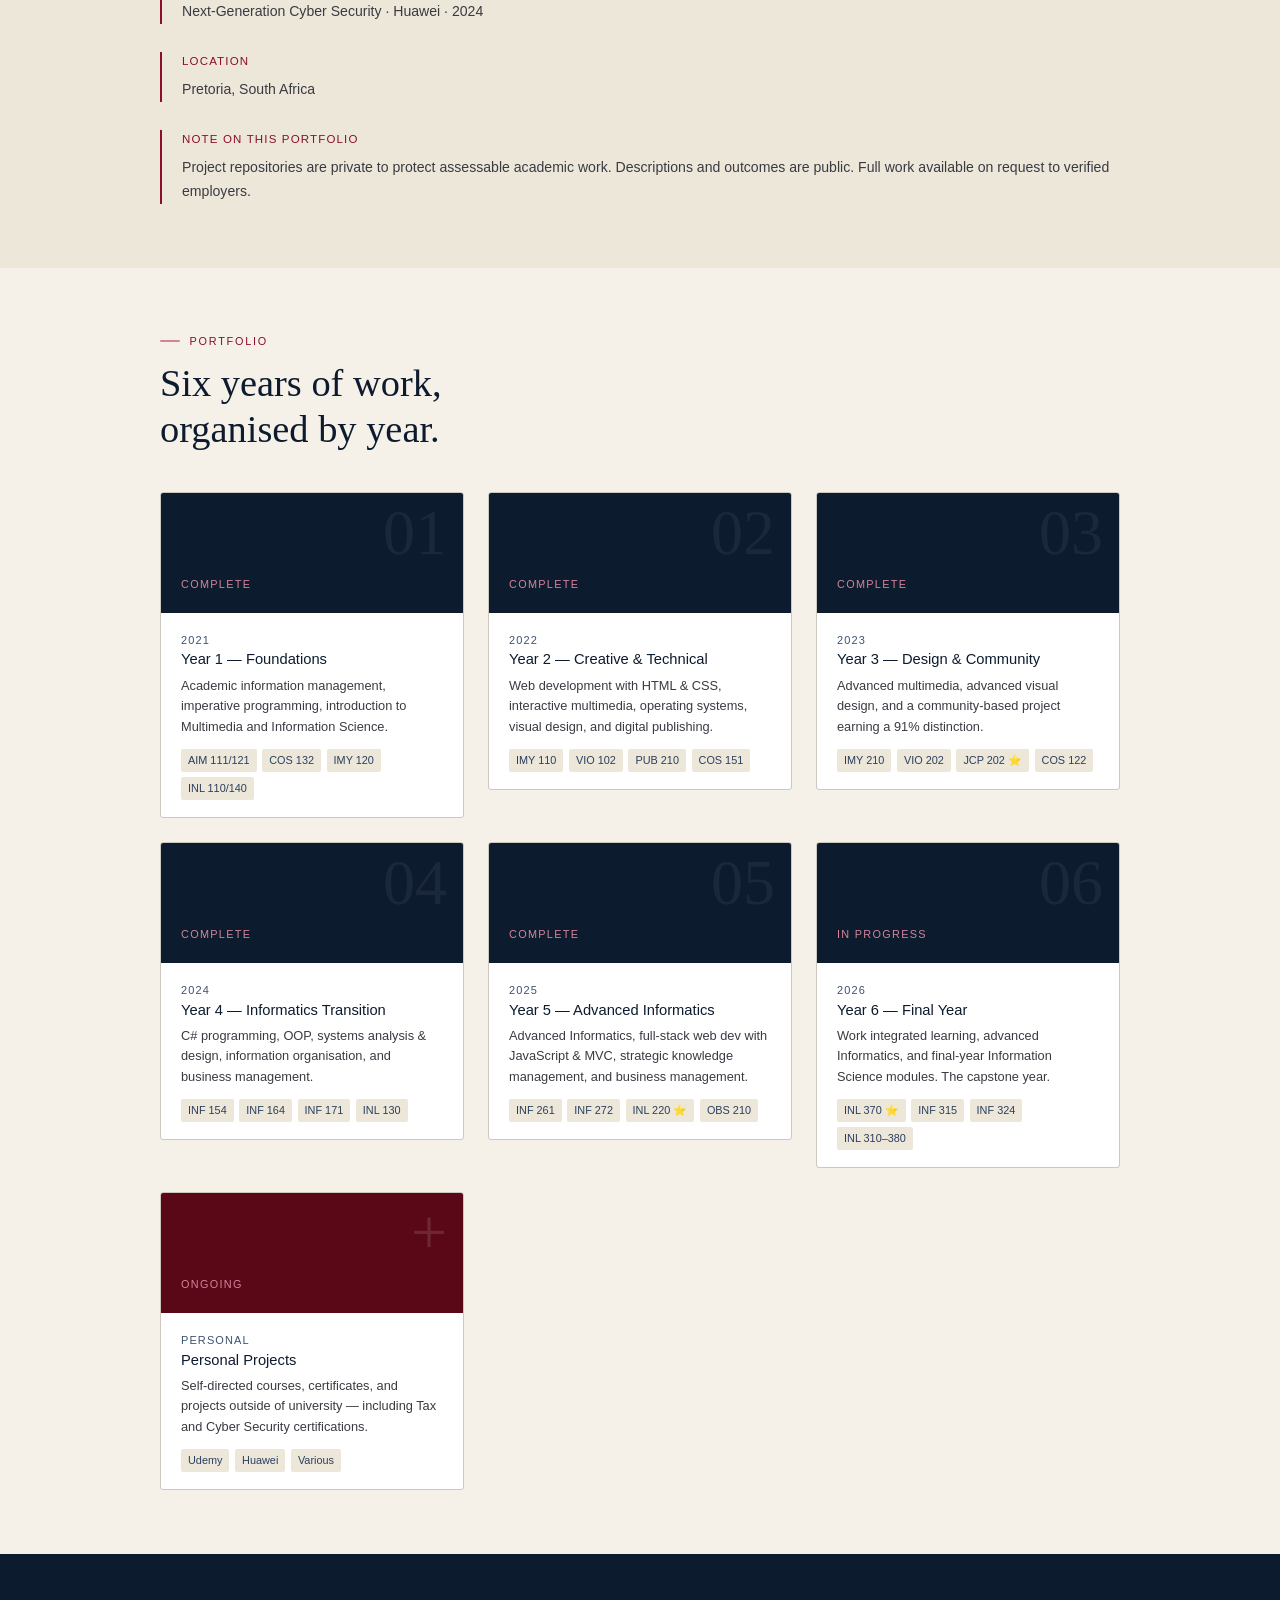
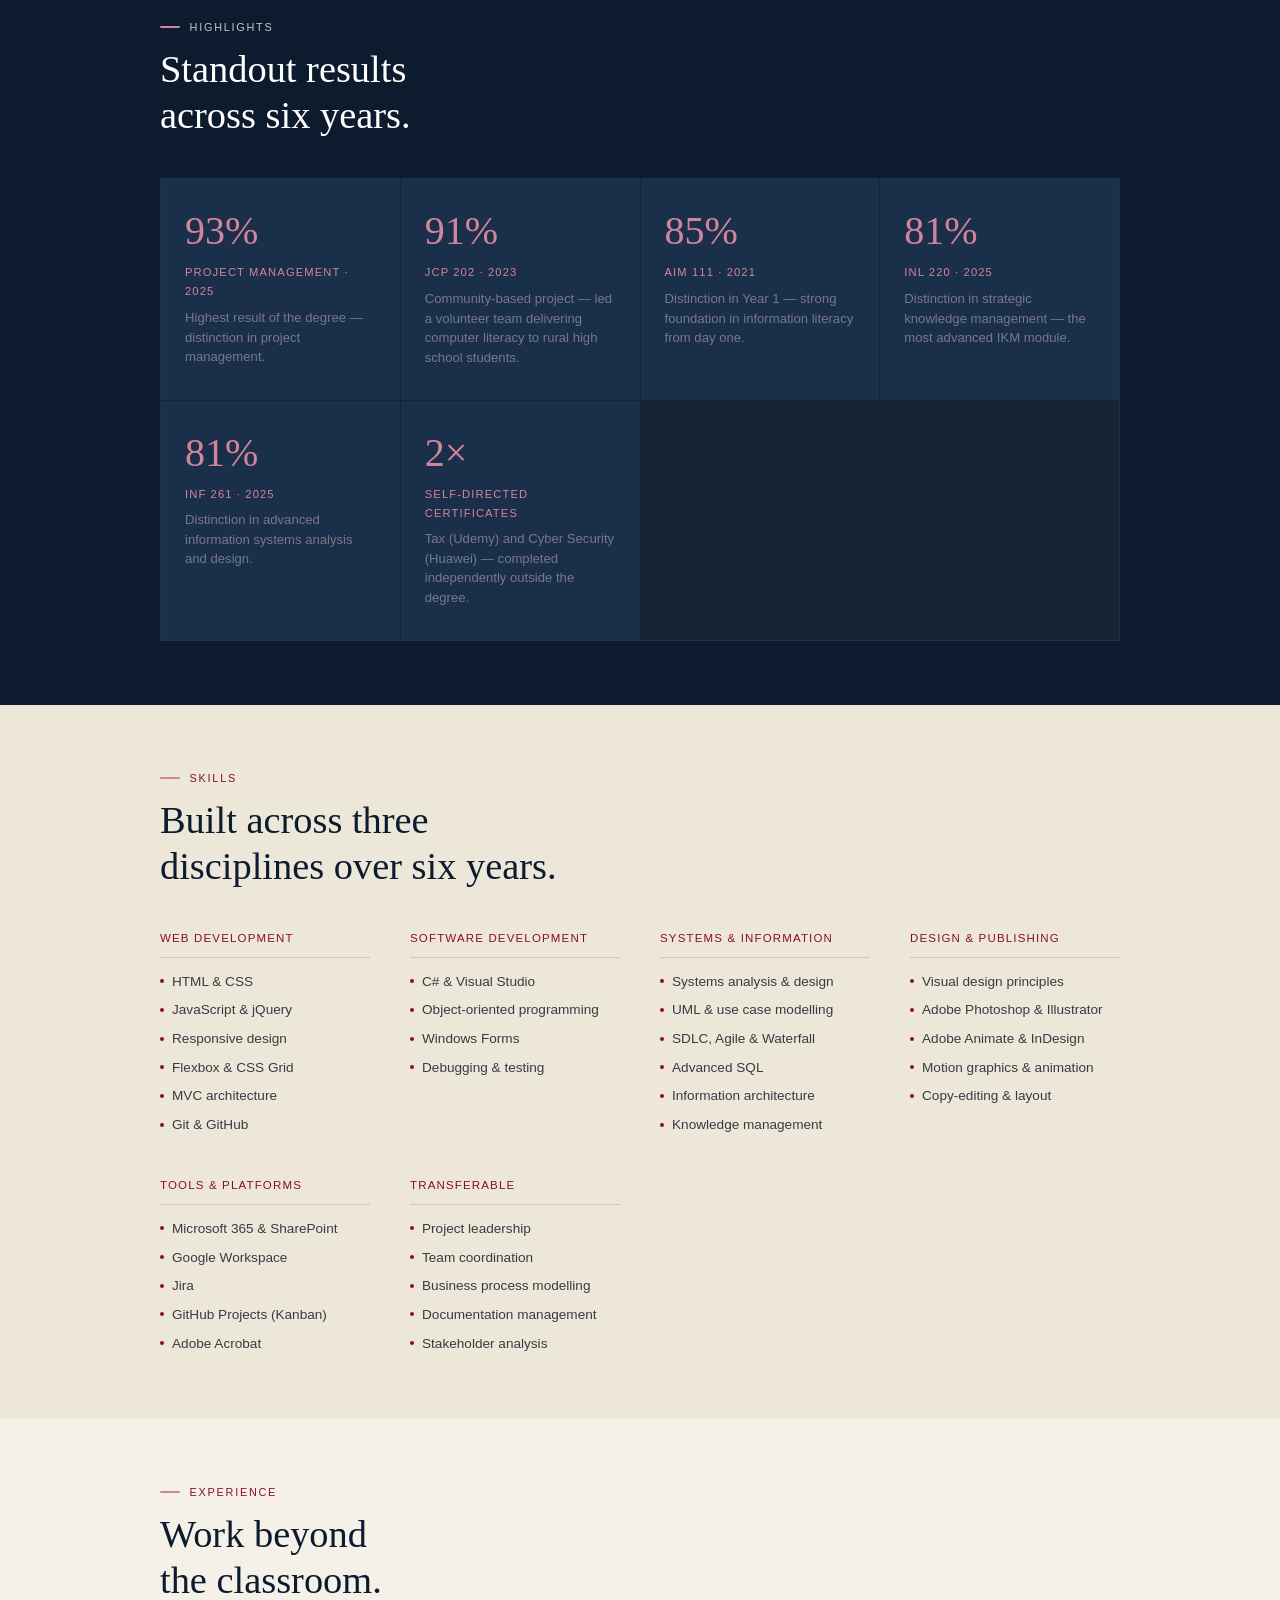
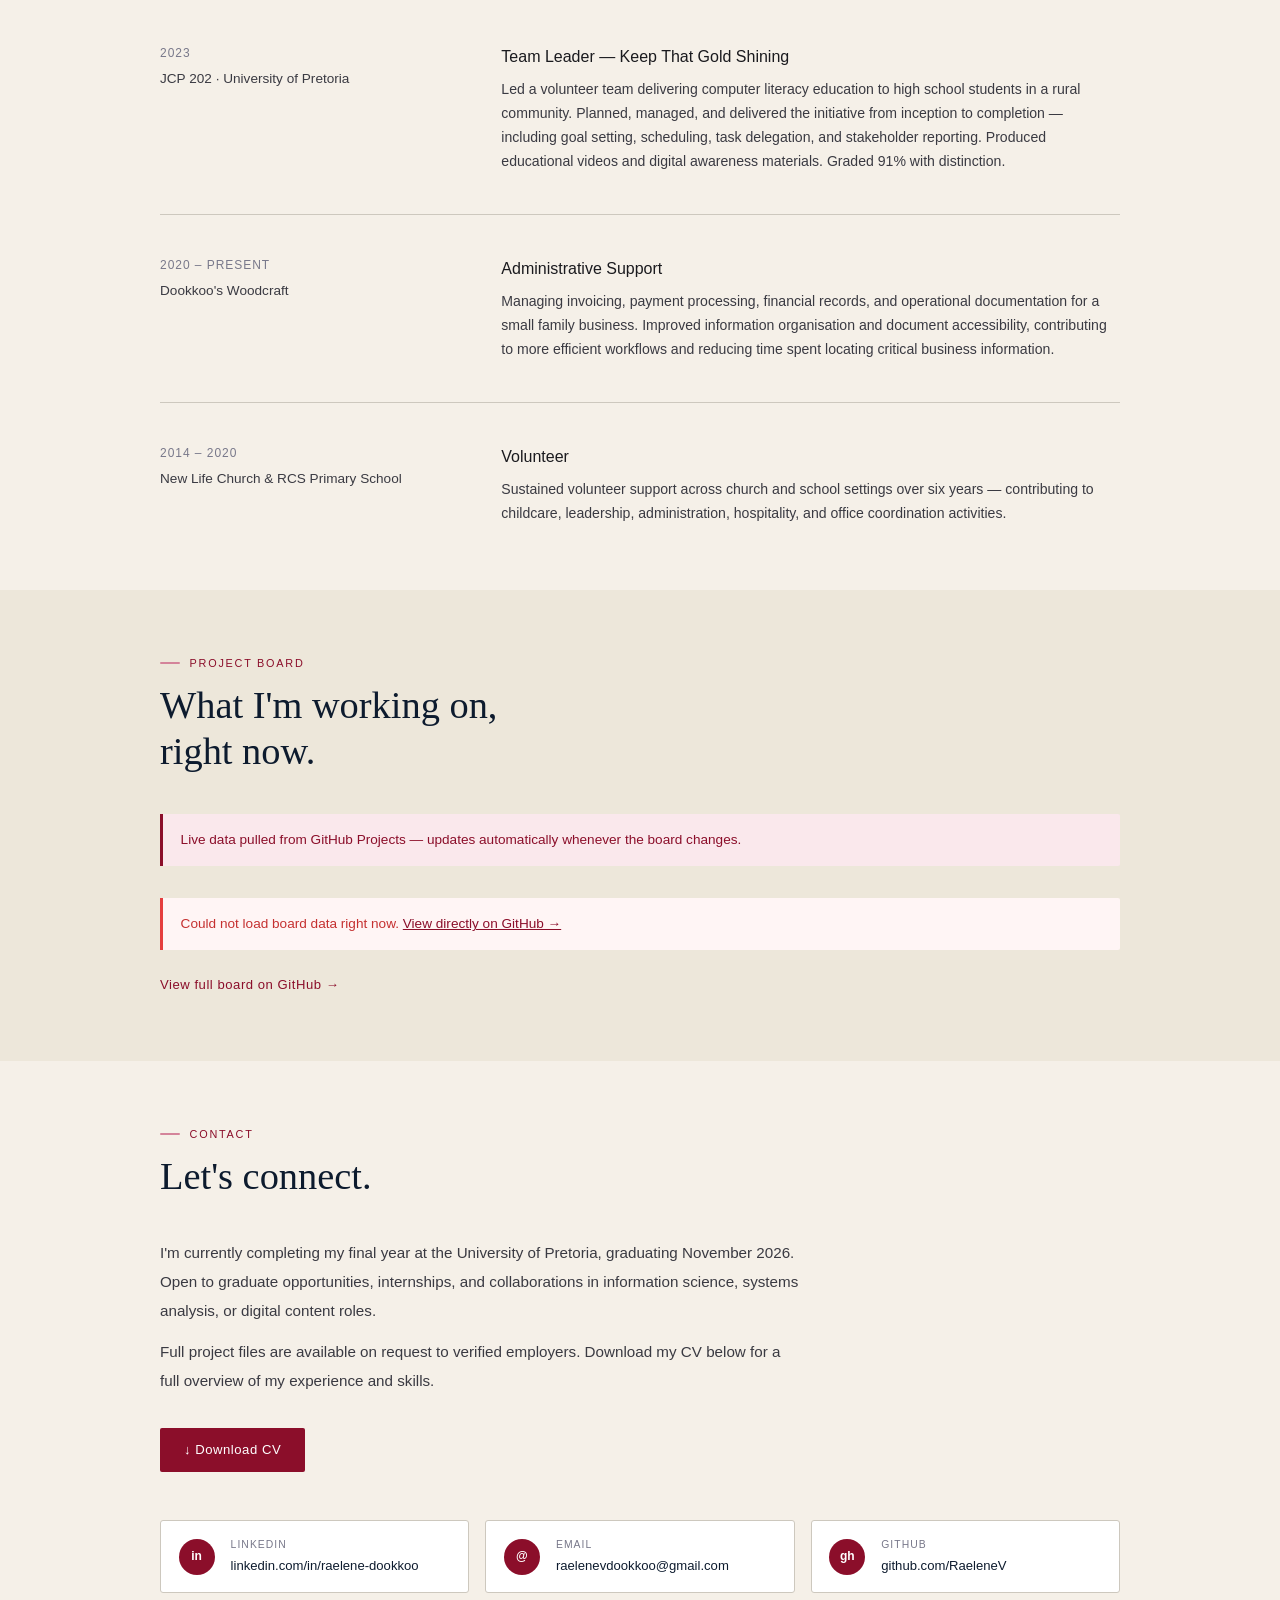
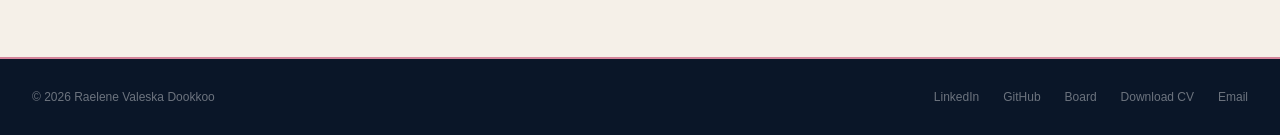
==== commit 899c65db: "ResponsiveDesign" ====
--- a/index.html
+++ b/index.html
@@ -424,38 +424,46 @@
     </div>
   </section>
 
-  <!-- ============ CONTACT ============ -->
+    <!-- ============ CONTACT ============ -->
   <section id="contact">
     <div class="section-inner">
+
+      <!-- Intro paragraph — full width, flows like text on all screens -->
       <div class="section-label">Contact</div>
       <h2 class="section-title">Let's connect.</h2>
-      <div style="display:grid;grid-template-columns:1fr 1fr;gap:4rem;align-items:start;">
-        <div class="contact-intro">
-          <p style="font-size:0.95rem;color:var(--ink-mid);line-height:1.8;">I'm currently completing my final year at the University of Pretoria, graduating November 2026. Open to graduate opportunities, internships, and collaborations in information science, systems analysis, or digital content roles.</p>
-          <br/>
-          <p style="font-size:1rem;color:var(--ink-mid);line-height:1.8;">Full project files are available on request to verified employers. Download my CV below for a full overview of my experience and skills.</p>
-          <br/>
-          <a href="CV_Raelene_Valeska_Dookkoo.pdf" download class="btn btn-primary" style="display:inline-block;">↓ Download CV</a>
-        </div>
-        <div class="contact-links">
-          <a href="https://linkedin.com/in/raelene-dookkoo" target="_blank" style="display:flex;align-items:center;gap:1rem;text-decoration:none;padding:1rem 1.25rem;border:1px solid var(--rule);background:var(--white);border-radius:2px;" rel="noopener noreferrer">
-            <div style="width:36px;height:36px;border-radius:50%;background:var(--crimson);display:flex;align-items:center;justify-content:center;font-size:0.75rem;font-weight:600;color:var(--white);flex-shrink:0;">in</div>
-            <div><div style="font-size:0.68rem;text-transform:uppercase;letter-spacing:0.1em;color:var(--ink-muted);font-weight:500;letter-spacing:0.08em;">LinkedIn</div><div style="font-size:0.88rem;color:var(--ink);margin-top:2px;">linkedin.com/in/raelene-dookkoo</div></div>
-          </a>
-          <a href="mailto:raelenevdookkoo@gmail.com" style="display:flex;align-items:center;gap:1rem;text-decoration:none;padding:1rem 1.25rem;border:1px solid var(--rule);background:var(--white);border-radius:2px;">
-            <div style="width:36px;height:36px;border-radius:50%;background:var(--crimson);display:flex;align-items:center;justify-content:center;font-size:0.75rem;font-weight:600;color:var(--white);flex-shrink:0;">@</div>
-            <div><div style="font-size:0.68rem;text-transform:uppercase;letter-spacing:0.1em;color:var(--ink-muted);font-weight:500;">Email</div><div style="font-size:0.88rem;color:var(--ink);margin-top:2px;">raelenevdookkoo@gmail.com</div></div>
-          </a>
-          <a href="https://github.com/RaeleneV" target="_blank" style="display:flex;align-items:center;gap:1rem;text-decoration:none;padding:1rem 1.25rem;border:1px solid var(--rule);background:var(--white);border-radius:2px;" rel="noopener noreferrer">
-            <div style="width:36px;height:36px;border-radius:50%;background:var(--crimson);display:flex;align-items:center;justify-content:center;font-size:0.75rem;font-weight:600;color:var(--white);flex-shrink:0;">gh</div>
-            <div><div style="font-size:0.68rem;text-transform:uppercase;letter-spacing:0.1em;color:var(--ink-muted);font-weight:500;">GitHub</div><div style="font-size:0.88rem;color:var(--ink);margin-top:2px;">github.com/RaeleneV</div></div>
-          </a>
-          <!--
-          PHONE: uncomment below to show phone number on portfolio
-          <!-- Phone number hidden for privacy
-
-        </div>
-      </div>
+      <p style="font-size:0.95rem;color:var(--ink-mid);line-height:1.9;max-width:640px;margin-bottom:0.75rem;">
+        I'm currently completing my final year at the University of Pretoria, graduating November 2026. Open to graduate opportunities, internships, and collaborations in information science, systems analysis, or digital content roles.
+      </p>
+      <p style="font-size:0.95rem;color:var(--ink-mid);line-height:1.9;max-width:640px;margin-bottom:2rem;">
+        Full project files are available on request to verified employers. Download my CV below for a full overview of my experience and skills.
+      </p>
+      <a href="CV_Raelene_Valeska_Dookkoo.pdf" download class="btn btn-primary" style="display:inline-block;margin-bottom:3rem;">↓ Download CV</a>
+
+      <!-- Contact cards — stack vertically on mobile, 3 columns on desktop -->
+      <div class="contact-cards">
+        <a href="https://linkedin.com/in/raelene-dookkoo" target="_blank" rel="noopener noreferrer" class="contact-link">
+          <div class="contact-link-icon">in</div>
+          <div>
+            <div class="contact-link-label">LinkedIn</div>
+            <div class="contact-link-value">linkedin.com/in/raelene-dookkoo</div>
+          </div>
+        </a>
+        <a href="mailto:raelenevdookkoo@gmail.com" class="contact-link">
+          <div class="contact-link-icon">@</div>
+          <div>
+            <div class="contact-link-label">Email</div>
+            <div class="contact-link-value">raelenevdookkoo@gmail.com</div>
+          </div>
+        </a>
+        <a href="https://github.com/RaeleneV" target="_blank" rel="noopener noreferrer" class="contact-link">
+          <div class="contact-link-icon">gh</div>
+          <div>
+            <div class="contact-link-label">GitHub</div>
+            <div class="contact-link-value">github.com/RaeleneV</div>
+          </div>
+        </a>
+      </div>
+
     </div>
   </section>
 
--- a/style.css
+++ b/style.css
@@ -533,51 +533,57 @@
 /* ============================================
    CONTACT SECTION
    ============================================ */
-.contact-grid {
+
+/* Cards: 3 columns on desktop, stacks on mobile */
+.contact-cards {
   display: grid;
-  grid-template-columns: 1fr 1fr;
-  gap: 4rem;
-  align-items: start;
-}
-
-.contact-intro {
-  font-size: 0.95rem;
-  color: var(--ink-mid);
-  line-height: 1.8;
-}
-
-.contact-links {
-  display: flex;
-  flex-direction: column;
-  gap: 0.85rem;
+  grid-template-columns: repeat(3, 1fr);
+  gap: 1rem;
+  width: 100%;
 }
 
 .contact-link {
-  display: flex; align-items: center; gap: 1rem;
+  display: flex;
+  align-items: center;
+  gap: 1rem;
   text-decoration: none;
   padding: 0.9rem 1.1rem;
   border: 1px solid var(--rule);
   background: var(--white);
   border-radius: 3px;
   transition: border-color 0.2s, box-shadow 0.2s;
+  min-width: 0; /* prevent overflow inside grid */
 }
 .contact-link:hover {
   border-color: var(--crimson-soft);
-  box-shadow: 0 2px 8px rgba(201,168,76,0.12);
+  box-shadow: 0 2px 8px rgba(139,14,42,0.1);
 }
 .contact-link-icon {
-  width: 36px; height: 36px; border-radius: 50%;
-  background: var(--navy);
-  display: flex; align-items: center; justify-content: center;
-  font-size: 0.75rem; font-weight: 600;
-  color: var(--crimson-soft); flex-shrink: 0;
+  width: 36px;
+  height: 36px;
+  border-radius: 50%;
+  background: var(--crimson);
+  display: flex;
+  align-items: center;
+  justify-content: center;
+  font-size: 0.75rem;
+  font-weight: 600;
+  color: var(--white);
+  flex-shrink: 0;
 }
 .contact-link-label {
-  font-size: 0.65rem; text-transform: uppercase;
-  letter-spacing: 0.1em; color: var(--ink-muted); font-weight: 500;
+  font-size: 0.65rem;
+  text-transform: uppercase;
+  letter-spacing: 0.1em;
+  color: var(--ink-muted);
+  font-weight: 500;
 }
 .contact-link-value {
-  font-size: 0.85rem; color: var(--navy); margin-top: 2px;
+  font-size: 0.82rem;
+  color: var(--navy);
+  margin-top: 2px;
+  word-break: break-word;
+  overflow-wrap: break-word;
 }
 
 /* ============================================
@@ -672,23 +678,13 @@
     grid-template-columns: repeat(2, 1fr) !important;
   }
 
-  /* Contact section — stack on mobile */
-  .contact-grid {
+  /* Contact cards — stack on mobile */
+  .contact-cards {
     grid-template-columns: 1fr !important;
-    gap: 1.5rem !important;
-  }
-  .contact-intro p {
-    font-size: 0.88rem !important;
-  }
-  .contact-links {
-    width: 100% !important;
-  }
-  .contact-link {
-    width: 100% !important;
-    box-sizing: border-box !important;
+    gap: 0.75rem !important;
   }
   .contact-link-value {
-    font-size: 0.78rem !important;
+    font-size: 0.82rem !important;
     word-break: break-all !important;
   }
 
@@ -739,9 +735,8 @@
    EXTRA MOBILE FIXES
    ============================================ */
 
-/* Prevent any element from causing horizontal scroll */
-* { max-width: 100%; }
-img, video { max-width: 100%; height: auto; }
+/* Prevent images and media from causing horizontal scroll */
+img, video, iframe { max-width: 100%; height: auto; }
 
 /* Hero — prevent text overflow on small screens */
 .hero-title { word-break: break-word; }
@@ -786,10 +781,9 @@
   overflow-x: hidden;
 }
 
-/* Contact section always stacks below 640px */
+/* Contact cards always stack below 640px */
 @media (max-width: 640px) {
-  .contact-grid {
+  .contact-cards {
     grid-template-columns: 1fr !important;
-    gap: 2rem !important;
-  }
-}
+  }
+}
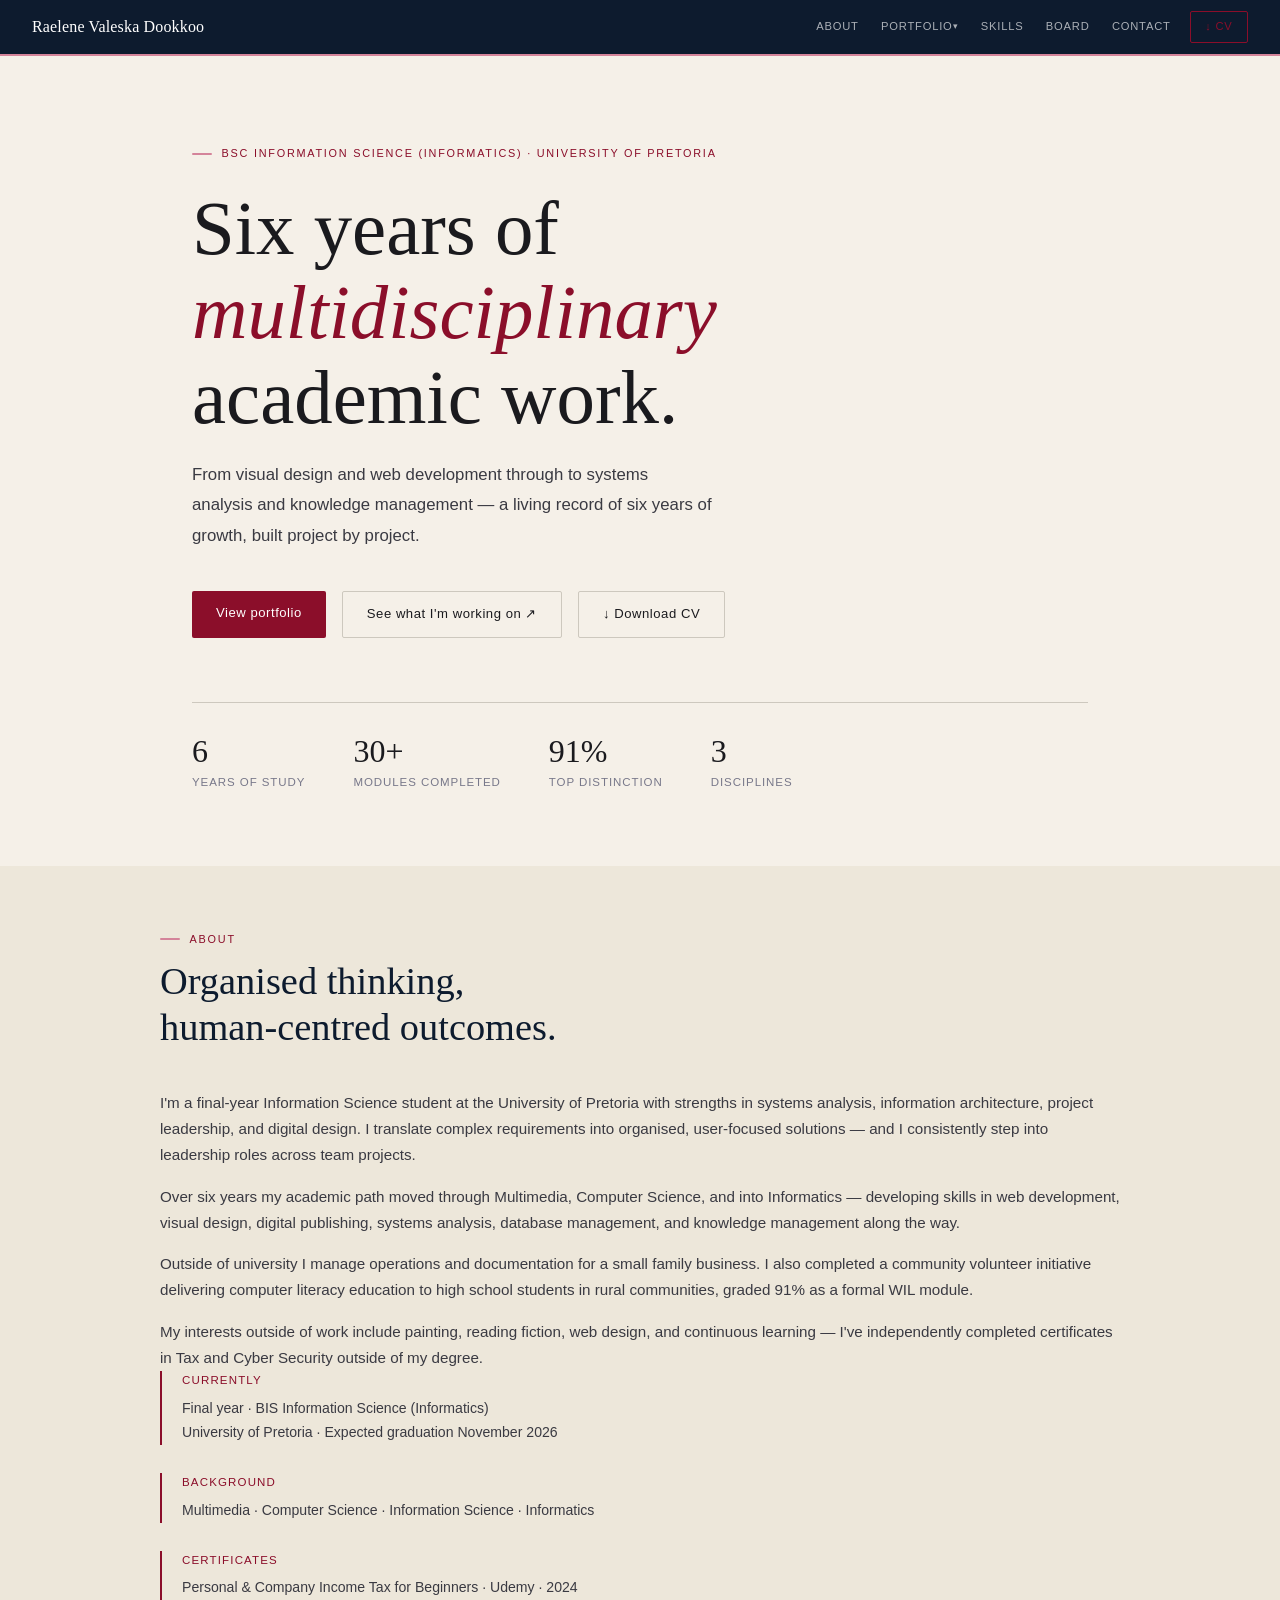
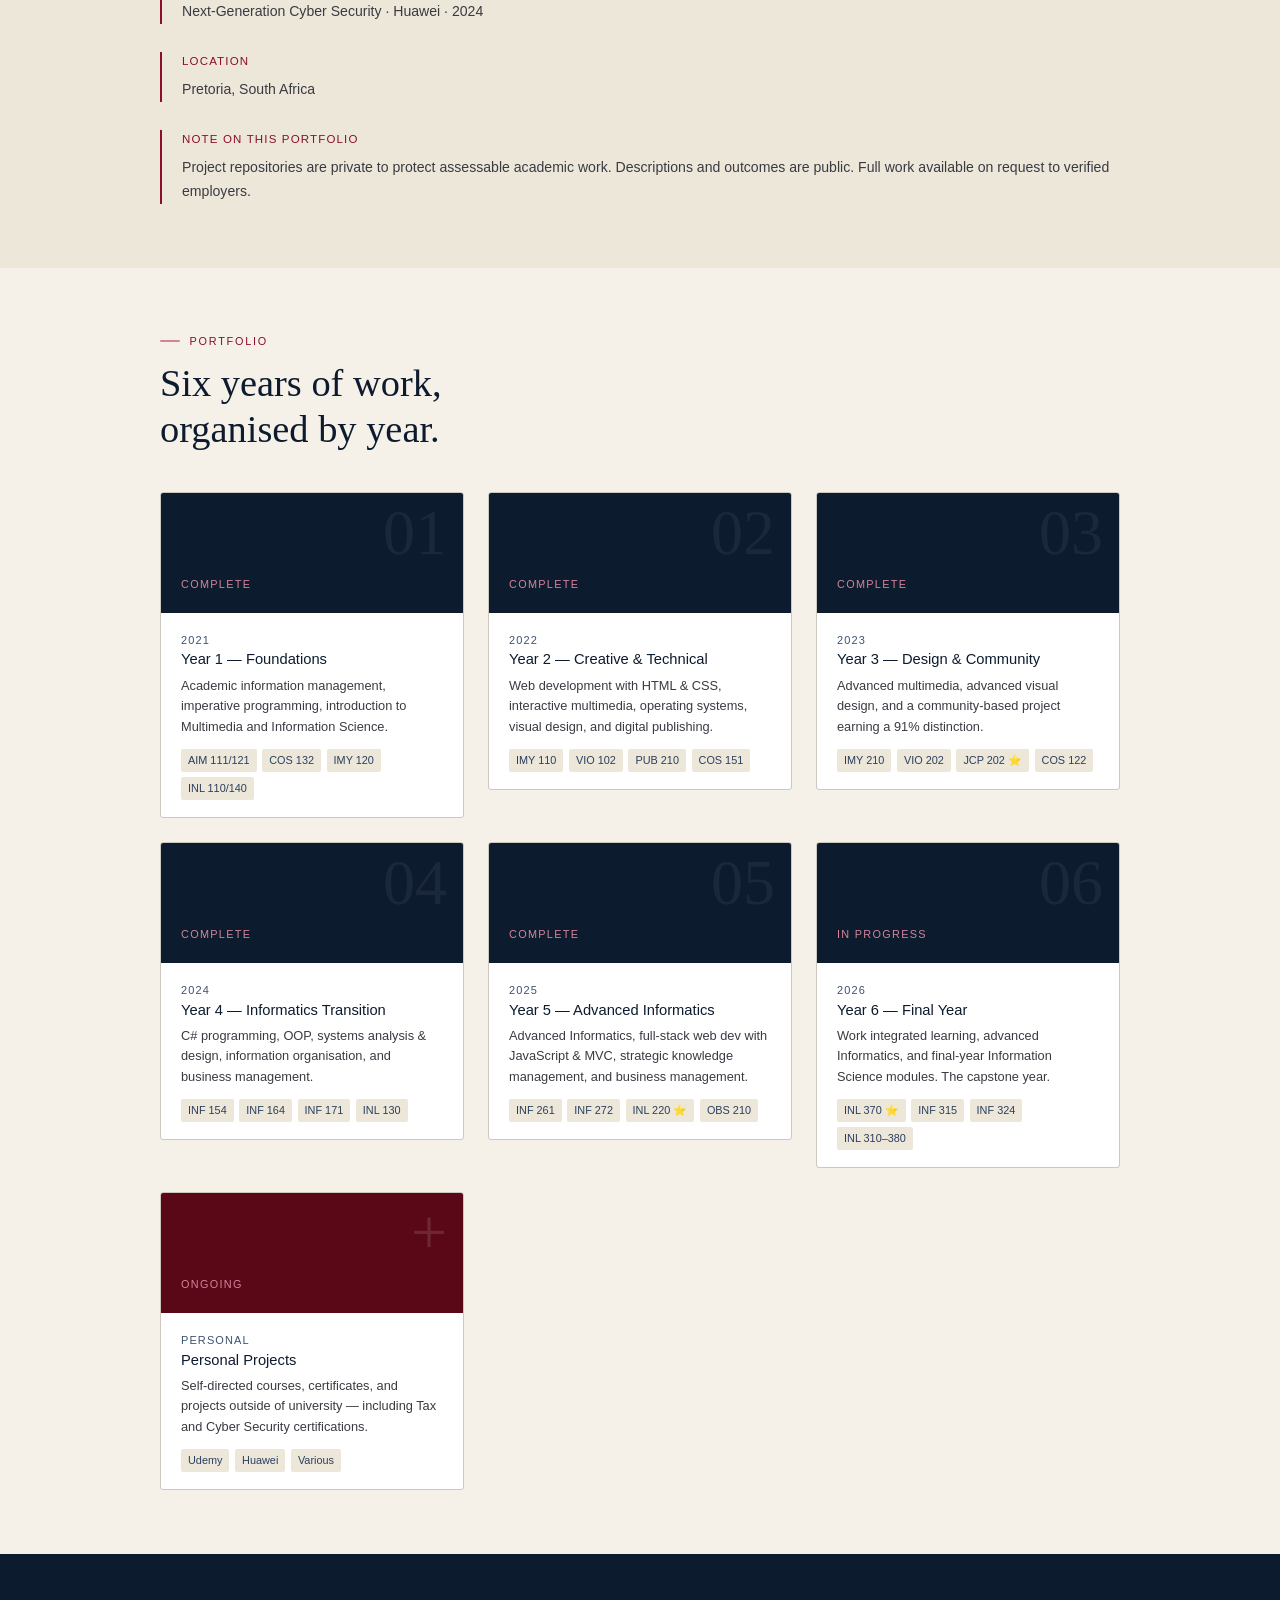
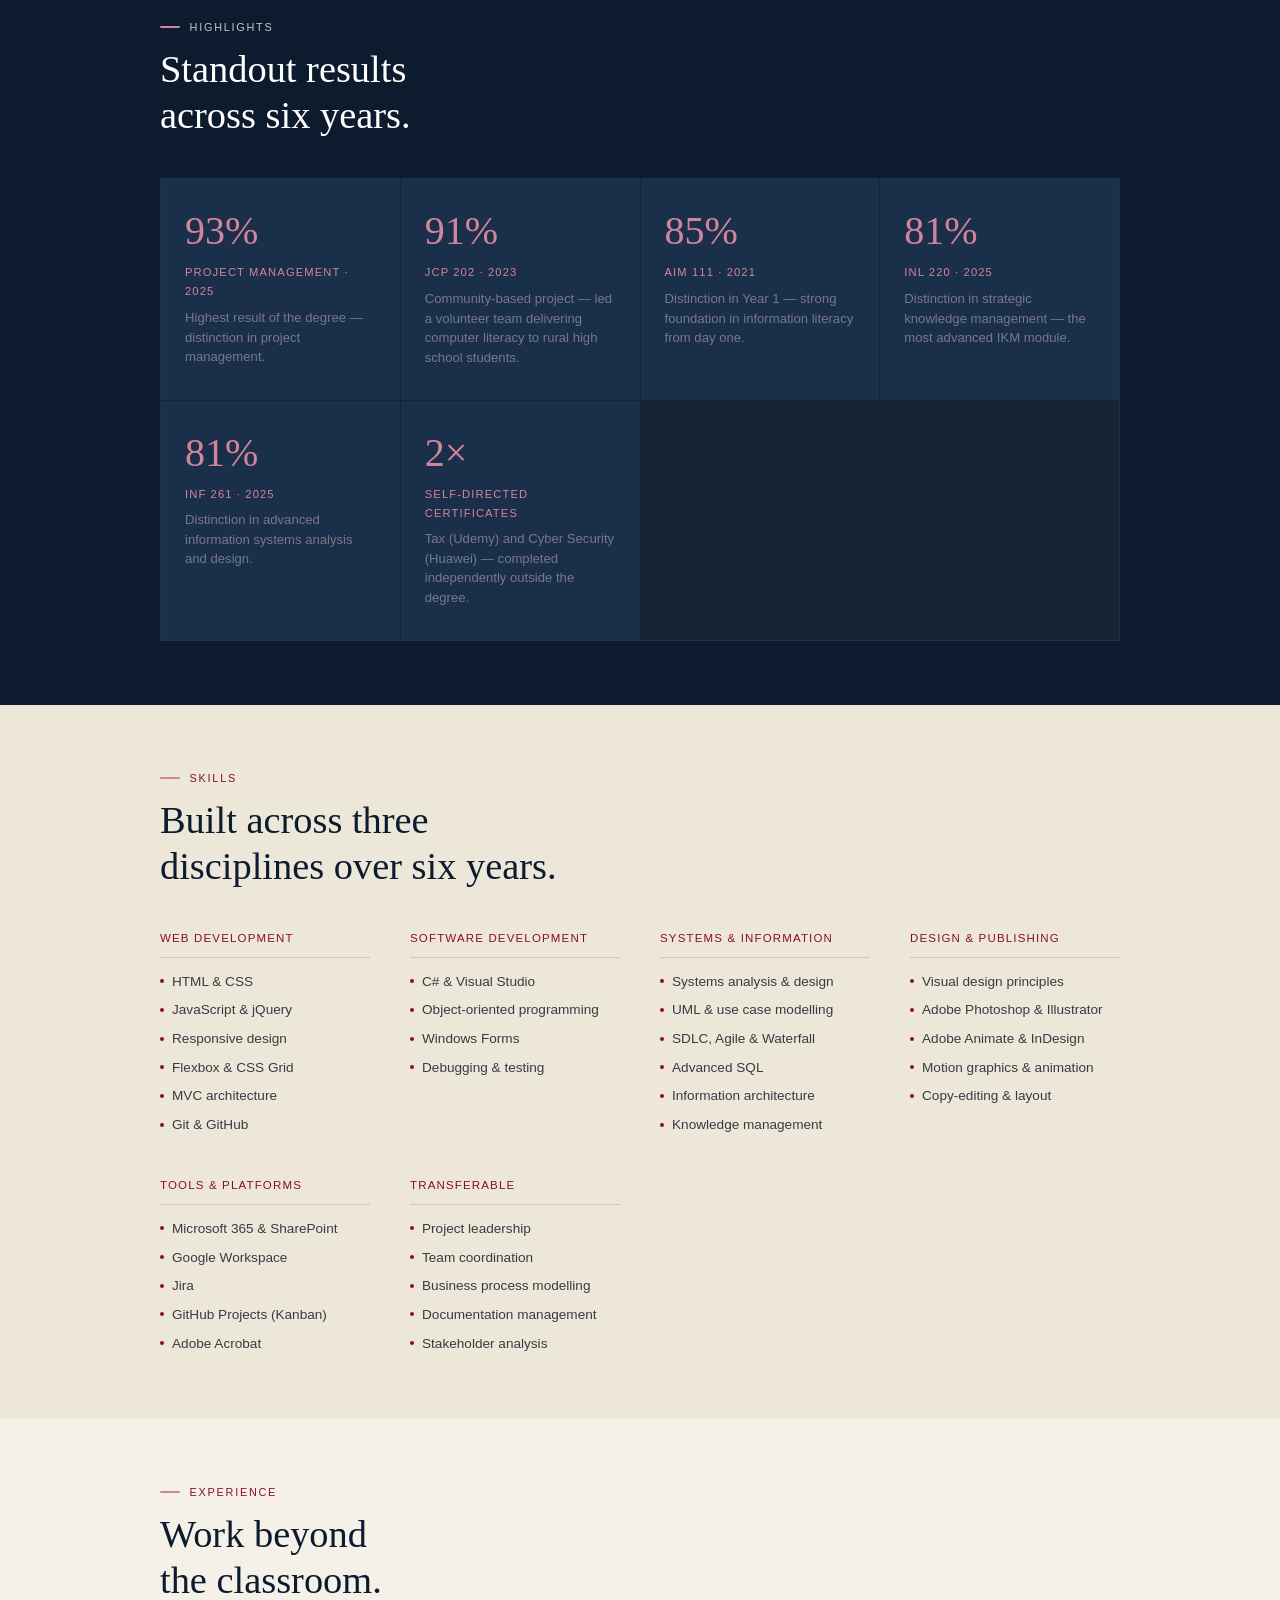
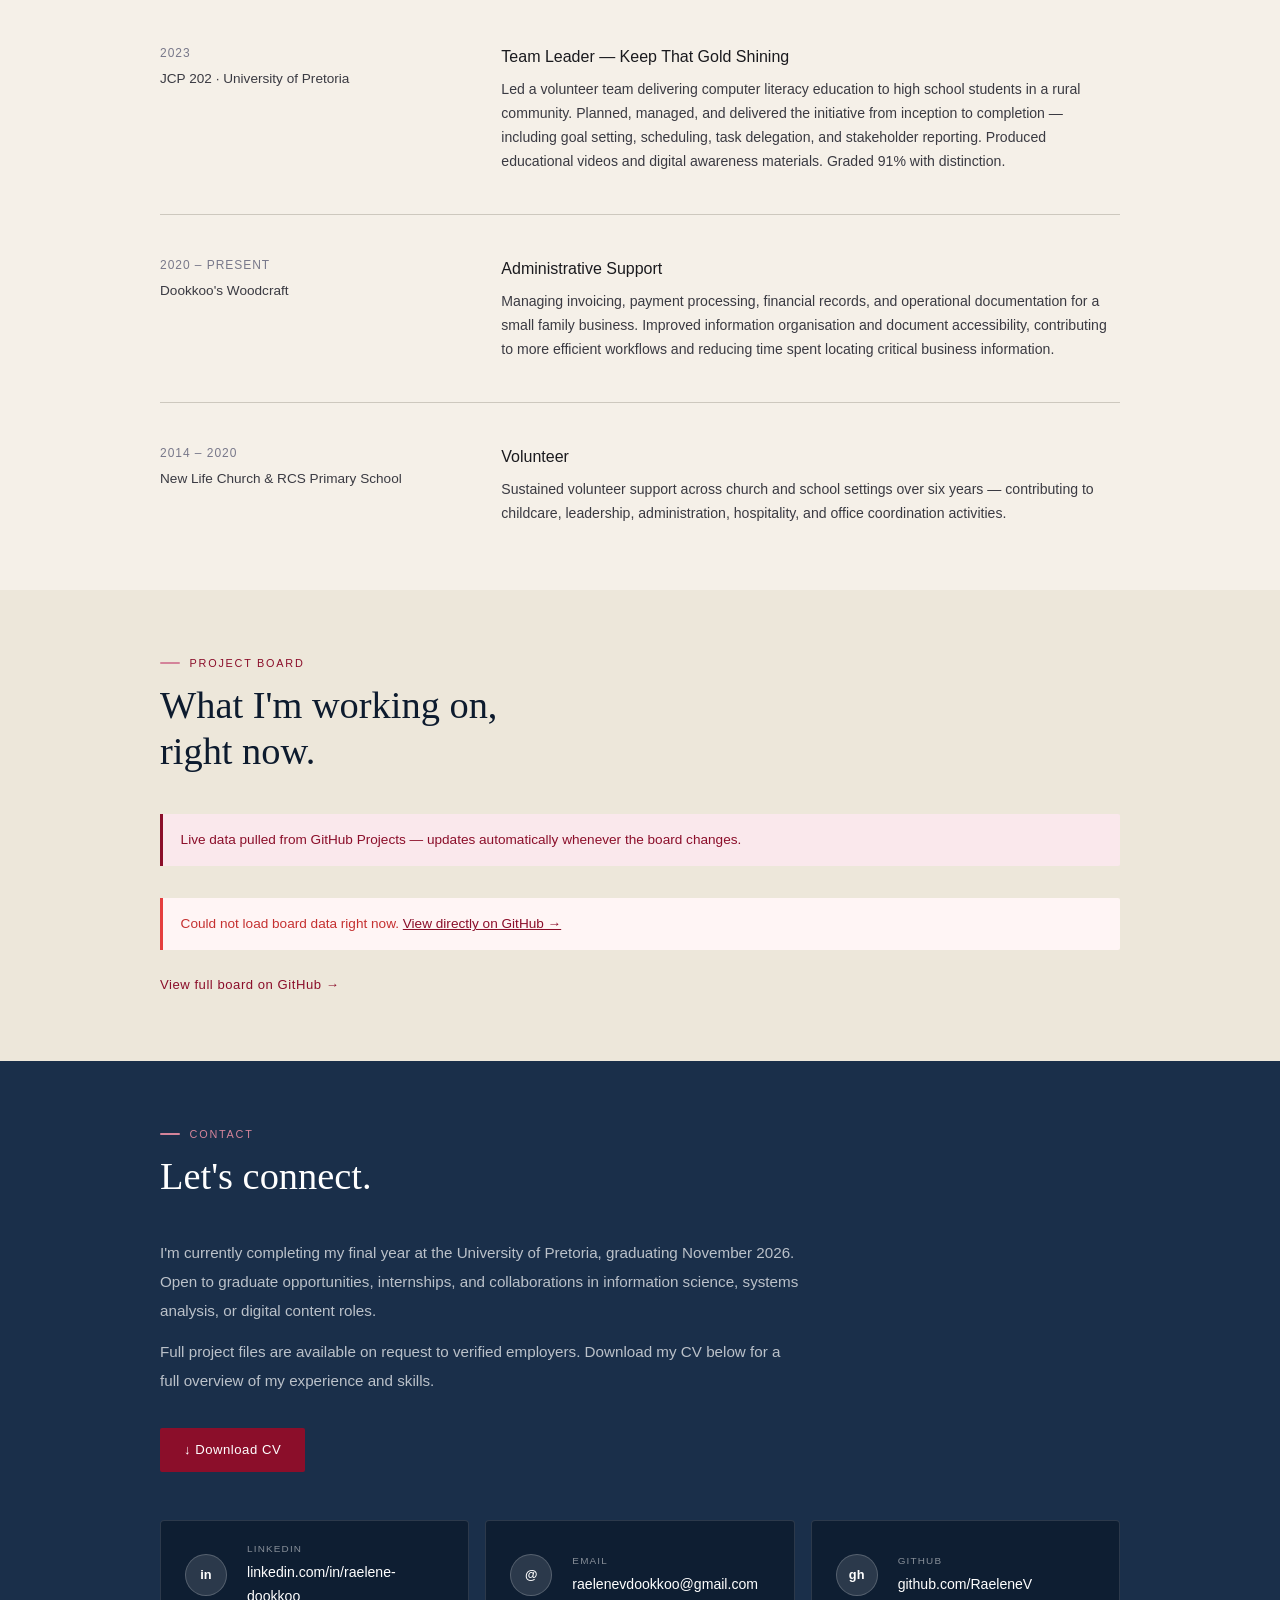
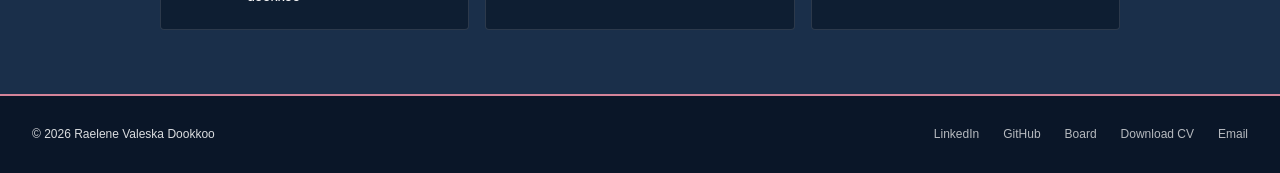
==== commit e93d42ae: "design changes" ====
--- a/index.html
+++ b/index.html
@@ -425,7 +425,7 @@
   </section>
 
     <!-- ============ CONTACT ============ -->
-  <section id="contact">
+  <section id="contact" class="section-dark">
     <div class="section-inner">
 
       <!-- Intro paragraph — full width, flows like text on all screens -->
--- a/style.css
+++ b/style.css
@@ -162,23 +162,24 @@
 
 /* CV button */
 .nav-cv {
-  color: var(--crimson-soft) !important;
-  font-weight: 500 !important;
-  border: 1px solid var(--crimson-soft) !important;
+  color: var(--white) !important;
+  font-weight: 600 !important;
+  background: var(--crimson) !important;
+  border: 1px solid var(--crimson) !important;
   border-radius: 2px !important;
-  padding: 0 0.8rem !important;
+  padding: 0 0.9rem !important;
   height: 28px !important;
   display: flex !important;
   align-items: center !important;
   margin-left: 0.4rem !important;
   font-size: 0.68rem !important;
   letter-spacing: 0.06em !important;
-  transition: background 0.2s, color 0.2s !important;
+  transition: background 0.2s, border-color 0.2s !important;
   white-space: nowrap !important;
 }
 .nav-cv:hover {
-  background: var(--crimson-soft) !important;
-  color: var(--navy) !important;
+  background: var(--crimson-mid) !important;
+  border-color: var(--crimson-mid) !important;
 }
 
 /* ============================================
@@ -545,43 +546,47 @@
 .contact-link {
   display: flex;
   align-items: center;
-  gap: 1rem;
+  gap: 1.25rem;
   text-decoration: none;
-  padding: 0.9rem 1.1rem;
-  border: 1px solid var(--rule);
-  background: var(--white);
-  border-radius: 3px;
-  transition: border-color 0.2s, box-shadow 0.2s;
-  min-width: 0; /* prevent overflow inside grid */
+  padding: 1.25rem 1.5rem;
+  border: 1px solid rgba(255,255,255,0.12);
+  background: rgba(13,27,46,0.82);
+  border-radius: 4px;
+  transition: background 0.2s, border-color 0.2s, transform 0.2s;
+  min-width: 0;
+  backdrop-filter: blur(4px);
 }
 .contact-link:hover {
-  border-color: var(--crimson-soft);
-  box-shadow: 0 2px 8px rgba(139,14,42,0.1);
+  background: rgba(139,14,42,0.75);
+  border-color: rgba(255,255,255,0.2);
+  transform: translateY(-2px);
 }
 .contact-link-icon {
-  width: 36px;
-  height: 36px;
+  width: 42px;
+  height: 42px;
   border-radius: 50%;
-  background: var(--crimson);
+  background: rgba(255,255,255,0.12);
+  border: 1px solid rgba(255,255,255,0.2);
   display: flex;
   align-items: center;
   justify-content: center;
-  font-size: 0.75rem;
+  font-size: 0.8rem;
   font-weight: 600;
   color: var(--white);
   flex-shrink: 0;
 }
 .contact-link-label {
-  font-size: 0.65rem;
+  font-size: 0.62rem;
   text-transform: uppercase;
-  letter-spacing: 0.1em;
-  color: var(--ink-muted);
+  letter-spacing: 0.12em;
+  color: rgba(255,255,255,0.5);
   font-weight: 500;
+  margin-bottom: 0.2rem;
 }
 .contact-link-value {
-  font-size: 0.82rem;
-  color: var(--navy);
-  margin-top: 2px;
+  font-size: 0.88rem;
+  color: var(--white);
+  font-weight: 400;
   word-break: break-word;
   overflow-wrap: break-word;
 }
@@ -608,16 +613,16 @@
   display: flex;
   justify-content: space-between; align-items: center;
   background: var(--navy-deep);
-  color: rgba(255,255,255,0.4);
+  color: rgba(255,255,255,0.85);
   font-size: 0.75rem;
 }
 .footer-links { display: flex; gap: 1.5rem; }
 .footer-links a {
-  color: rgba(255,255,255,0.4);
+  color: rgba(255,255,255,0.7);
   text-decoration: none;
   transition: color 0.2s;
 }
-.footer-links a:hover { color: rgba(255,255,255,0.75); }
+.footer-links a:hover { color: var(--crimson-soft); }
 
 /* ============================================
    YEAR NAV
@@ -787,3 +792,16 @@
     grid-template-columns: 1fr !important;
   }
 }
+
+/* Contact section — dark background so navy cards read well */
+#contact {
+  background: var(--navy-mid);
+}
+#contact .section-label { color: var(--crimson-soft); }
+#contact .section-label::before { background: var(--crimson-soft); }
+#contact .section-title { color: var(--white); }
+#contact p { color: rgba(255,255,255,0.7) !important; }
+#contact .btn-primary {
+  background: var(--crimson);
+  color: var(--white);
+}
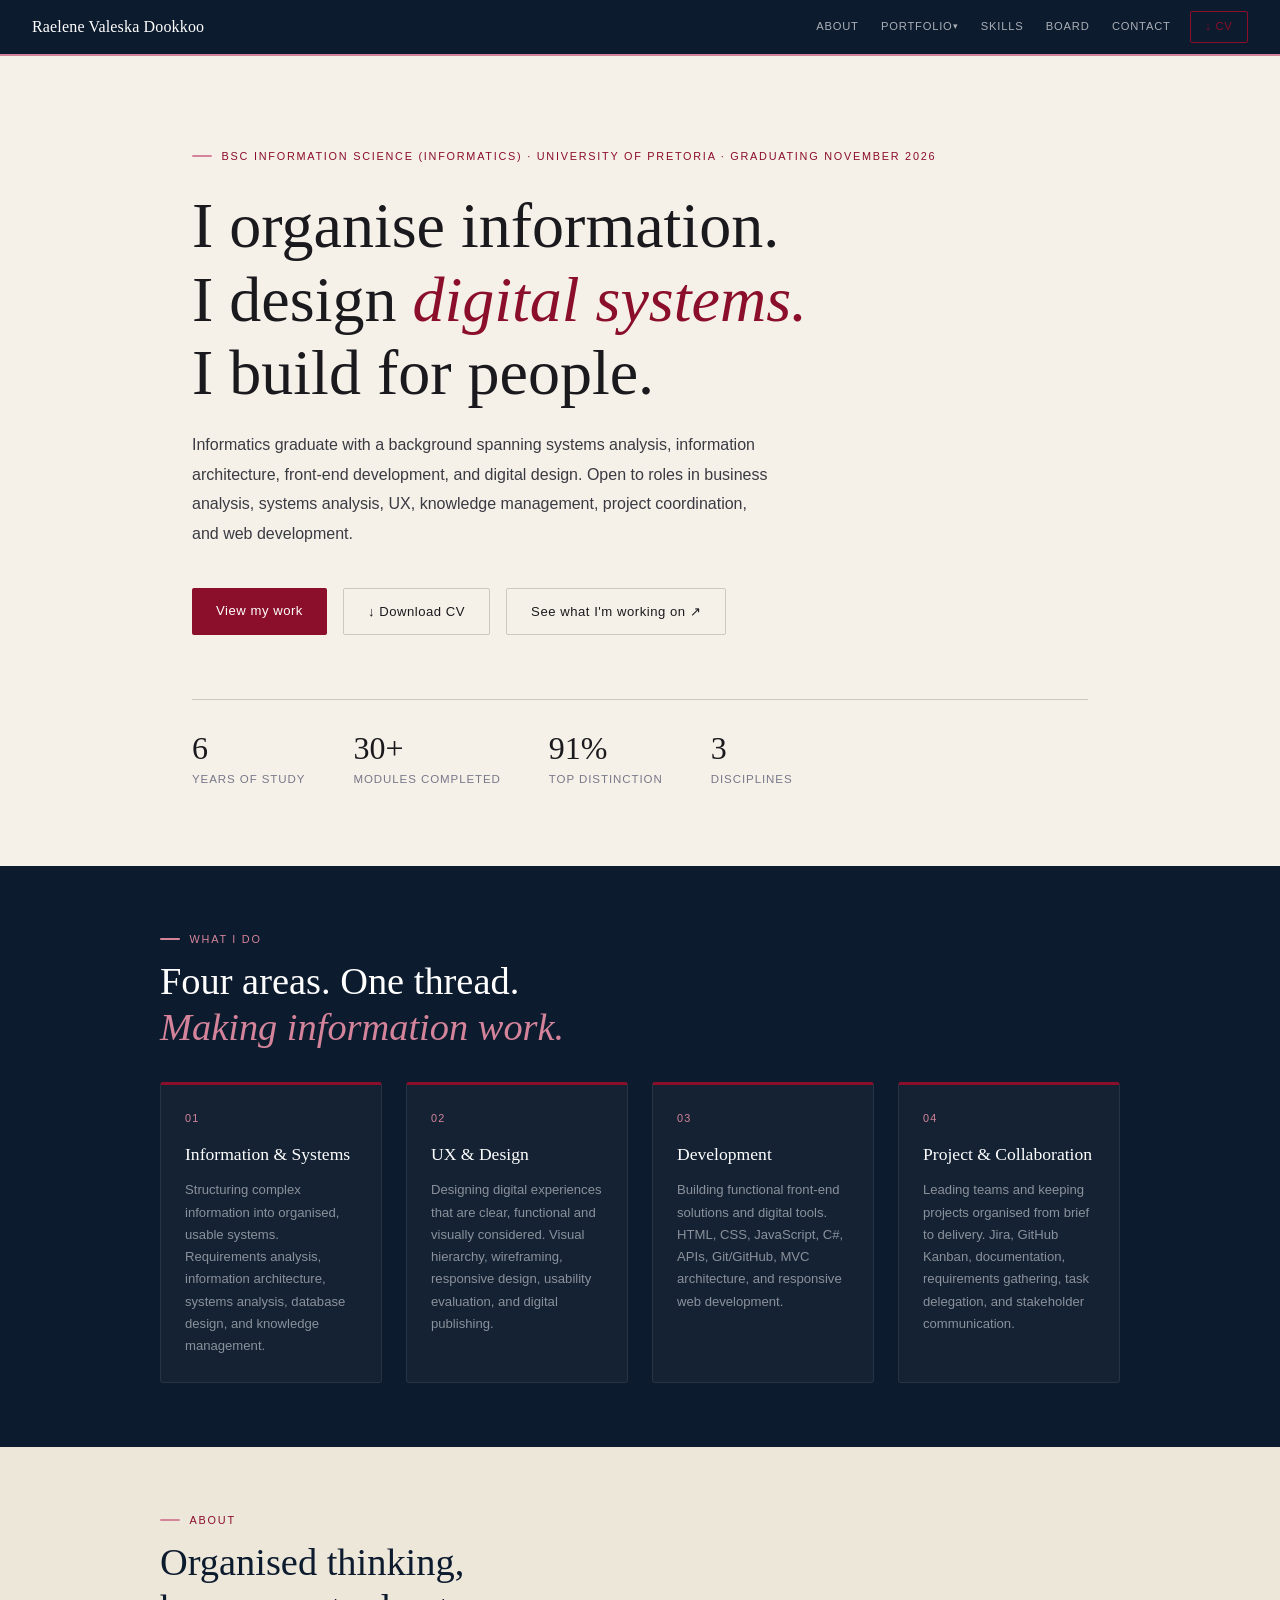
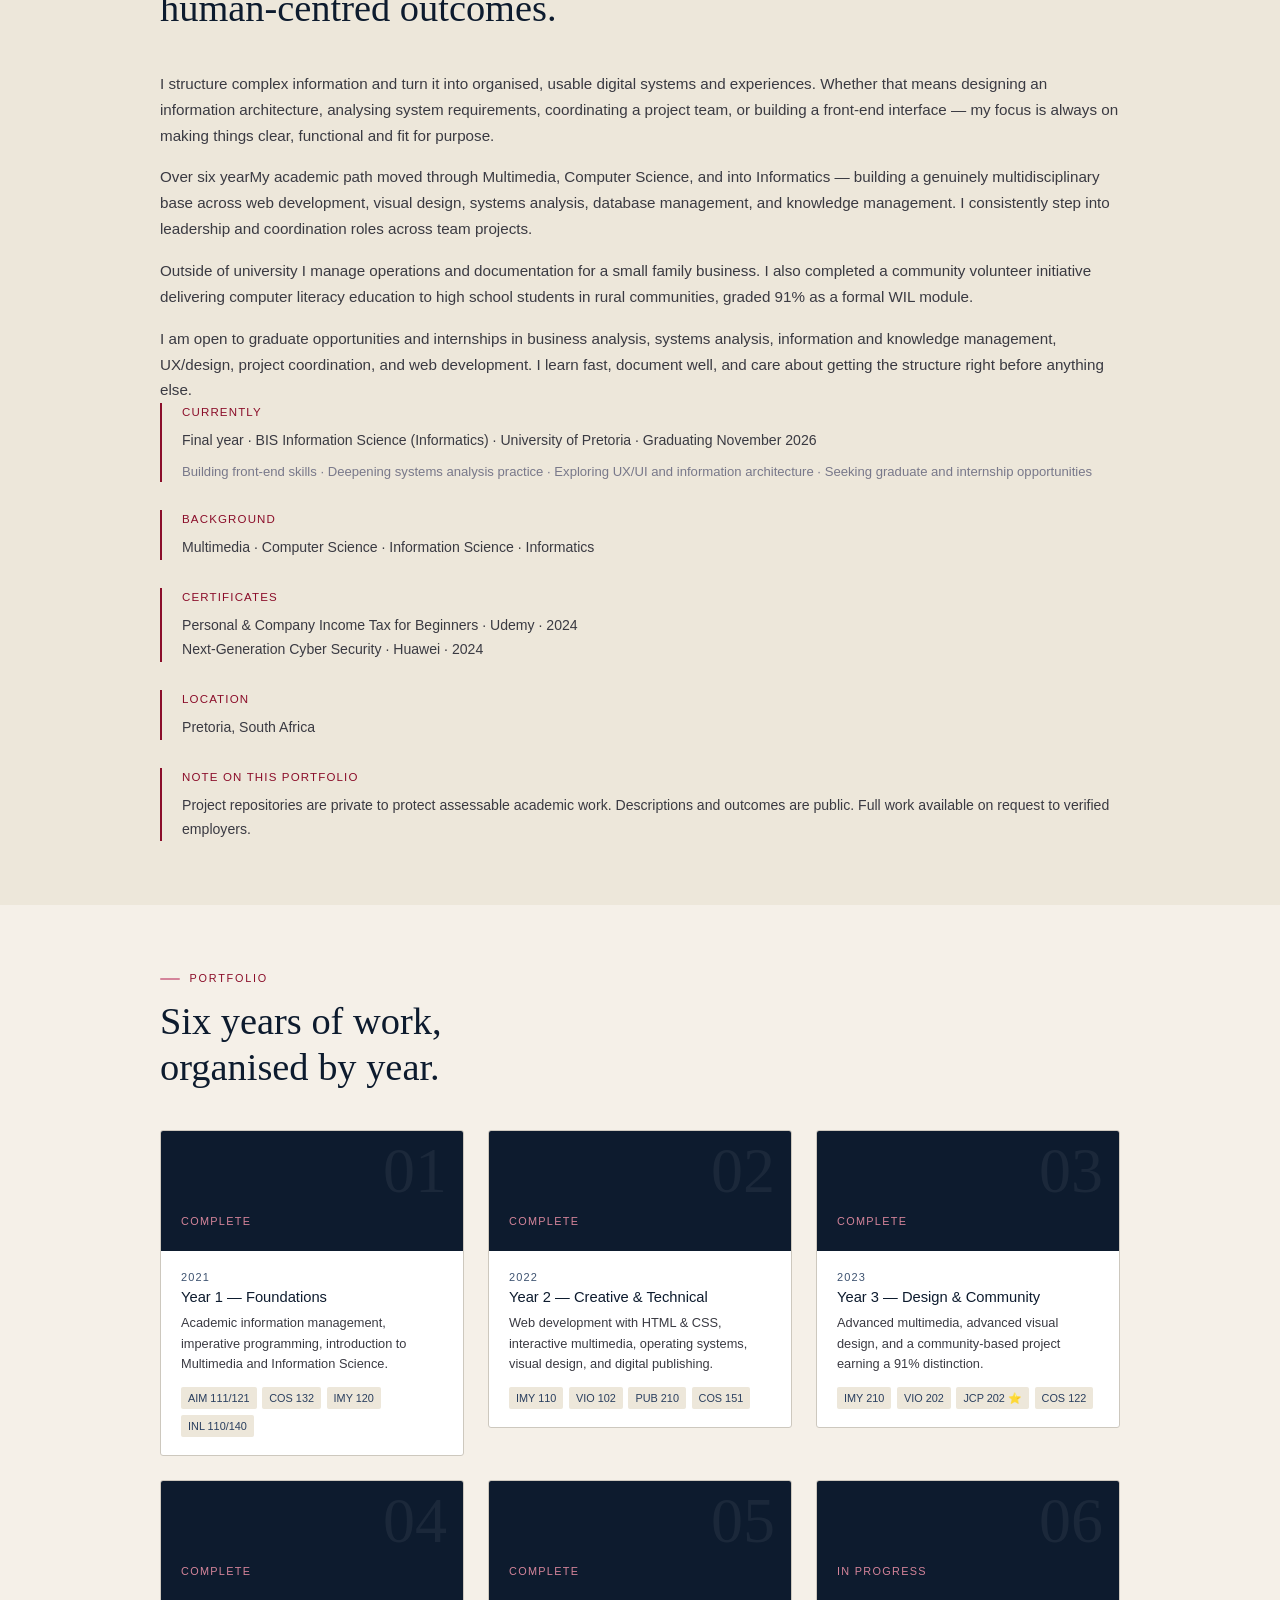
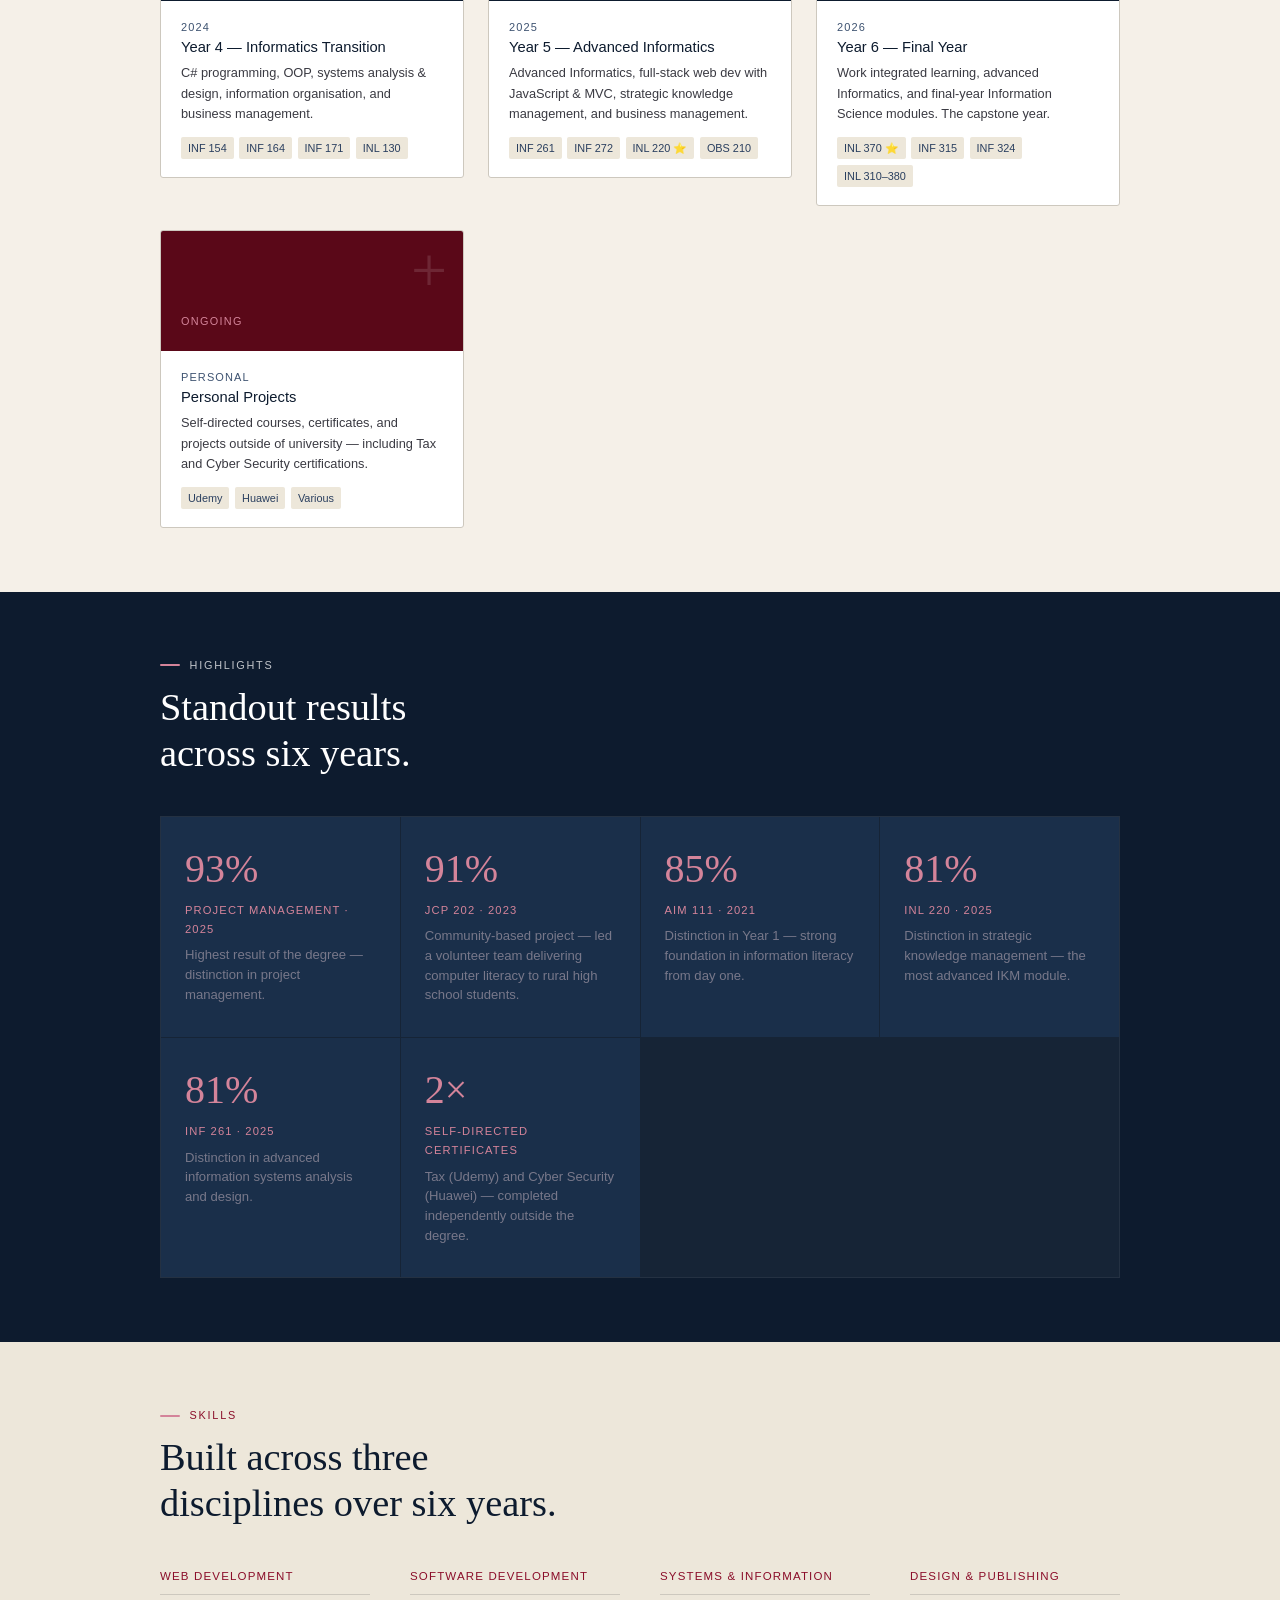
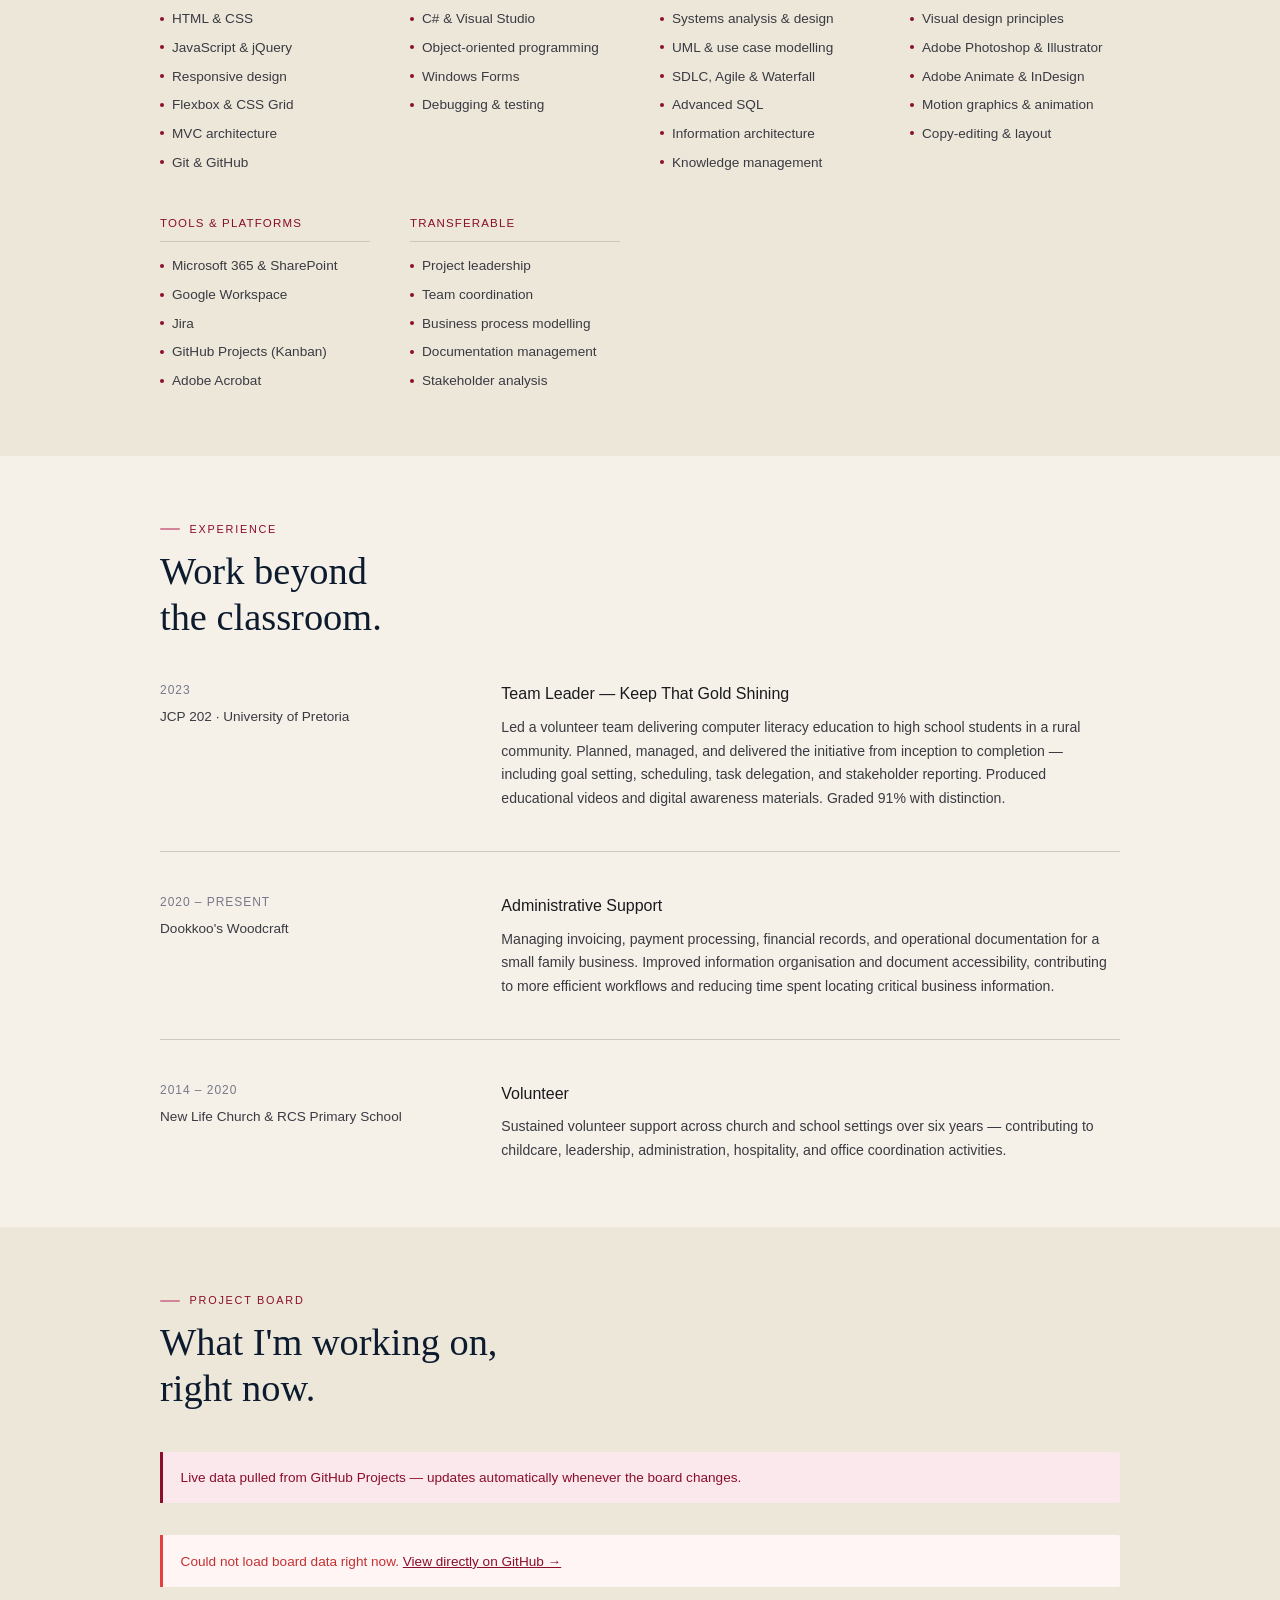
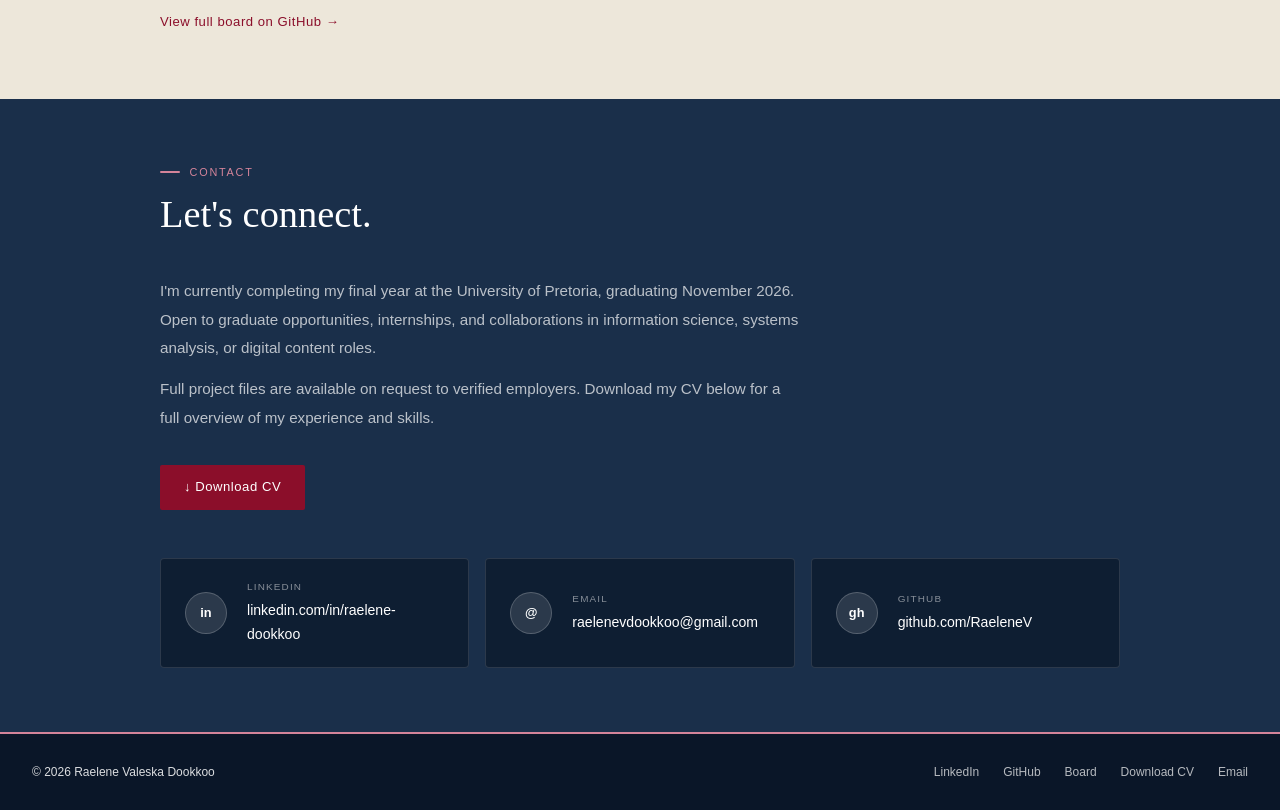
==== commit f247bed2: "New Idea" ====
--- a/index.html
+++ b/index.html
@@ -50,17 +50,17 @@
 
   <!-- ============ HERO ============ -->
   <div class="hero-section" style="min-height:90vh;display:flex;flex-direction:column;justify-content:center;padding:5rem 2rem 4rem;max-width:960px;margin:0 auto;">
-    <div class="section-label" style="margin-bottom:1.5rem;color:var(--crimson);">BSc Information Science (Informatics) · University of Pretoria</div>
-    <h1 class="hero-title" style="font-family:'DM Serif Display',serif;font-size:clamp(2.2rem,6vw,5rem);line-height:1.1;color:var(--ink);margin-bottom:1.25rem;font-weight:400;">
-      Six years of<br><em style="font-style:italic;color:var(--crimson);">multidisciplinary</em><br>academic work.
+    <div class="section-label" style="margin-bottom:1.5rem;color:var(--crimson);">BSc Information Science (Informatics) · University of Pretoria · Graduating November 2026</div>
+    <h1 class="hero-title" style="font-family:'DM Serif Display',serif;font-size:clamp(2rem,5vw,4.2rem);line-height:1.15;color:var(--ink);margin-bottom:1.25rem;font-weight:400;">
+      I organise information.<br>I design <em style="font-style:italic;color:var(--crimson);">digital systems.</em><br>I build for people.
     </h1>
-    <p style="font-size:1.05rem;color:var(--ink-mid);max-width:520px;line-height:1.8;margin-bottom:2.5rem;">
-      From visual design and web development through to systems analysis and knowledge management — a living record of six years of growth, built project by project.
+    <p style="font-size:1rem;color:var(--ink-mid);max-width:580px;line-height:1.85;margin-bottom:2.5rem;">
+      Informatics graduate with a background spanning systems analysis, information architecture, front-end development, and digital design. Open to roles in business analysis, systems analysis, UX, knowledge management, project coordination, and web development.
     </p>
     <div class="hero-buttons" style="display:flex;gap:1rem;flex-wrap:wrap;">
-      <a href="year1.html" class="btn btn-primary">View portfolio</a>
-      <a href="https://github.com/users/RaeleneV/projects/2/views/1" target="_blank" class="btn btn-secondary" rel="noopener noreferrer">See what I'm working on ↗</a>
+      <a href="#work" class="btn btn-primary">View my work</a>
       <a href="CV_Raelene_Valeska_Dookkoo.pdf" download class="btn btn-secondary">↓ Download CV</a>
+      <a href="https://github.com/users/RaeleneV/projects/2/views/1" target="_blank" rel="noopener noreferrer" class="btn btn-secondary">See what I'm working on ↗</a>
     </div>
     <div style="display:flex;gap:3rem;margin-top:4rem;padding-top:2rem;border-top:1px solid var(--rule);flex-wrap:wrap;">
       <div><span style="font-family:'DM Serif Display',serif;font-size:2rem;color:var(--ink);display:block;line-height:1;">6</span><span style="font-size:0.72rem;color:var(--ink-muted);text-transform:uppercase;letter-spacing:0.08em;">Years of study</span></div>
@@ -70,6 +70,42 @@
     </div>
   </div>
 
+
+  <!-- ============ WHAT I DO ============ -->
+  <section id="work" style="background:var(--navy);padding:4rem 2rem;">
+    <div class="section-inner">
+      <div class="section-label" style="color:var(--crimson-soft);">What I do</div>
+      <h2 class="section-title" style="color:var(--white);margin-bottom:2rem;">Four areas. One thread.<br><em style="font-style:italic;color:var(--crimson-soft);font-family:'DM Serif Display',serif;">Making information work.</em></h2>
+      <div style="display:grid;grid-template-columns:repeat(auto-fill,minmax(210px,1fr));gap:1.5rem;">
+
+        <div style="border:1px solid rgba(255,255,255,0.08);border-top:3px solid var(--crimson);padding:1.5rem;border-radius:3px;background:rgba(255,255,255,0.03);">
+          <div style="font-size:0.68rem;letter-spacing:0.12em;text-transform:uppercase;color:var(--crimson-soft);font-weight:500;margin-bottom:0.75rem;">01</div>
+          <h3 style="font-family:'DM Serif Display',serif;font-size:1.1rem;color:var(--white);font-weight:400;margin-bottom:0.6rem;">Information &amp; Systems</h3>
+          <p style="font-size:0.82rem;color:rgba(255,255,255,0.5);line-height:1.7;">Structuring complex information into organised, usable systems. Requirements analysis, information architecture, systems analysis, database design, and knowledge management.</p>
+        </div>
+
+        <div style="border:1px solid rgba(255,255,255,0.08);border-top:3px solid var(--crimson);padding:1.5rem;border-radius:3px;background:rgba(255,255,255,0.03);">
+          <div style="font-size:0.68rem;letter-spacing:0.12em;text-transform:uppercase;color:var(--crimson-soft);font-weight:500;margin-bottom:0.75rem;">02</div>
+          <h3 style="font-family:'DM Serif Display',serif;font-size:1.1rem;color:var(--white);font-weight:400;margin-bottom:0.6rem;">UX &amp; Design</h3>
+          <p style="font-size:0.82rem;color:rgba(255,255,255,0.5);line-height:1.7;">Designing digital experiences that are clear, functional and visually considered. Visual hierarchy, wireframing, responsive design, usability evaluation, and digital publishing.</p>
+        </div>
+
+        <div style="border:1px solid rgba(255,255,255,0.08);border-top:3px solid var(--crimson);padding:1.5rem;border-radius:3px;background:rgba(255,255,255,0.03);">
+          <div style="font-size:0.68rem;letter-spacing:0.12em;text-transform:uppercase;color:var(--crimson-soft);font-weight:500;margin-bottom:0.75rem;">03</div>
+          <h3 style="font-family:'DM Serif Display',serif;font-size:1.1rem;color:var(--white);font-weight:400;margin-bottom:0.6rem;">Development</h3>
+          <p style="font-size:0.82rem;color:rgba(255,255,255,0.5);line-height:1.7;">Building functional front-end solutions and digital tools. HTML, CSS, JavaScript, C#, APIs, Git/GitHub, MVC architecture, and responsive web development.</p>
+        </div>
+
+        <div style="border:1px solid rgba(255,255,255,0.08);border-top:3px solid var(--crimson);padding:1.5rem;border-radius:3px;background:rgba(255,255,255,0.03);">
+          <div style="font-size:0.68rem;letter-spacing:0.12em;text-transform:uppercase;color:var(--crimson-soft);font-weight:500;margin-bottom:0.75rem;">04</div>
+          <h3 style="font-family:'DM Serif Display',serif;font-size:1.1rem;color:var(--white);font-weight:400;margin-bottom:0.6rem;">Project &amp; Collaboration</h3>
+          <p style="font-size:0.82rem;color:rgba(255,255,255,0.5);line-height:1.7;">Leading teams and keeping projects organised from brief to delivery. Jira, GitHub Kanban, documentation, requirements gathering, task delegation, and stakeholder communication.</p>
+        </div>
+
+      </div>
+    </div>
+  </section>
+
   <!-- ============ ABOUT ============ -->
   <section id="about" class="section-alt">
     <div class="section-inner">
@@ -77,15 +113,16 @@
       <h2 class="section-title">Organised thinking,<br>human-centred outcomes.</h2>
       <div class="contact-grid">
         <div>
-          <p style="color:var(--ink-mid);margin-bottom:1rem;font-size:0.95rem;">I'm a final-year Information Science student at the University of Pretoria with strengths in systems analysis, information architecture, project leadership, and digital design. I translate complex requirements into organised, user-focused solutions — and I consistently step into leadership roles across team projects.</p>
-          <p style="color:var(--ink-mid);margin-bottom:1rem;font-size:0.95rem;">Over six years my academic path moved through Multimedia, Computer Science, and into Informatics — developing skills in web development, visual design, digital publishing, systems analysis, database management, and knowledge management along the way.</p>
+          <p style="color:var(--ink-mid);margin-bottom:1rem;font-size:0.95rem;">I structure complex information and turn it into organised, usable digital systems and experiences. Whether that means designing an information architecture, analysing system requirements, coordinating a project team, or building a front-end interface — my focus is always on making things clear, functional and fit for purpose.</p>
+          <p style="color:var(--ink-mid);margin-bottom:1rem;font-size:0.95rem;">Over six yearMy academic path moved through Multimedia, Computer Science, and into Informatics — building a genuinely multidisciplinary base across web development, visual design, systems analysis, database management, and knowledge management. I consistently step into leadership and coordination roles across team projects.</p>
           <p style="color:var(--ink-mid);margin-bottom:1rem;font-size:0.95rem;">Outside of university I manage operations and documentation for a small family business. I also completed a community volunteer initiative delivering computer literacy education to high school students in rural communities, graded 91% as a formal WIL module.</p>
-          <p style="color:var(--ink-mid);font-size:0.95rem;">My interests outside of work include painting, reading fiction, web design, and continuous learning — I've independently completed certificates in Tax and Cyber Security outside of my degree.</p>
+          <p style="color:var(--ink-mid);font-size:0.95rem;">I am open to graduate opportunities and internships in business analysis, systems analysis, information and knowledge management, UX/design, project coordination, and web development. I learn fast, document well, and care about getting the structure right before anything else.</p>
         </div>
         <div>
           <div style="border-left:2px solid var(--crimson);padding-left:1.25rem;margin-bottom:1.75rem;">
             <h4 style="font-size:0.72rem;text-transform:uppercase;letter-spacing:0.1em;color:var(--crimson);margin-bottom:0.4rem;font-weight:500;">Currently</h4>
-            <p style="font-size:0.88rem;color:var(--ink-mid);">Final year · BIS Information Science (Informatics)<br>University of Pretoria · Expected graduation November 2026</p>
+            <p style="font-size:0.88rem;color:var(--ink-mid);">Final year · BIS Information Science (Informatics) · University of Pretoria · Graduating November 2026</p>
+            <p style="font-size:0.82rem;color:var(--ink-muted);margin-top:0.5rem;line-height:1.6;">Building front-end skills · Deepening systems analysis practice · Exploring UX/UI and information architecture · Seeking graduate and internship opportunities</p>
           </div>
           <div style="border-left:2px solid var(--crimson);padding-left:1.25rem;margin-bottom:1.75rem;">
             <h4 style="font-size:0.72rem;text-transform:uppercase;letter-spacing:0.1em;color:var(--crimson);margin-bottom:0.4rem;font-weight:500;">Background</h4>
@@ -109,7 +146,7 @@
   </section>
 
   <!-- ============ YEAR CARDS ============ -->
-  <section id="portfolio">
+  <section id="portfolio" style="scroll-margin-top:56px;">
     <div class="section-inner">
       <div class="section-label">Portfolio</div>
       <h2 class="section-title">Six years of work,<br>organised by year.</h2>
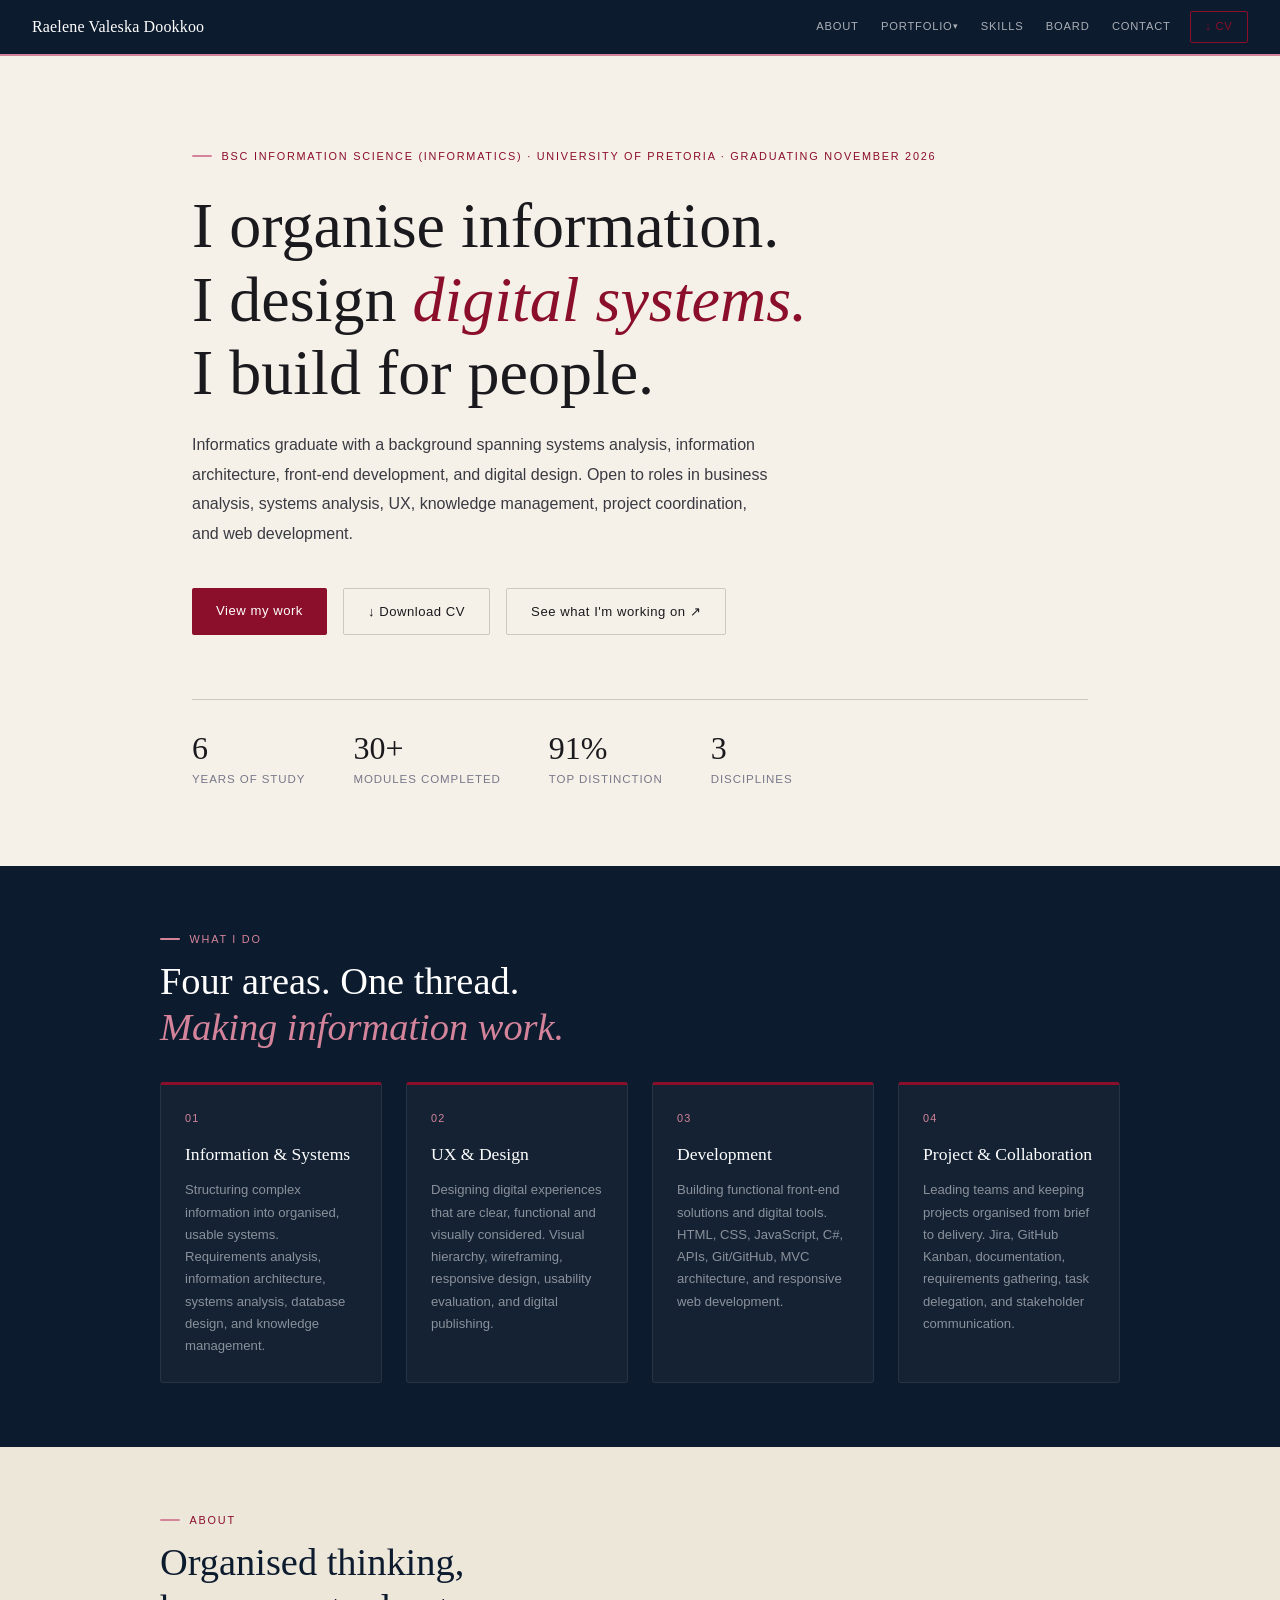
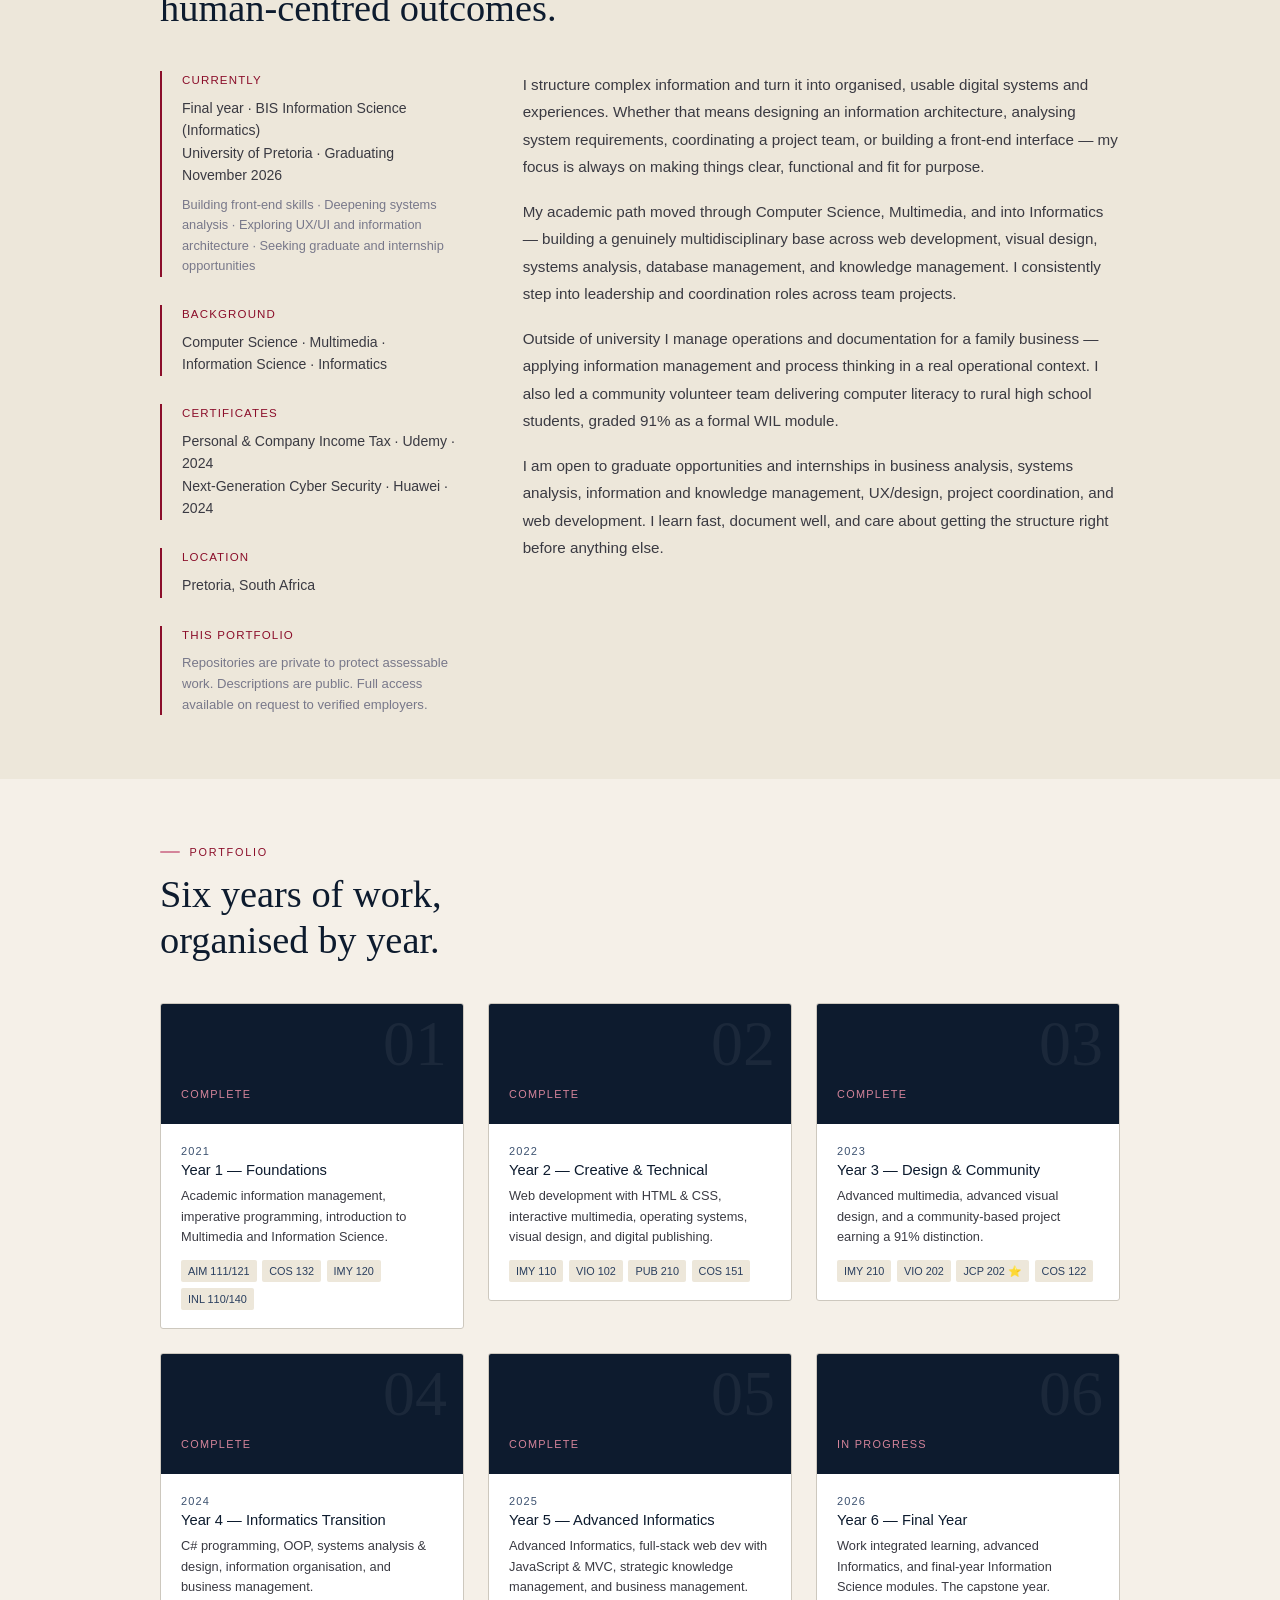
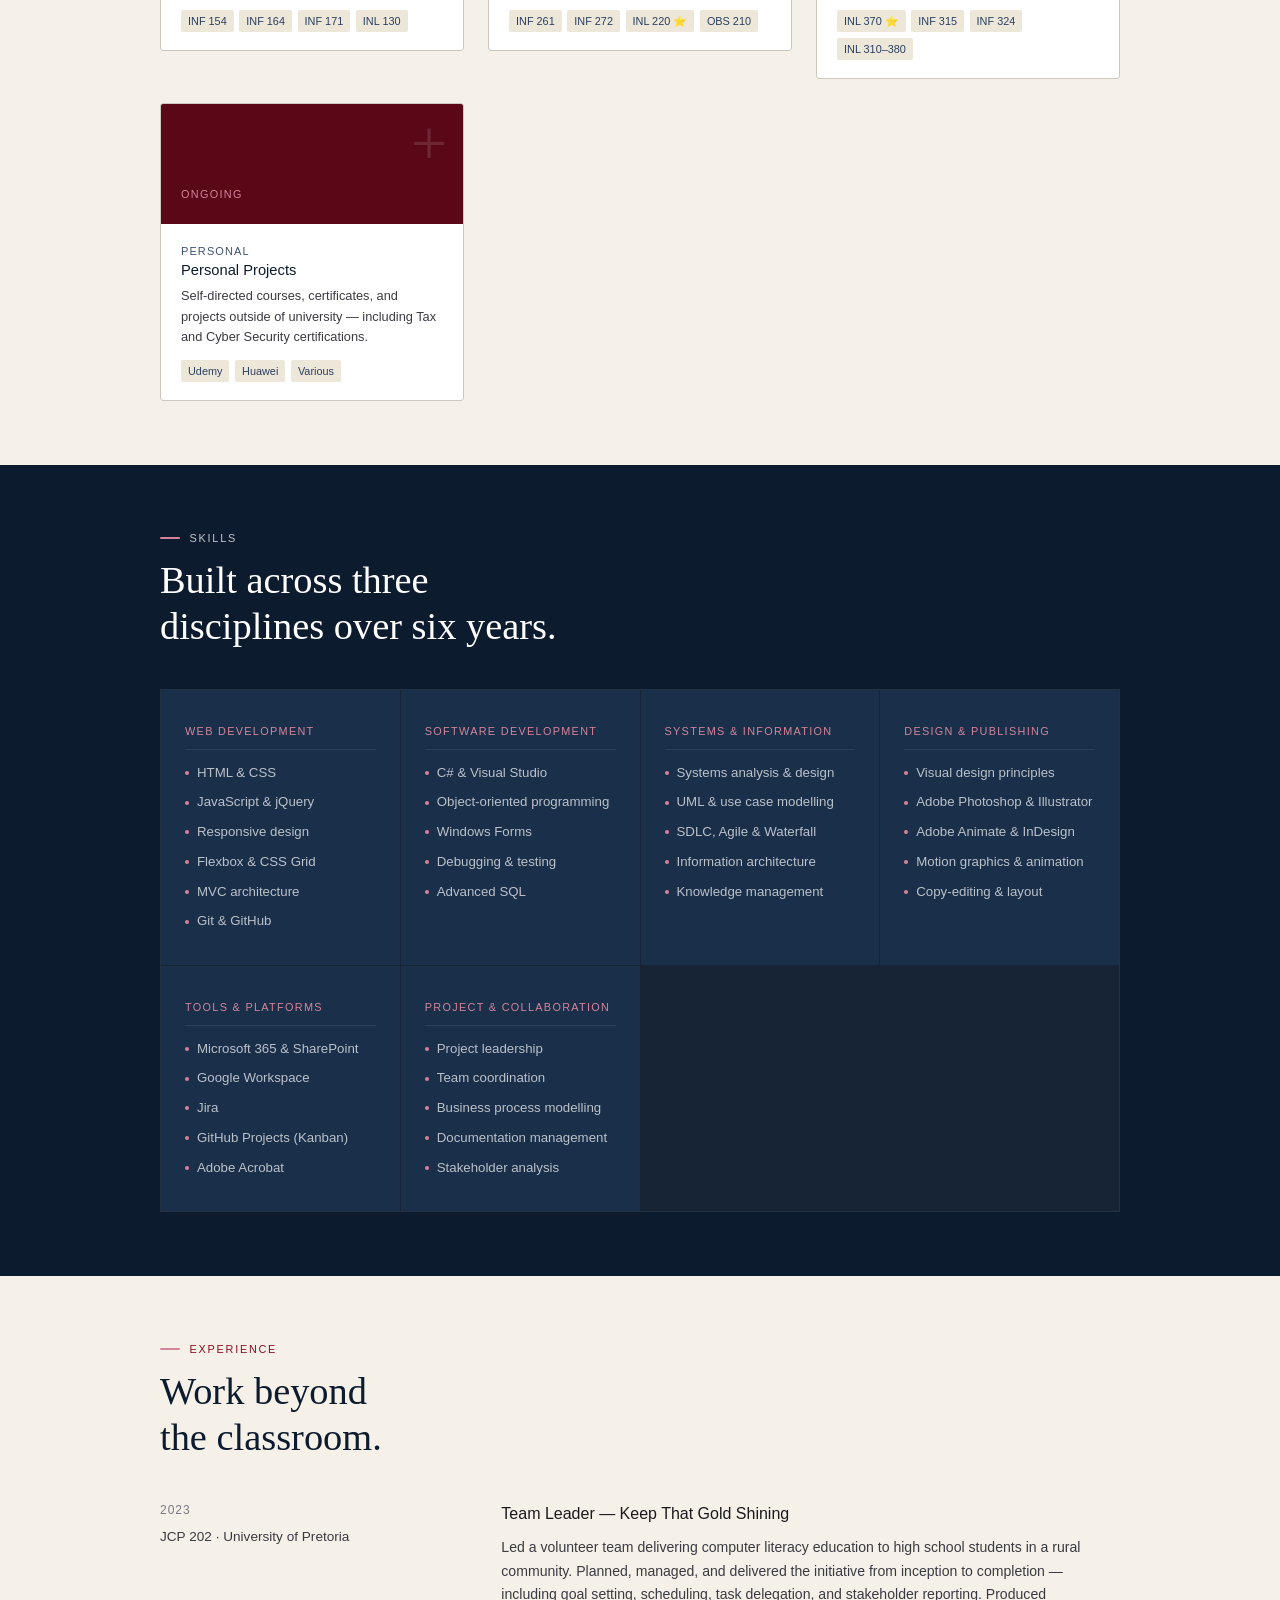
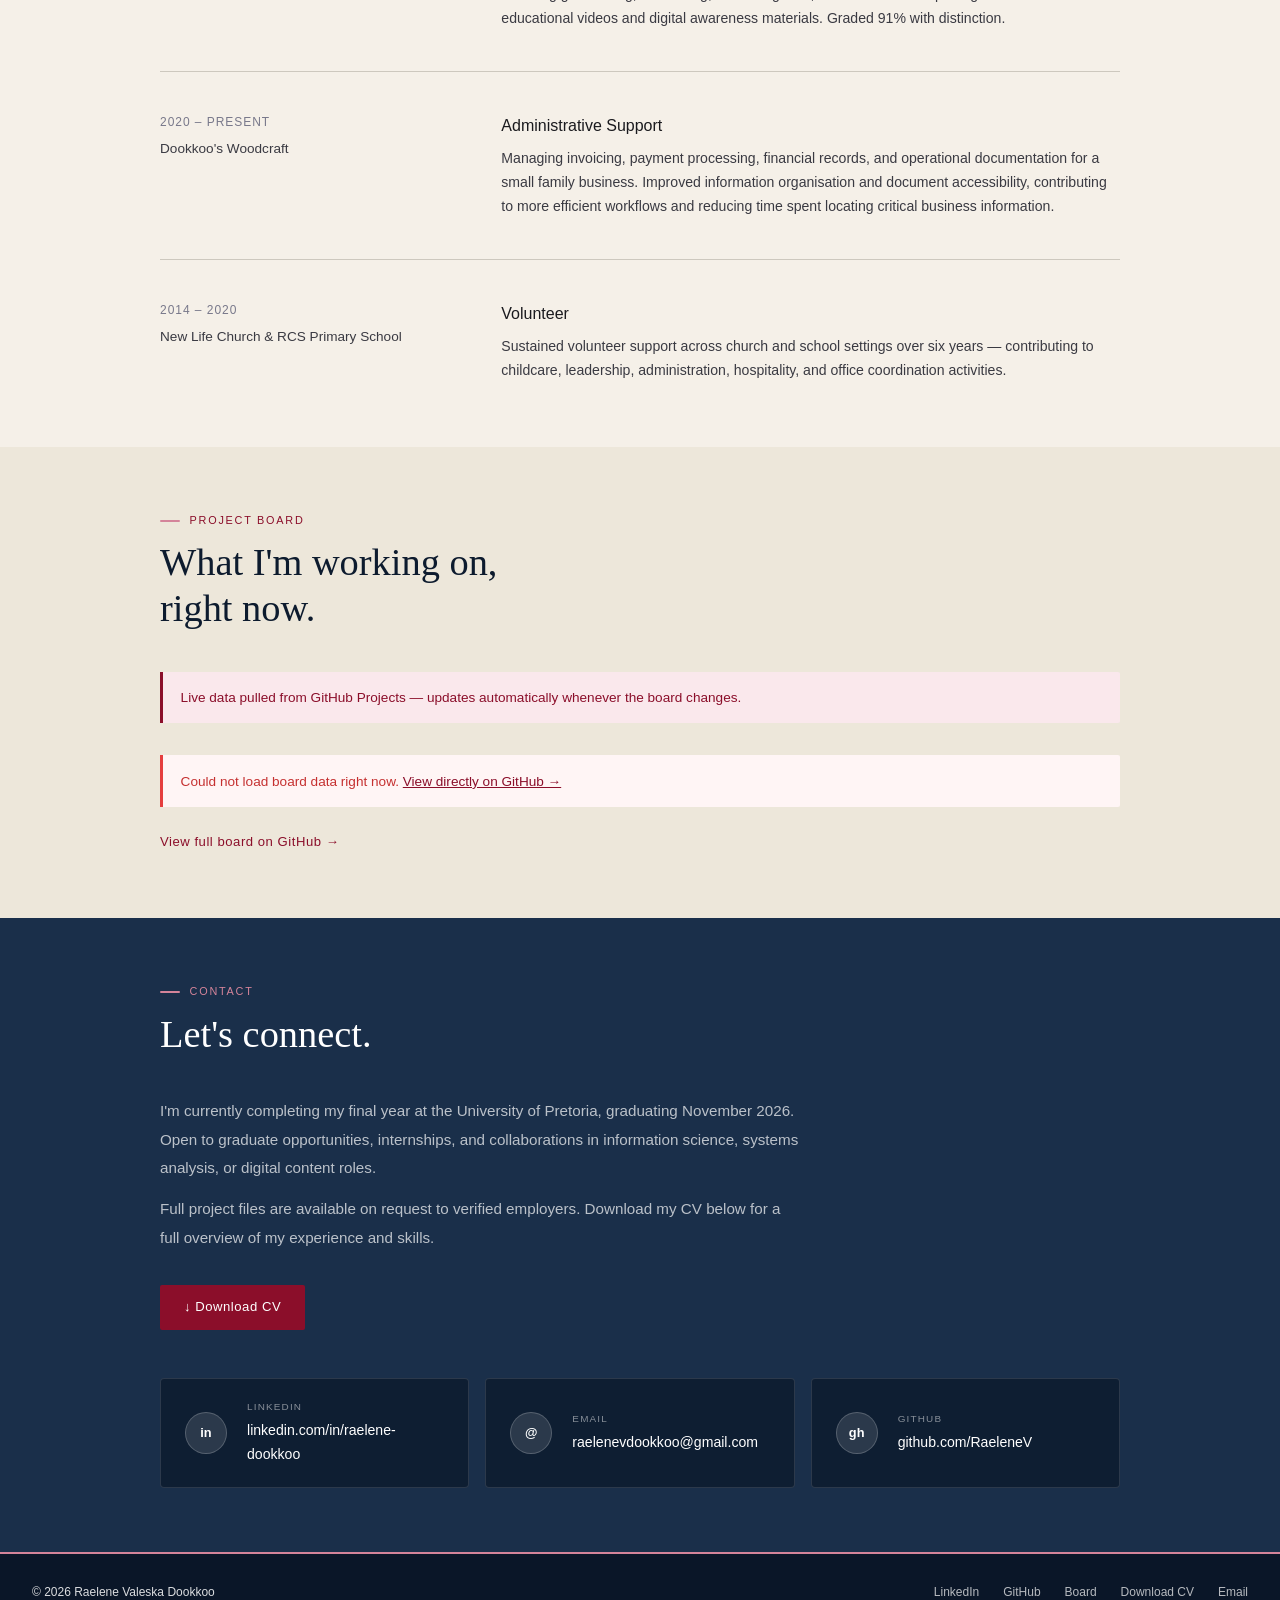
==== commit 2e11cd99: "Fixing responsiveness and styling" ====
--- a/index.html
+++ b/index.html
@@ -111,36 +111,41 @@
     <div class="section-inner">
       <div class="section-label">About</div>
       <h2 class="section-title">Organised thinking,<br>human-centred outcomes.</h2>
-      <div class="contact-grid">
-        <div>
-          <p style="color:var(--ink-mid);margin-bottom:1rem;font-size:0.95rem;">I structure complex information and turn it into organised, usable digital systems and experiences. Whether that means designing an information architecture, analysing system requirements, coordinating a project team, or building a front-end interface — my focus is always on making things clear, functional and fit for purpose.</p>
-          <p style="color:var(--ink-mid);margin-bottom:1rem;font-size:0.95rem;">Over six yearMy academic path moved through Multimedia, Computer Science, and into Informatics — building a genuinely multidisciplinary base across web development, visual design, systems analysis, database management, and knowledge management. I consistently step into leadership and coordination roles across team projects.</p>
-          <p style="color:var(--ink-mid);margin-bottom:1rem;font-size:0.95rem;">Outside of university I manage operations and documentation for a small family business. I also completed a community volunteer initiative delivering computer literacy education to high school students in rural communities, graded 91% as a formal WIL module.</p>
-          <p style="color:var(--ink-mid);font-size:0.95rem;">I am open to graduate opportunities and internships in business analysis, systems analysis, information and knowledge management, UX/design, project coordination, and web development. I learn fast, document well, and care about getting the structure right before anything else.</p>
-        </div>
-        <div>
+      <div style="display:grid;grid-template-columns:1fr 2fr;gap:4rem;align-items:start;">
+
+        <!-- LEFT: crimson-line aside -->
+        <div class="about-aside">
           <div style="border-left:2px solid var(--crimson);padding-left:1.25rem;margin-bottom:1.75rem;">
             <h4 style="font-size:0.72rem;text-transform:uppercase;letter-spacing:0.1em;color:var(--crimson);margin-bottom:0.4rem;font-weight:500;">Currently</h4>
-            <p style="font-size:0.88rem;color:var(--ink-mid);">Final year · BIS Information Science (Informatics) · University of Pretoria · Graduating November 2026</p>
-            <p style="font-size:0.82rem;color:var(--ink-muted);margin-top:0.5rem;line-height:1.6;">Building front-end skills · Deepening systems analysis practice · Exploring UX/UI and information architecture · Seeking graduate and internship opportunities</p>
+            <p style="font-size:0.88rem;color:var(--ink-mid);line-height:1.6;">Final year · BIS Information Science (Informatics)<br>University of Pretoria · Graduating November 2026</p>
+            <p style="font-size:0.8rem;color:var(--ink-muted);margin-top:0.5rem;line-height:1.6;">Building front-end skills · Deepening systems analysis · Exploring UX/UI and information architecture · Seeking graduate and internship opportunities</p>
           </div>
           <div style="border-left:2px solid var(--crimson);padding-left:1.25rem;margin-bottom:1.75rem;">
             <h4 style="font-size:0.72rem;text-transform:uppercase;letter-spacing:0.1em;color:var(--crimson);margin-bottom:0.4rem;font-weight:500;">Background</h4>
-            <p style="font-size:0.88rem;color:var(--ink-mid);">Multimedia · Computer Science · Information Science · Informatics</p>
+            <p style="font-size:0.88rem;color:var(--ink-mid);line-height:1.6;">Computer Science · Multimedia · Information Science · Informatics</p>
           </div>
           <div style="border-left:2px solid var(--crimson);padding-left:1.25rem;margin-bottom:1.75rem;">
             <h4 style="font-size:0.72rem;text-transform:uppercase;letter-spacing:0.1em;color:var(--crimson);margin-bottom:0.4rem;font-weight:500;">Certificates</h4>
-            <p style="font-size:0.88rem;color:var(--ink-mid);">Personal &amp; Company Income Tax for Beginners · Udemy · 2024<br>Next-Generation Cyber Security · Huawei · 2024</p>
+            <p style="font-size:0.88rem;color:var(--ink-mid);line-height:1.6;">Personal &amp; Company Income Tax · Udemy · 2024<br>Next-Generation Cyber Security · Huawei · 2024</p>
           </div>
           <div style="border-left:2px solid var(--crimson);padding-left:1.25rem;margin-bottom:1.75rem;">
             <h4 style="font-size:0.72rem;text-transform:uppercase;letter-spacing:0.1em;color:var(--crimson);margin-bottom:0.4rem;font-weight:500;">Location</h4>
             <p style="font-size:0.88rem;color:var(--ink-mid);">Pretoria, South Africa</p>
           </div>
           <div style="border-left:2px solid var(--crimson);padding-left:1.25rem;">
-            <h4 style="font-size:0.72rem;text-transform:uppercase;letter-spacing:0.1em;color:var(--crimson);margin-bottom:0.4rem;font-weight:500;">Note on this portfolio</h4>
-            <p style="font-size:0.88rem;color:var(--ink-mid);">Project repositories are private to protect assessable academic work. Descriptions and outcomes are public. Full work available on request to verified employers.</p>
-          </div>
-        </div>
+            <h4 style="font-size:0.72rem;text-transform:uppercase;letter-spacing:0.1em;color:var(--crimson);margin-bottom:0.4rem;font-weight:500;">This portfolio</h4>
+            <p style="font-size:0.82rem;color:var(--ink-muted);line-height:1.6;">Repositories are private to protect assessable work. Descriptions are public. Full access available on request to verified employers.</p>
+          </div>
+        </div>
+
+        <!-- RIGHT: bio text -->
+        <div class="about-text">
+          <p style="color:var(--ink-mid);margin-bottom:1.1rem;font-size:0.95rem;line-height:1.8;">I structure complex information and turn it into organised, usable digital systems and experiences. Whether that means designing an information architecture, analysing system requirements, coordinating a project team, or building a front-end interface — my focus is always on making things clear, functional and fit for purpose.</p>
+          <p style="color:var(--ink-mid);margin-bottom:1.1rem;font-size:0.95rem;line-height:1.8;">My academic path moved through Computer Science, Multimedia, and into Informatics — building a genuinely multidisciplinary base across web development, visual design, systems analysis, database management, and knowledge management. I consistently step into leadership and coordination roles across team projects.</p>
+          <p style="color:var(--ink-mid);margin-bottom:1.1rem;font-size:0.95rem;line-height:1.8;">Outside of university I manage operations and documentation for a family business — applying information management and process thinking in a real operational context. I also led a community volunteer team delivering computer literacy to rural high school students, graded 91% as a formal WIL module.</p>
+          <p style="color:var(--ink-mid);font-size:0.95rem;line-height:1.8;">I am open to graduate opportunities and internships in business analysis, systems analysis, information and knowledge management, UX/design, project coordination, and web development. I learn fast, document well, and care about getting the structure right before anything else.</p>
+        </div>
+
       </div>
     </div>
   </section>
@@ -275,113 +280,80 @@
     </div>
   </section>
 
-  <!-- ============ HIGHLIGHTS ============ -->
-  <section id="highlights" class="section-dark">
-    <div class="section-inner">
-      <div class="section-label">Highlights</div>
-      <h2 class="section-title">Standout results<br>across six years.</h2>
-      <div style="display:grid;grid-template-columns:repeat(auto-fit,minmax(220px,1fr));gap:1px;background:rgba(255,255,255,0.04);border:1px solid rgba(255,255,255,0.06);">
-        <div style="padding:2rem 1.5rem;background:var(--navy-mid);">
-          <span style="font-family:'DM Serif Display',serif;font-size:2.5rem;color:var(--crimson-soft);line-height:1;display:block;margin-bottom:0.75rem;">93%</span>
-          <div style="font-size:0.7rem;letter-spacing:0.1em;text-transform:uppercase;color:var(--crimson-soft);font-weight:500;margin-bottom:0.4rem;">Project Management · 2025</div>
-          <div style="font-size:0.82rem;color:var(--ink-muted);line-height:1.5;">Highest result of the degree — distinction in project management.</div>
-        </div>
-        <div style="padding:2rem 1.5rem;background:var(--navy-mid);">
-          <span style="font-family:'DM Serif Display',serif;font-size:2.5rem;color:var(--crimson-soft);line-height:1;display:block;margin-bottom:0.75rem;">91%</span>
-          <div style="font-size:0.7rem;letter-spacing:0.1em;text-transform:uppercase;color:var(--crimson-soft);font-weight:500;margin-bottom:0.4rem;">JCP 202 · 2023</div>
-          <div style="font-size:0.82rem;color:var(--ink-muted);line-height:1.5;">Community-based project — led a volunteer team delivering computer literacy to rural high school students.</div>
-        </div>
-        <div style="padding:2rem 1.5rem;background:var(--navy-mid);">
-          <span style="font-family:'DM Serif Display',serif;font-size:2.5rem;color:var(--crimson-soft);line-height:1;display:block;margin-bottom:0.75rem;">85%</span>
-          <div style="font-size:0.7rem;letter-spacing:0.1em;text-transform:uppercase;color:var(--crimson-soft);font-weight:500;margin-bottom:0.4rem;">AIM 111 · 2021</div>
-          <div style="font-size:0.82rem;color:var(--ink-muted);line-height:1.5;">Distinction in Year 1 — strong foundation in information literacy from day one.</div>
-        </div>
-        <div style="padding:2rem 1.5rem;background:var(--navy-mid);">
-          <span style="font-family:'DM Serif Display',serif;font-size:2.5rem;color:var(--crimson-soft);line-height:1;display:block;margin-bottom:0.75rem;">81%</span>
-          <div style="font-size:0.7rem;letter-spacing:0.1em;text-transform:uppercase;color:var(--crimson-soft);font-weight:500;margin-bottom:0.4rem;">INL 220 · 2025</div>
-          <div style="font-size:0.82rem;color:var(--ink-muted);line-height:1.5;">Distinction in strategic knowledge management — the most advanced IKM module.</div>
-        </div>
-        <div style="padding:2rem 1.5rem;background:var(--navy-mid);">
-          <span style="font-family:'DM Serif Display',serif;font-size:2.5rem;color:var(--crimson-soft);line-height:1;display:block;margin-bottom:0.75rem;">81%</span>
-          <div style="font-size:0.7rem;letter-spacing:0.1em;text-transform:uppercase;color:var(--crimson-soft);font-weight:500;margin-bottom:0.4rem;">INF 261 · 2025</div>
-          <div style="font-size:0.82rem;color:var(--ink-muted);line-height:1.5;">Distinction in advanced information systems analysis and design.</div>
-        </div>
-        <div style="padding:2rem 1.5rem;background:var(--navy-mid);">
-          <span style="font-family:'DM Serif Display',serif;font-size:2.5rem;color:var(--crimson-soft);line-height:1;display:block;margin-bottom:0.75rem;">2×</span>
-          <div style="font-size:0.7rem;letter-spacing:0.1em;text-transform:uppercase;color:var(--crimson-soft);font-weight:500;margin-bottom:0.4rem;">Self-directed Certificates</div>
-          <div style="font-size:0.82rem;color:var(--ink-muted);line-height:1.5;">Tax (Udemy) and Cyber Security (Huawei) — completed independently outside the degree.</div>
-        </div>
-      </div>
-    </div>
-  </section>
-
-  <!-- ============ SKILLS ============ -->
-  <section id="skills" class="section-alt">
+  <!-- ============ SKILLS (dark) ============ -->
+  <section id="skills" class="section-dark">
     <div class="section-inner">
       <div class="section-label">Skills</div>
       <h2 class="section-title">Built across three<br>disciplines over six years.</h2>
-      <div style="display:grid;grid-template-columns:repeat(auto-fill,minmax(200px,1fr));gap:2.5rem;">
-        <div>
-          <h4 style="font-size:0.72rem;text-transform:uppercase;letter-spacing:0.1em;color:var(--crimson);font-weight:500;margin-bottom:0.75rem;padding-bottom:0.5rem;border-bottom:1px solid var(--rule);">Web development</h4>
-          <ul style="list-style:none;display:flex;flex-direction:column;gap:0.35rem;">
-            <li style="font-size:0.85rem;color:var(--ink-mid);display:flex;align-items:center;gap:0.5rem;"><span style="width:4px;height:4px;border-radius:50%;background:var(--crimson);flex-shrink:0;display:inline-block;"></span>HTML &amp; CSS</li>
-            <li style="font-size:0.85rem;color:var(--ink-mid);display:flex;align-items:center;gap:0.5rem;"><span style="width:4px;height:4px;border-radius:50%;background:var(--crimson);flex-shrink:0;display:inline-block;"></span>JavaScript &amp; jQuery</li>
-            <li style="font-size:0.85rem;color:var(--ink-mid);display:flex;align-items:center;gap:0.5rem;"><span style="width:4px;height:4px;border-radius:50%;background:var(--crimson);flex-shrink:0;display:inline-block;"></span>Responsive design</li>
-            <li style="font-size:0.85rem;color:var(--ink-mid);display:flex;align-items:center;gap:0.5rem;"><span style="width:4px;height:4px;border-radius:50%;background:var(--crimson);flex-shrink:0;display:inline-block;"></span>Flexbox &amp; CSS Grid</li>
-            <li style="font-size:0.85rem;color:var(--ink-mid);display:flex;align-items:center;gap:0.5rem;"><span style="width:4px;height:4px;border-radius:50%;background:var(--crimson);flex-shrink:0;display:inline-block;"></span>MVC architecture</li>
-            <li style="font-size:0.85rem;color:var(--ink-mid);display:flex;align-items:center;gap:0.5rem;"><span style="width:4px;height:4px;border-radius:50%;background:var(--crimson);flex-shrink:0;display:inline-block;"></span>Git &amp; GitHub</li>
-          </ul>
-        </div>
-        <div>
-          <h4 style="font-size:0.72rem;text-transform:uppercase;letter-spacing:0.1em;color:var(--crimson);font-weight:500;margin-bottom:0.75rem;padding-bottom:0.5rem;border-bottom:1px solid var(--rule);">Software development</h4>
-          <ul style="list-style:none;display:flex;flex-direction:column;gap:0.35rem;">
-            <li style="font-size:0.85rem;color:var(--ink-mid);display:flex;align-items:center;gap:0.5rem;"><span style="width:4px;height:4px;border-radius:50%;background:var(--crimson);flex-shrink:0;display:inline-block;"></span>C# &amp; Visual Studio</li>
-            <li style="font-size:0.85rem;color:var(--ink-mid);display:flex;align-items:center;gap:0.5rem;"><span style="width:4px;height:4px;border-radius:50%;background:var(--crimson);flex-shrink:0;display:inline-block;"></span>Object-oriented programming</li>
-            <li style="font-size:0.85rem;color:var(--ink-mid);display:flex;align-items:center;gap:0.5rem;"><span style="width:4px;height:4px;border-radius:50%;background:var(--crimson);flex-shrink:0;display:inline-block;"></span>Windows Forms</li>
-            <li style="font-size:0.85rem;color:var(--ink-mid);display:flex;align-items:center;gap:0.5rem;"><span style="width:4px;height:4px;border-radius:50%;background:var(--crimson);flex-shrink:0;display:inline-block;"></span>Debugging &amp; testing</li>
-          </ul>
-        </div>
-        <div>
-          <h4 style="font-size:0.72rem;text-transform:uppercase;letter-spacing:0.1em;color:var(--crimson);font-weight:500;margin-bottom:0.75rem;padding-bottom:0.5rem;border-bottom:1px solid var(--rule);">Systems &amp; information</h4>
-          <ul style="list-style:none;display:flex;flex-direction:column;gap:0.35rem;">
-            <li style="font-size:0.85rem;color:var(--ink-mid);display:flex;align-items:center;gap:0.5rem;"><span style="width:4px;height:4px;border-radius:50%;background:var(--crimson);flex-shrink:0;display:inline-block;"></span>Systems analysis &amp; design</li>
-            <li style="font-size:0.85rem;color:var(--ink-mid);display:flex;align-items:center;gap:0.5rem;"><span style="width:4px;height:4px;border-radius:50%;background:var(--crimson);flex-shrink:0;display:inline-block;"></span>UML &amp; use case modelling</li>
-            <li style="font-size:0.85rem;color:var(--ink-mid);display:flex;align-items:center;gap:0.5rem;"><span style="width:4px;height:4px;border-radius:50%;background:var(--crimson);flex-shrink:0;display:inline-block;"></span>SDLC, Agile &amp; Waterfall</li>
-            <li style="font-size:0.85rem;color:var(--ink-mid);display:flex;align-items:center;gap:0.5rem;"><span style="width:4px;height:4px;border-radius:50%;background:var(--crimson);flex-shrink:0;display:inline-block;"></span>Advanced SQL</li>
-            <li style="font-size:0.85rem;color:var(--ink-mid);display:flex;align-items:center;gap:0.5rem;"><span style="width:4px;height:4px;border-radius:50%;background:var(--crimson);flex-shrink:0;display:inline-block;"></span>Information architecture</li>
-            <li style="font-size:0.85rem;color:var(--ink-mid);display:flex;align-items:center;gap:0.5rem;"><span style="width:4px;height:4px;border-radius:50%;background:var(--crimson);flex-shrink:0;display:inline-block;"></span>Knowledge management</li>
-          </ul>
-        </div>
-        <div>
-          <h4 style="font-size:0.72rem;text-transform:uppercase;letter-spacing:0.1em;color:var(--crimson);font-weight:500;margin-bottom:0.75rem;padding-bottom:0.5rem;border-bottom:1px solid var(--rule);">Design &amp; publishing</h4>
-          <ul style="list-style:none;display:flex;flex-direction:column;gap:0.35rem;">
-            <li style="font-size:0.85rem;color:var(--ink-mid);display:flex;align-items:center;gap:0.5rem;"><span style="width:4px;height:4px;border-radius:50%;background:var(--crimson);flex-shrink:0;display:inline-block;"></span>Visual design principles</li>
-            <li style="font-size:0.85rem;color:var(--ink-mid);display:flex;align-items:center;gap:0.5rem;"><span style="width:4px;height:4px;border-radius:50%;background:var(--crimson);flex-shrink:0;display:inline-block;"></span>Adobe Photoshop &amp; Illustrator</li>
-            <li style="font-size:0.85rem;color:var(--ink-mid);display:flex;align-items:center;gap:0.5rem;"><span style="width:4px;height:4px;border-radius:50%;background:var(--crimson);flex-shrink:0;display:inline-block;"></span>Adobe Animate &amp; InDesign</li>
-            <li style="font-size:0.85rem;color:var(--ink-mid);display:flex;align-items:center;gap:0.5rem;"><span style="width:4px;height:4px;border-radius:50%;background:var(--crimson);flex-shrink:0;display:inline-block;"></span>Motion graphics &amp; animation</li>
-            <li style="font-size:0.85rem;color:var(--ink-mid);display:flex;align-items:center;gap:0.5rem;"><span style="width:4px;height:4px;border-radius:50%;background:var(--crimson);flex-shrink:0;display:inline-block;"></span>Copy-editing &amp; layout</li>
-          </ul>
-        </div>
-        <div>
-          <h4 style="font-size:0.72rem;text-transform:uppercase;letter-spacing:0.1em;color:var(--crimson);font-weight:500;margin-bottom:0.75rem;padding-bottom:0.5rem;border-bottom:1px solid var(--rule);">Tools &amp; platforms</h4>
-          <ul style="list-style:none;display:flex;flex-direction:column;gap:0.35rem;">
-            <li style="font-size:0.85rem;color:var(--ink-mid);display:flex;align-items:center;gap:0.5rem;"><span style="width:4px;height:4px;border-radius:50%;background:var(--crimson);flex-shrink:0;display:inline-block;"></span>Microsoft 365 &amp; SharePoint</li>
-            <li style="font-size:0.85rem;color:var(--ink-mid);display:flex;align-items:center;gap:0.5rem;"><span style="width:4px;height:4px;border-radius:50%;background:var(--crimson);flex-shrink:0;display:inline-block;"></span>Google Workspace</li>
-            <li style="font-size:0.85rem;color:var(--ink-mid);display:flex;align-items:center;gap:0.5rem;"><span style="width:4px;height:4px;border-radius:50%;background:var(--crimson);flex-shrink:0;display:inline-block;"></span>Jira</li>
-            <li style="font-size:0.85rem;color:var(--ink-mid);display:flex;align-items:center;gap:0.5rem;"><span style="width:4px;height:4px;border-radius:50%;background:var(--crimson);flex-shrink:0;display:inline-block;"></span>GitHub Projects (Kanban)</li>
-            <li style="font-size:0.85rem;color:var(--ink-mid);display:flex;align-items:center;gap:0.5rem;"><span style="width:4px;height:4px;border-radius:50%;background:var(--crimson);flex-shrink:0;display:inline-block;"></span>Adobe Acrobat</li>
-          </ul>
-        </div>
-        <div>
-          <h4 style="font-size:0.72rem;text-transform:uppercase;letter-spacing:0.1em;color:var(--crimson);font-weight:500;margin-bottom:0.75rem;padding-bottom:0.5rem;border-bottom:1px solid var(--rule);">Transferable</h4>
-          <ul style="list-style:none;display:flex;flex-direction:column;gap:0.35rem;">
-            <li style="font-size:0.85rem;color:var(--ink-mid);display:flex;align-items:center;gap:0.5rem;"><span style="width:4px;height:4px;border-radius:50%;background:var(--crimson);flex-shrink:0;display:inline-block;"></span>Project leadership</li>
-            <li style="font-size:0.85rem;color:var(--ink-mid);display:flex;align-items:center;gap:0.5rem;"><span style="width:4px;height:4px;border-radius:50%;background:var(--crimson);flex-shrink:0;display:inline-block;"></span>Team coordination</li>
-            <li style="font-size:0.85rem;color:var(--ink-mid);display:flex;align-items:center;gap:0.5rem;"><span style="width:4px;height:4px;border-radius:50%;background:var(--crimson);flex-shrink:0;display:inline-block;"></span>Business process modelling</li>
-            <li style="font-size:0.85rem;color:var(--ink-mid);display:flex;align-items:center;gap:0.5rem;"><span style="width:4px;height:4px;border-radius:50%;background:var(--crimson);flex-shrink:0;display:inline-block;"></span>Documentation management</li>
-            <li style="font-size:0.85rem;color:var(--ink-mid);display:flex;align-items:center;gap:0.5rem;"><span style="width:4px;height:4px;border-radius:50%;background:var(--crimson);flex-shrink:0;display:inline-block;"></span>Stakeholder analysis</li>
-          </ul>
-        </div>
+      <div style="display:grid;grid-template-columns:repeat(auto-fit,minmax(220px,1fr));gap:1px;background:rgba(255,255,255,0.04);border:1px solid rgba(255,255,255,0.06);">
+
+        <div style="padding:2rem 1.5rem;background:var(--navy-mid);">
+          <div style="font-size:0.68rem;letter-spacing:0.12em;text-transform:uppercase;color:var(--crimson-soft);font-weight:500;margin-bottom:0.75rem;padding-bottom:0.5rem;border-bottom:1px solid rgba(255,255,255,0.08);">Web Development</div>
+          <ul style="list-style:none;display:flex;flex-direction:column;gap:0.45rem;">
+            <li style="font-size:0.83rem;color:rgba(255,255,255,0.7);display:flex;align-items:center;gap:0.5rem;"><span style="width:4px;height:4px;border-radius:50%;background:var(--crimson-soft);flex-shrink:0;display:inline-block;"></span>HTML &amp; CSS</li>
+            <li style="font-size:0.83rem;color:rgba(255,255,255,0.7);display:flex;align-items:center;gap:0.5rem;"><span style="width:4px;height:4px;border-radius:50%;background:var(--crimson-soft);flex-shrink:0;display:inline-block;"></span>JavaScript &amp; jQuery</li>
+            <li style="font-size:0.83rem;color:rgba(255,255,255,0.7);display:flex;align-items:center;gap:0.5rem;"><span style="width:4px;height:4px;border-radius:50%;background:var(--crimson-soft);flex-shrink:0;display:inline-block;"></span>Responsive design</li>
+            <li style="font-size:0.83rem;color:rgba(255,255,255,0.7);display:flex;align-items:center;gap:0.5rem;"><span style="width:4px;height:4px;border-radius:50%;background:var(--crimson-soft);flex-shrink:0;display:inline-block;"></span>Flexbox &amp; CSS Grid</li>
+            <li style="font-size:0.83rem;color:rgba(255,255,255,0.7);display:flex;align-items:center;gap:0.5rem;"><span style="width:4px;height:4px;border-radius:50%;background:var(--crimson-soft);flex-shrink:0;display:inline-block;"></span>MVC architecture</li>
+            <li style="font-size:0.83rem;color:rgba(255,255,255,0.7);display:flex;align-items:center;gap:0.5rem;"><span style="width:4px;height:4px;border-radius:50%;background:var(--crimson-soft);flex-shrink:0;display:inline-block;"></span>Git &amp; GitHub</li>
+          </ul>
+        </div>
+
+        <div style="padding:2rem 1.5rem;background:var(--navy-mid);">
+          <div style="font-size:0.68rem;letter-spacing:0.12em;text-transform:uppercase;color:var(--crimson-soft);font-weight:500;margin-bottom:0.75rem;padding-bottom:0.5rem;border-bottom:1px solid rgba(255,255,255,0.08);">Software Development</div>
+          <ul style="list-style:none;display:flex;flex-direction:column;gap:0.45rem;">
+            <li style="font-size:0.83rem;color:rgba(255,255,255,0.7);display:flex;align-items:center;gap:0.5rem;"><span style="width:4px;height:4px;border-radius:50%;background:var(--crimson-soft);flex-shrink:0;display:inline-block;"></span>C# &amp; Visual Studio</li>
+            <li style="font-size:0.83rem;color:rgba(255,255,255,0.7);display:flex;align-items:center;gap:0.5rem;"><span style="width:4px;height:4px;border-radius:50%;background:var(--crimson-soft);flex-shrink:0;display:inline-block;"></span>Object-oriented programming</li>
+            <li style="font-size:0.83rem;color:rgba(255,255,255,0.7);display:flex;align-items:center;gap:0.5rem;"><span style="width:4px;height:4px;border-radius:50%;background:var(--crimson-soft);flex-shrink:0;display:inline-block;"></span>Windows Forms</li>
+            <li style="font-size:0.83rem;color:rgba(255,255,255,0.7);display:flex;align-items:center;gap:0.5rem;"><span style="width:4px;height:4px;border-radius:50%;background:var(--crimson-soft);flex-shrink:0;display:inline-block;"></span>Debugging &amp; testing</li>
+            <li style="font-size:0.83rem;color:rgba(255,255,255,0.7);display:flex;align-items:center;gap:0.5rem;"><span style="width:4px;height:4px;border-radius:50%;background:var(--crimson-soft);flex-shrink:0;display:inline-block;"></span>Advanced SQL</li>
+          </ul>
+        </div>
+
+        <div style="padding:2rem 1.5rem;background:var(--navy-mid);">
+          <div style="font-size:0.68rem;letter-spacing:0.12em;text-transform:uppercase;color:var(--crimson-soft);font-weight:500;margin-bottom:0.75rem;padding-bottom:0.5rem;border-bottom:1px solid rgba(255,255,255,0.08);">Systems &amp; Information</div>
+          <ul style="list-style:none;display:flex;flex-direction:column;gap:0.45rem;">
+            <li style="font-size:0.83rem;color:rgba(255,255,255,0.7);display:flex;align-items:center;gap:0.5rem;"><span style="width:4px;height:4px;border-radius:50%;background:var(--crimson-soft);flex-shrink:0;display:inline-block;"></span>Systems analysis &amp; design</li>
+            <li style="font-size:0.83rem;color:rgba(255,255,255,0.7);display:flex;align-items:center;gap:0.5rem;"><span style="width:4px;height:4px;border-radius:50%;background:var(--crimson-soft);flex-shrink:0;display:inline-block;"></span>UML &amp; use case modelling</li>
+            <li style="font-size:0.83rem;color:rgba(255,255,255,0.7);display:flex;align-items:center;gap:0.5rem;"><span style="width:4px;height:4px;border-radius:50%;background:var(--crimson-soft);flex-shrink:0;display:inline-block;"></span>SDLC, Agile &amp; Waterfall</li>
+            <li style="font-size:0.83rem;color:rgba(255,255,255,0.7);display:flex;align-items:center;gap:0.5rem;"><span style="width:4px;height:4px;border-radius:50%;background:var(--crimson-soft);flex-shrink:0;display:inline-block;"></span>Information architecture</li>
+            <li style="font-size:0.83rem;color:rgba(255,255,255,0.7);display:flex;align-items:center;gap:0.5rem;"><span style="width:4px;height:4px;border-radius:50%;background:var(--crimson-soft);flex-shrink:0;display:inline-block;"></span>Knowledge management</li>
+          </ul>
+        </div>
+
+        <div style="padding:2rem 1.5rem;background:var(--navy-mid);">
+          <div style="font-size:0.68rem;letter-spacing:0.12em;text-transform:uppercase;color:var(--crimson-soft);font-weight:500;margin-bottom:0.75rem;padding-bottom:0.5rem;border-bottom:1px solid rgba(255,255,255,0.08);">Design &amp; Publishing</div>
+          <ul style="list-style:none;display:flex;flex-direction:column;gap:0.45rem;">
+            <li style="font-size:0.83rem;color:rgba(255,255,255,0.7);display:flex;align-items:center;gap:0.5rem;"><span style="width:4px;height:4px;border-radius:50%;background:var(--crimson-soft);flex-shrink:0;display:inline-block;"></span>Visual design principles</li>
+            <li style="font-size:0.83rem;color:rgba(255,255,255,0.7);display:flex;align-items:center;gap:0.5rem;"><span style="width:4px;height:4px;border-radius:50%;background:var(--crimson-soft);flex-shrink:0;display:inline-block;"></span>Adobe Photoshop &amp; Illustrator</li>
+            <li style="font-size:0.83rem;color:rgba(255,255,255,0.7);display:flex;align-items:center;gap:0.5rem;"><span style="width:4px;height:4px;border-radius:50%;background:var(--crimson-soft);flex-shrink:0;display:inline-block;"></span>Adobe Animate &amp; InDesign</li>
+            <li style="font-size:0.83rem;color:rgba(255,255,255,0.7);display:flex;align-items:center;gap:0.5rem;"><span style="width:4px;height:4px;border-radius:50%;background:var(--crimson-soft);flex-shrink:0;display:inline-block;"></span>Motion graphics &amp; animation</li>
+            <li style="font-size:0.83rem;color:rgba(255,255,255,0.7);display:flex;align-items:center;gap:0.5rem;"><span style="width:4px;height:4px;border-radius:50%;background:var(--crimson-soft);flex-shrink:0;display:inline-block;"></span>Copy-editing &amp; layout</li>
+          </ul>
+        </div>
+
+        <div style="padding:2rem 1.5rem;background:var(--navy-mid);">
+          <div style="font-size:0.68rem;letter-spacing:0.12em;text-transform:uppercase;color:var(--crimson-soft);font-weight:500;margin-bottom:0.75rem;padding-bottom:0.5rem;border-bottom:1px solid rgba(255,255,255,0.08);">Tools &amp; Platforms</div>
+          <ul style="list-style:none;display:flex;flex-direction:column;gap:0.45rem;">
+            <li style="font-size:0.83rem;color:rgba(255,255,255,0.7);display:flex;align-items:center;gap:0.5rem;"><span style="width:4px;height:4px;border-radius:50%;background:var(--crimson-soft);flex-shrink:0;display:inline-block;"></span>Microsoft 365 &amp; SharePoint</li>
+            <li style="font-size:0.83rem;color:rgba(255,255,255,0.7);display:flex;align-items:center;gap:0.5rem;"><span style="width:4px;height:4px;border-radius:50%;background:var(--crimson-soft);flex-shrink:0;display:inline-block;"></span>Google Workspace</li>
+            <li style="font-size:0.83rem;color:rgba(255,255,255,0.7);display:flex;align-items:center;gap:0.5rem;"><span style="width:4px;height:4px;border-radius:50%;background:var(--crimson-soft);flex-shrink:0;display:inline-block;"></span>Jira</li>
+            <li style="font-size:0.83rem;color:rgba(255,255,255,0.7);display:flex;align-items:center;gap:0.5rem;"><span style="width:4px;height:4px;border-radius:50%;background:var(--crimson-soft);flex-shrink:0;display:inline-block;"></span>GitHub Projects (Kanban)</li>
+            <li style="font-size:0.83rem;color:rgba(255,255,255,0.7);display:flex;align-items:center;gap:0.5rem;"><span style="width:4px;height:4px;border-radius:50%;background:var(--crimson-soft);flex-shrink:0;display:inline-block;"></span>Adobe Acrobat</li>
+          </ul>
+        </div>
+
+        <div style="padding:2rem 1.5rem;background:var(--navy-mid);">
+          <div style="font-size:0.68rem;letter-spacing:0.12em;text-transform:uppercase;color:var(--crimson-soft);font-weight:500;margin-bottom:0.75rem;padding-bottom:0.5rem;border-bottom:1px solid rgba(255,255,255,0.08);">Project &amp; Collaboration</div>
+          <ul style="list-style:none;display:flex;flex-direction:column;gap:0.45rem;">
+            <li style="font-size:0.83rem;color:rgba(255,255,255,0.7);display:flex;align-items:center;gap:0.5rem;"><span style="width:4px;height:4px;border-radius:50%;background:var(--crimson-soft);flex-shrink:0;display:inline-block;"></span>Project leadership</li>
+            <li style="font-size:0.83rem;color:rgba(255,255,255,0.7);display:flex;align-items:center;gap:0.5rem;"><span style="width:4px;height:4px;border-radius:50%;background:var(--crimson-soft);flex-shrink:0;display:inline-block;"></span>Team coordination</li>
+            <li style="font-size:0.83rem;color:rgba(255,255,255,0.7);display:flex;align-items:center;gap:0.5rem;"><span style="width:4px;height:4px;border-radius:50%;background:var(--crimson-soft);flex-shrink:0;display:inline-block;"></span>Business process modelling</li>
+            <li style="font-size:0.83rem;color:rgba(255,255,255,0.7);display:flex;align-items:center;gap:0.5rem;"><span style="width:4px;height:4px;border-radius:50%;background:var(--crimson-soft);flex-shrink:0;display:inline-block;"></span>Documentation management</span></li>
+            <li style="font-size:0.83rem;color:rgba(255,255,255,0.7);display:flex;align-items:center;gap:0.5rem;"><span style="width:4px;height:4px;border-radius:50%;background:var(--crimson-soft);flex-shrink:0;display:inline-block;"></span>Stakeholder analysis</li>
+          </ul>
+        </div>
+
       </div>
     </div>
   </section>
--- a/style.css
+++ b/style.css
@@ -805,3 +805,14 @@
   background: var(--crimson);
   color: var(--white);
 }
+
+/* About section grid */
+.about-aside { min-width: 0; }
+.about-text  { min-width: 0; }
+
+@media (max-width: 768px) {
+  .about-grid,
+  [style*="grid-template-columns:1fr 2fr"] {
+    grid-template-columns: 1fr !important;
+  }
+}
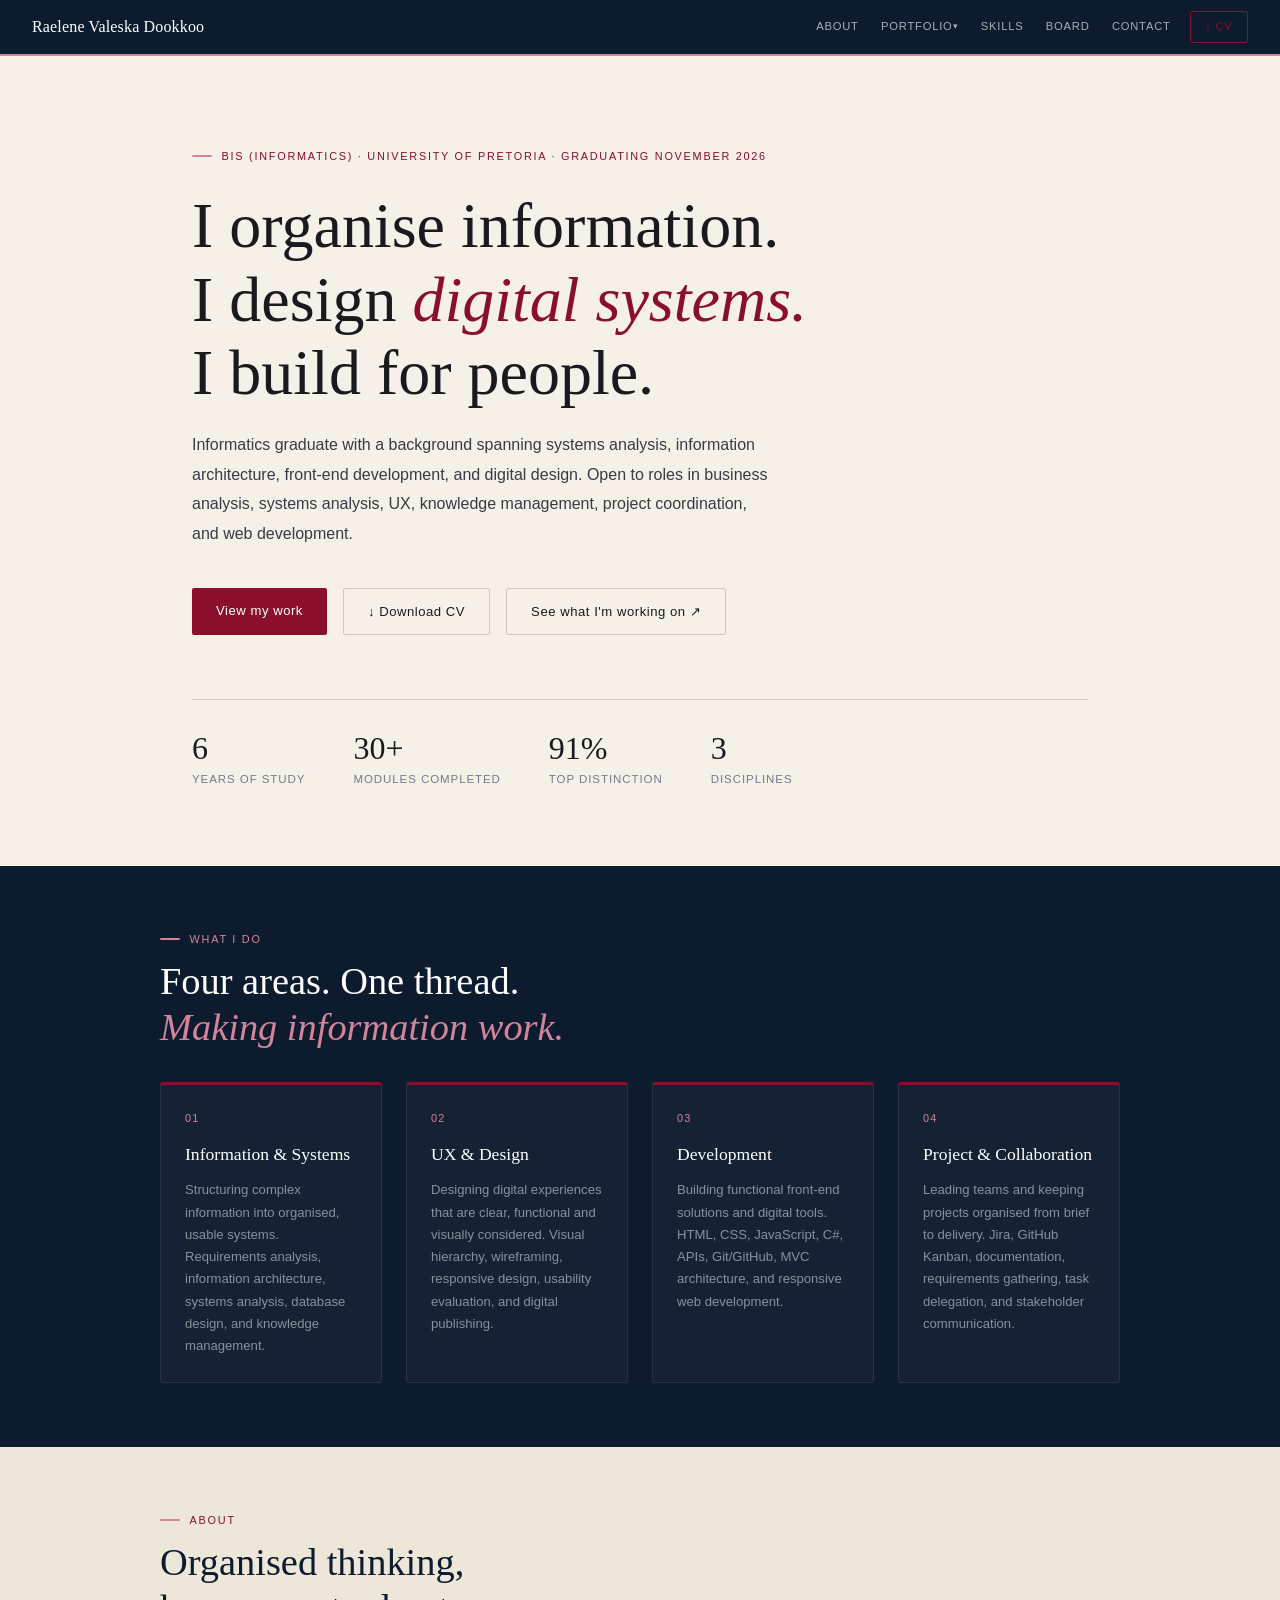
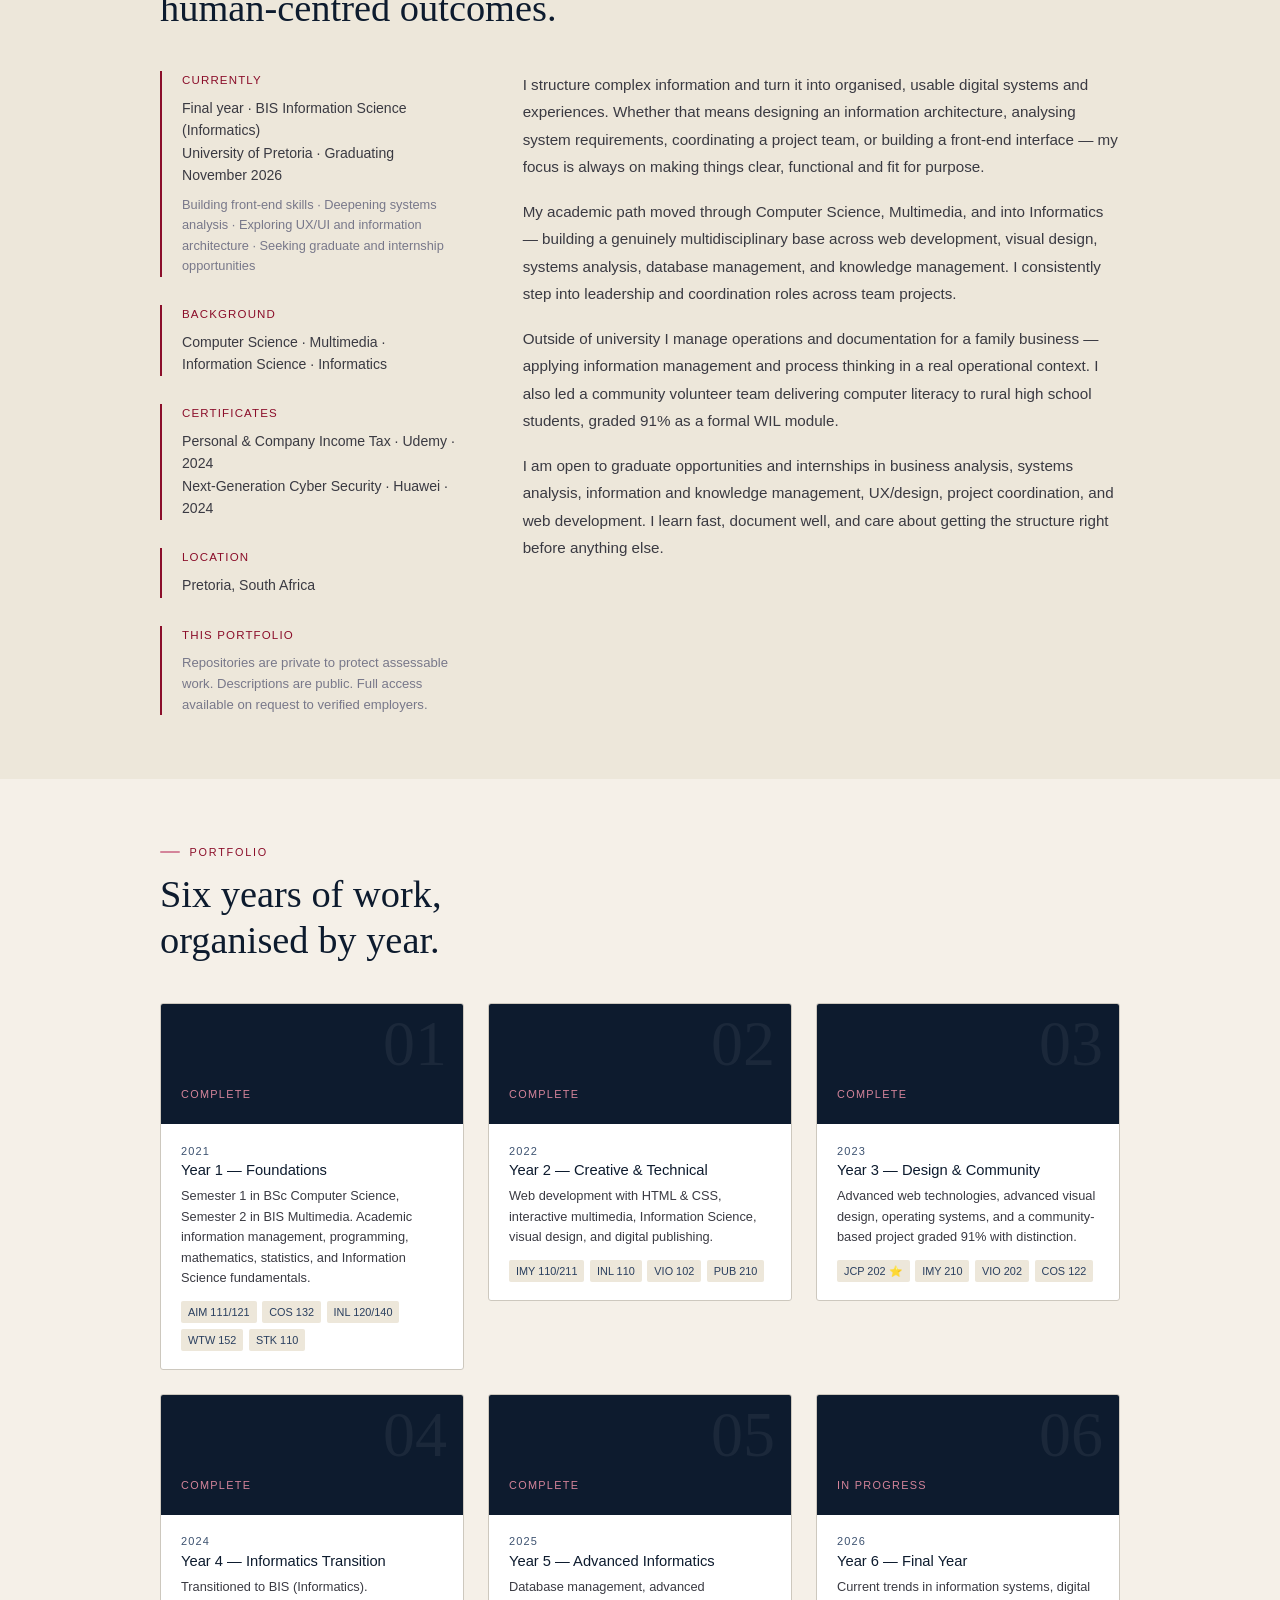
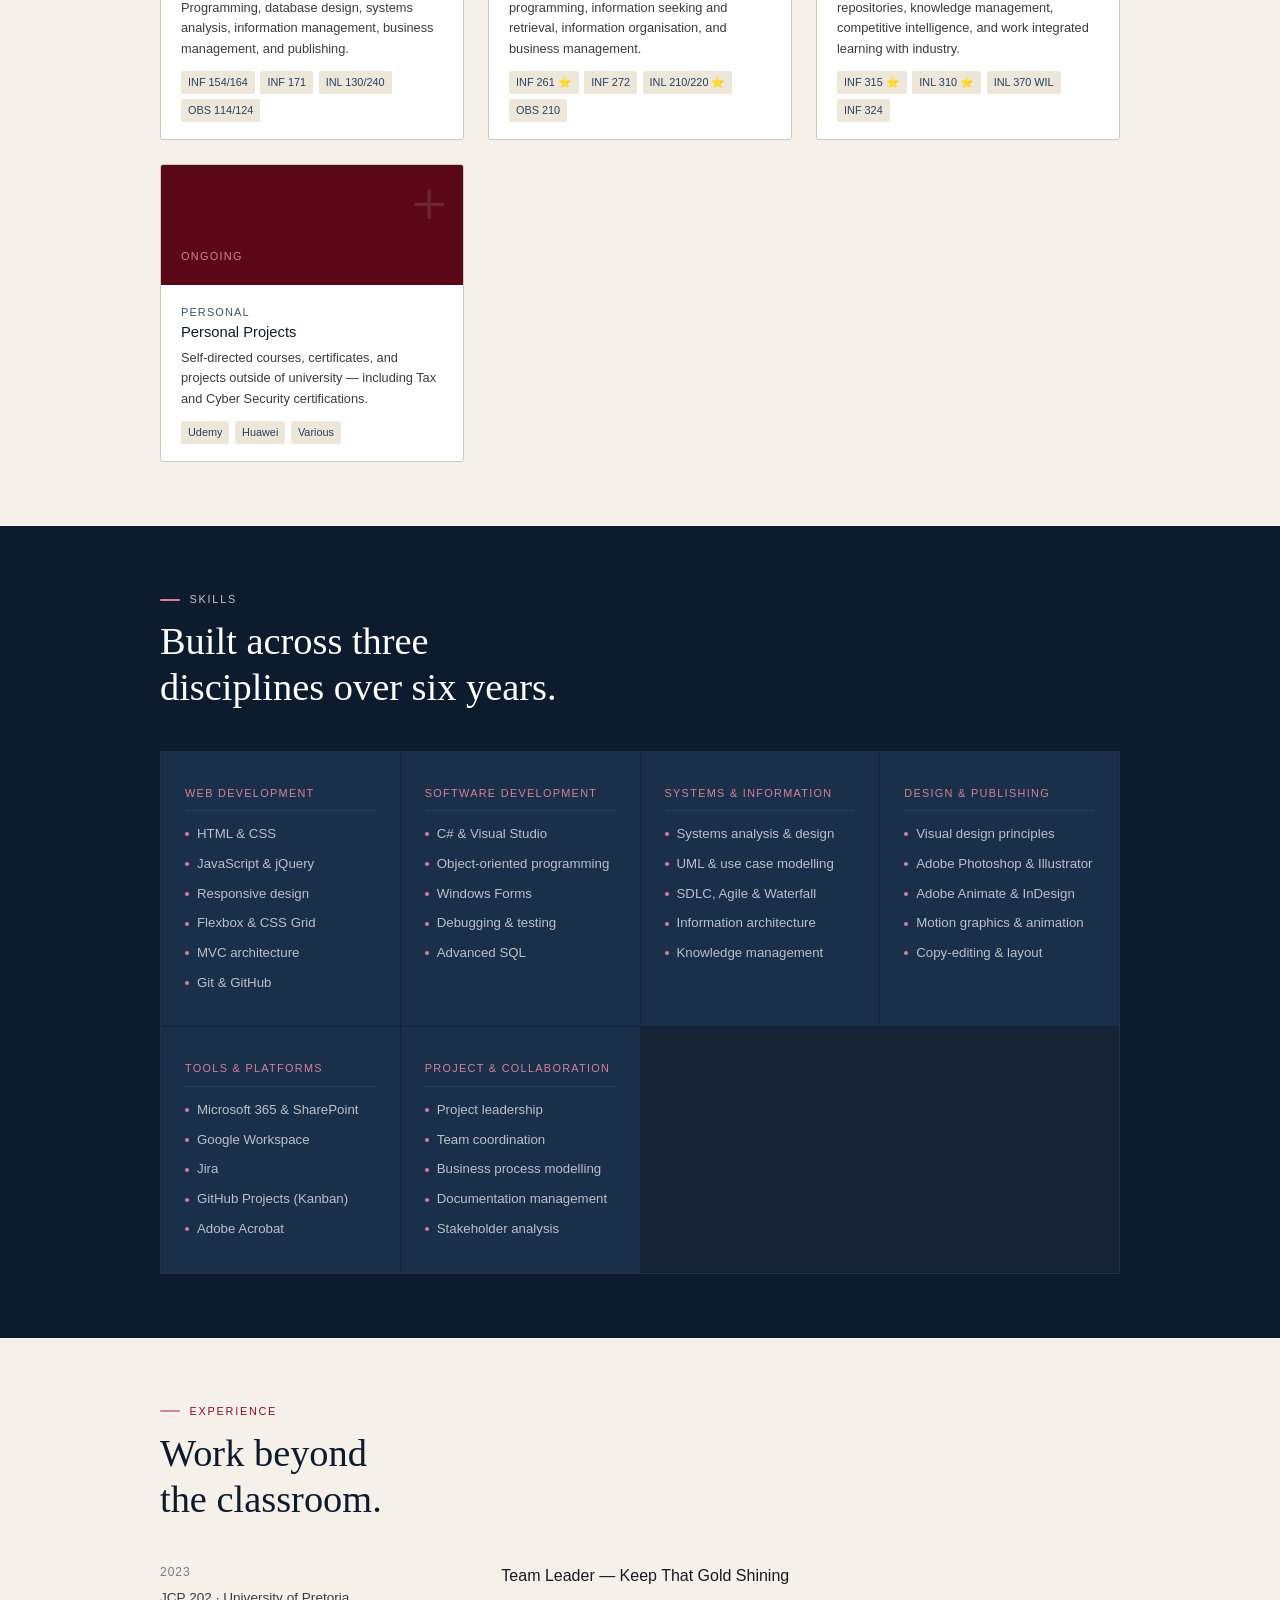
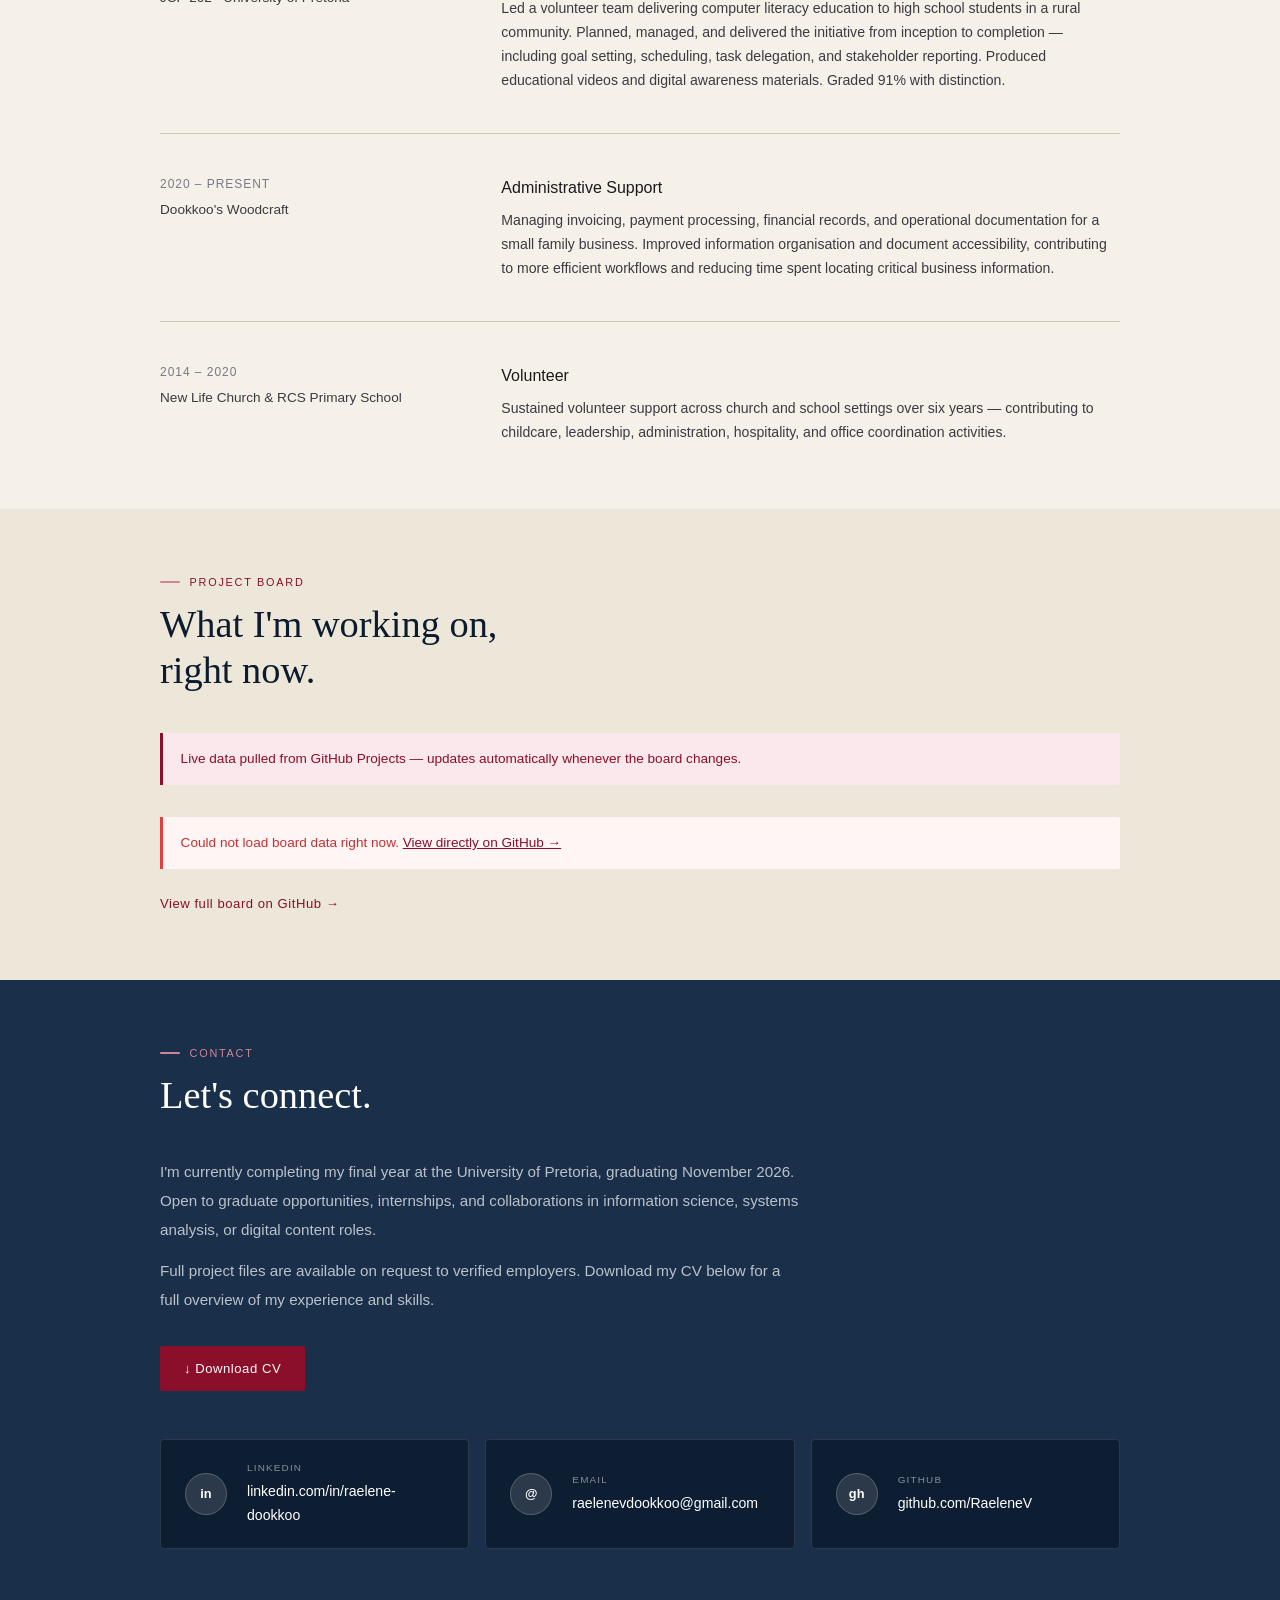
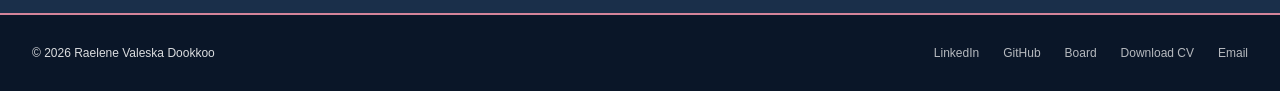
==== commit b044031d: "Fixed Modules" ====
--- a/index.html
+++ b/index.html
@@ -50,7 +50,7 @@
 
   <!-- ============ HERO ============ -->
   <div class="hero-section" style="min-height:90vh;display:flex;flex-direction:column;justify-content:center;padding:5rem 2rem 4rem;max-width:960px;margin:0 auto;">
-    <div class="section-label" style="margin-bottom:1.5rem;color:var(--crimson);">BSc Information Science (Informatics) · University of Pretoria · Graduating November 2026</div>
+    <div class="section-label" style="margin-bottom:1.5rem;color:var(--crimson);">BIS (Informatics) · University of Pretoria · Graduating November 2026</div>
     <h1 class="hero-title" style="font-family:'DM Serif Display',serif;font-size:clamp(2rem,5vw,4.2rem);line-height:1.15;color:var(--ink);margin-bottom:1.25rem;font-weight:400;">
       I organise information.<br>I design <em style="font-style:italic;color:var(--crimson);">digital systems.</em><br>I build for people.
     </h1>
@@ -166,9 +166,9 @@
             <div class="card-body">
               <div class="card-code">2021</div>
               <div class="card-title">Year 1 — Foundations</div>
-              <div class="card-desc">Academic information management, imperative programming, introduction to Multimedia and Information Science.</div>
-              <div class="card-footer" style="margin-top:0.75rem;">
-                <span class="tag">AIM 111/121</span><span class="tag">COS 132</span><span class="tag">IMY 120</span><span class="tag">INL 110/140</span>
+              <div class="card-desc">Semester 1 in BSc Computer Science, Semester 2 in BIS Multimedia. Academic information management, programming, mathematics, statistics, and Information Science fundamentals.</div>
+              <div class="card-footer" style="margin-top:0.75rem;">
+                <span class="tag">AIM 111/121</span><span class="tag">COS 132</span><span class="tag">INL 120/140</span><span class="tag">WTW 152</span><span class="tag">STK 110</span>
               </div>
             </div>
           </div>
@@ -183,9 +183,9 @@
             <div class="card-body">
               <div class="card-code">2022</div>
               <div class="card-title">Year 2 — Creative &amp; Technical</div>
-              <div class="card-desc">Web development with HTML &amp; CSS, interactive multimedia, operating systems, visual design, and digital publishing.</div>
-              <div class="card-footer" style="margin-top:0.75rem;">
-                <span class="tag">IMY 110</span><span class="tag">VIO 102</span><span class="tag">PUB 210</span><span class="tag">COS 151</span>
+              <div class="card-desc">Web development with HTML &amp; CSS, interactive multimedia, Information Science, visual design, and digital publishing.</div>
+              <div class="card-footer" style="margin-top:0.75rem;">
+                <span class="tag">IMY 110/211</span><span class="tag">INL 110</span><span class="tag">VIO 102</span><span class="tag">PUB 210</span>
               </div>
             </div>
           </div>
@@ -200,9 +200,9 @@
             <div class="card-body">
               <div class="card-code">2023</div>
               <div class="card-title">Year 3 — Design &amp; Community</div>
-              <div class="card-desc">Advanced multimedia, advanced visual design, and a community-based project earning a 91% distinction.</div>
-              <div class="card-footer" style="margin-top:0.75rem;">
-                <span class="tag">IMY 210</span><span class="tag">VIO 202</span><span class="tag">JCP 202 ⭐</span><span class="tag">COS 122</span>
+              <div class="card-desc">Advanced web technologies, advanced visual design, operating systems, and a community-based project graded 91% with distinction.</div>
+              <div class="card-footer" style="margin-top:0.75rem;">
+                <span class="tag">JCP 202 ⭐</span><span class="tag">IMY 210</span><span class="tag">VIO 202</span><span class="tag">COS 122</span>
               </div>
             </div>
           </div>
@@ -217,9 +217,9 @@
             <div class="card-body">
               <div class="card-code">2024</div>
               <div class="card-title">Year 4 — Informatics Transition</div>
-              <div class="card-desc">C# programming, OOP, systems analysis &amp; design, information organisation, and business management.</div>
-              <div class="card-footer" style="margin-top:0.75rem;">
-                <span class="tag">INF 154</span><span class="tag">INF 164</span><span class="tag">INF 171</span><span class="tag">INL 130</span>
+              <div class="card-desc">Transitioned to BIS (Informatics). Programming, database design, systems analysis, information management, business management, and publishing.</div>
+              <div class="card-footer" style="margin-top:0.75rem;">
+                <span class="tag">INF 154/164</span><span class="tag">INF 171</span><span class="tag">INL 130/240</span><span class="tag">OBS 114/124</span>
               </div>
             </div>
           </div>
@@ -234,9 +234,9 @@
             <div class="card-body">
               <div class="card-code">2025</div>
               <div class="card-title">Year 5 — Advanced Informatics</div>
-              <div class="card-desc">Advanced Informatics, full-stack web dev with JavaScript &amp; MVC, strategic knowledge management, and business management.</div>
-              <div class="card-footer" style="margin-top:0.75rem;">
-                <span class="tag">INF 261</span><span class="tag">INF 272</span><span class="tag">INL 220 ⭐</span><span class="tag">OBS 210</span>
+              <div class="card-desc">Database management, advanced programming, information seeking and retrieval, information organisation, and business management.</div>
+              <div class="card-footer" style="margin-top:0.75rem;">
+                <span class="tag">INF 261 ⭐</span><span class="tag">INF 272</span><span class="tag">INL 210/220 ⭐</span><span class="tag">OBS 210</span>
               </div>
             </div>
           </div>
@@ -251,9 +251,9 @@
             <div class="card-body">
               <div class="card-code">2026</div>
               <div class="card-title">Year 6 — Final Year</div>
-              <div class="card-desc">Work integrated learning, advanced Informatics, and final-year Information Science modules. The capstone year.</div>
-              <div class="card-footer" style="margin-top:0.75rem;">
-                <span class="tag">INL 370 ⭐</span><span class="tag">INF 315</span><span class="tag">INF 324</span><span class="tag">INL 310–380</span>
+              <div class="card-desc">Current trends in information systems, digital repositories, knowledge management, competitive intelligence, and work integrated learning with industry.</div>
+              <div class="card-footer" style="margin-top:0.75rem;">
+                <span class="tag">INF 315 ⭐</span><span class="tag">INL 310 ⭐</span><span class="tag">INL 370 WIL</span><span class="tag">INF 324</span>
               </div>
             </div>
           </div>
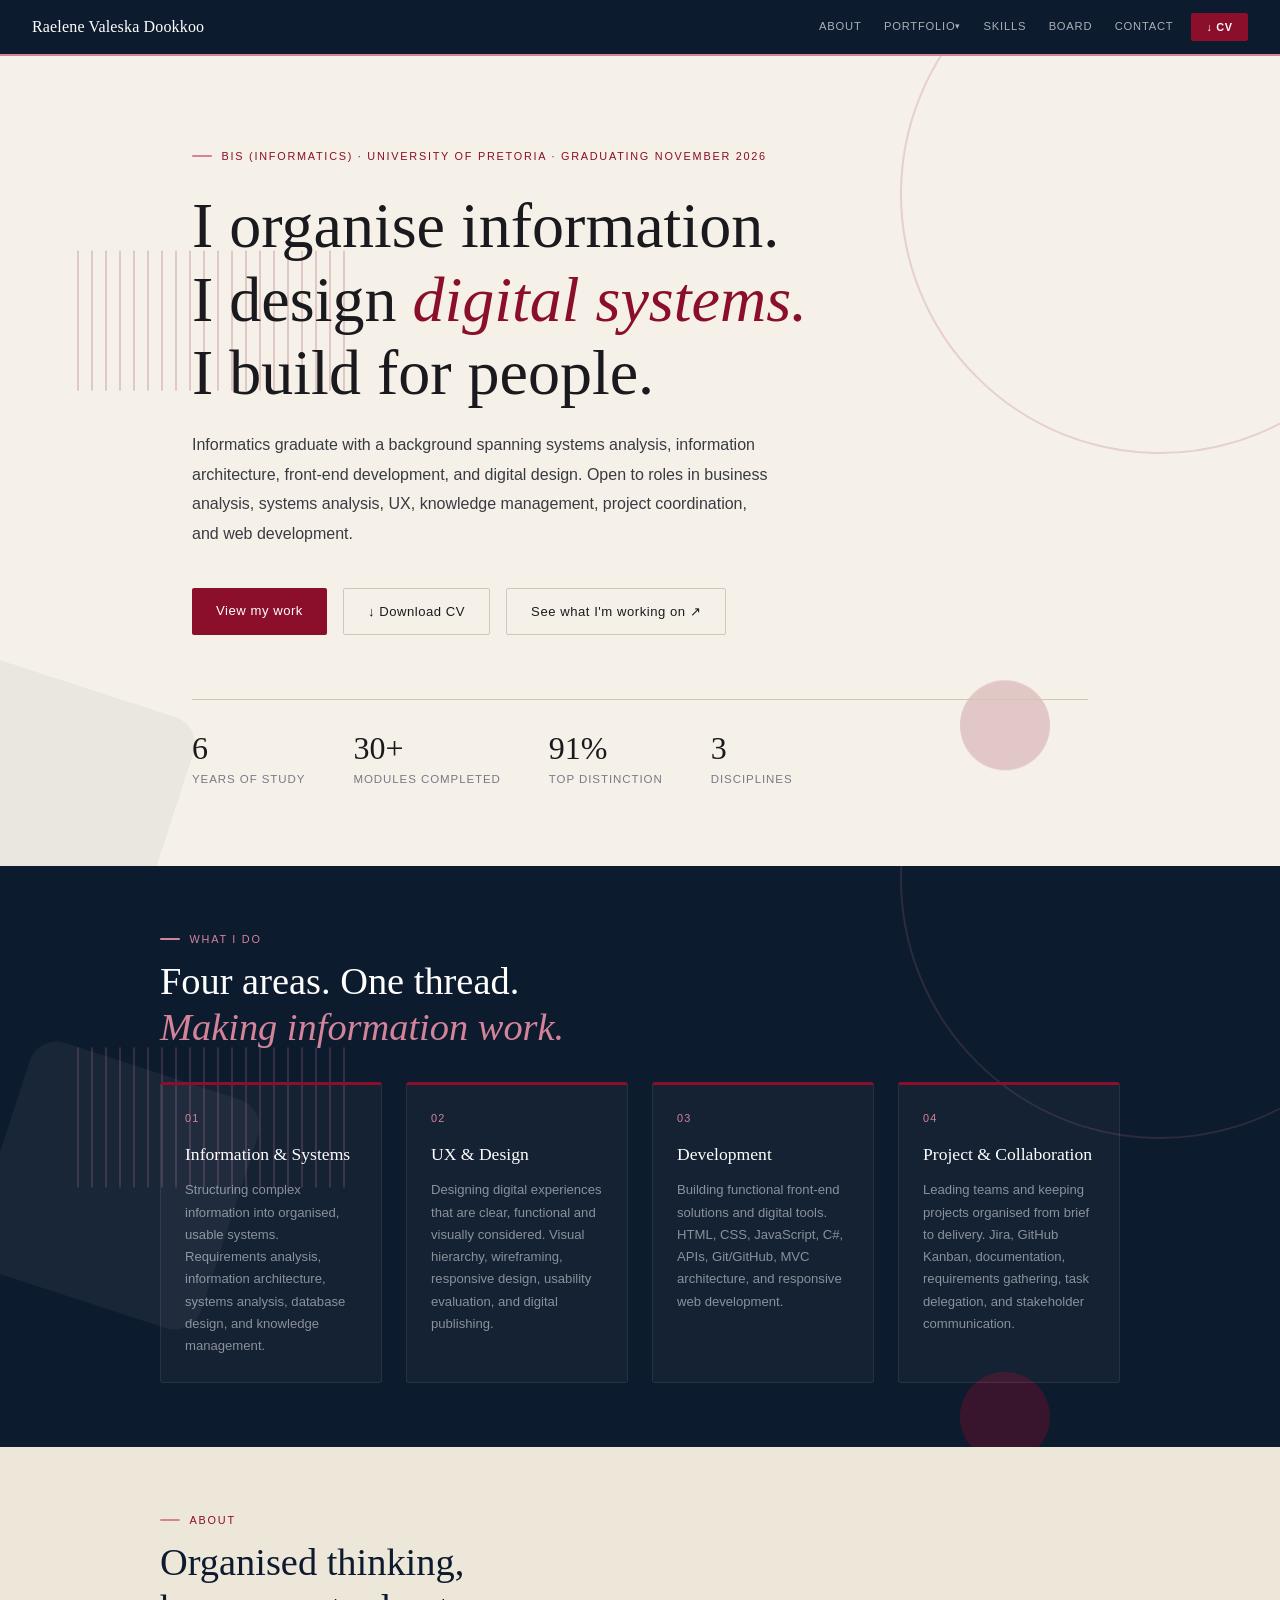
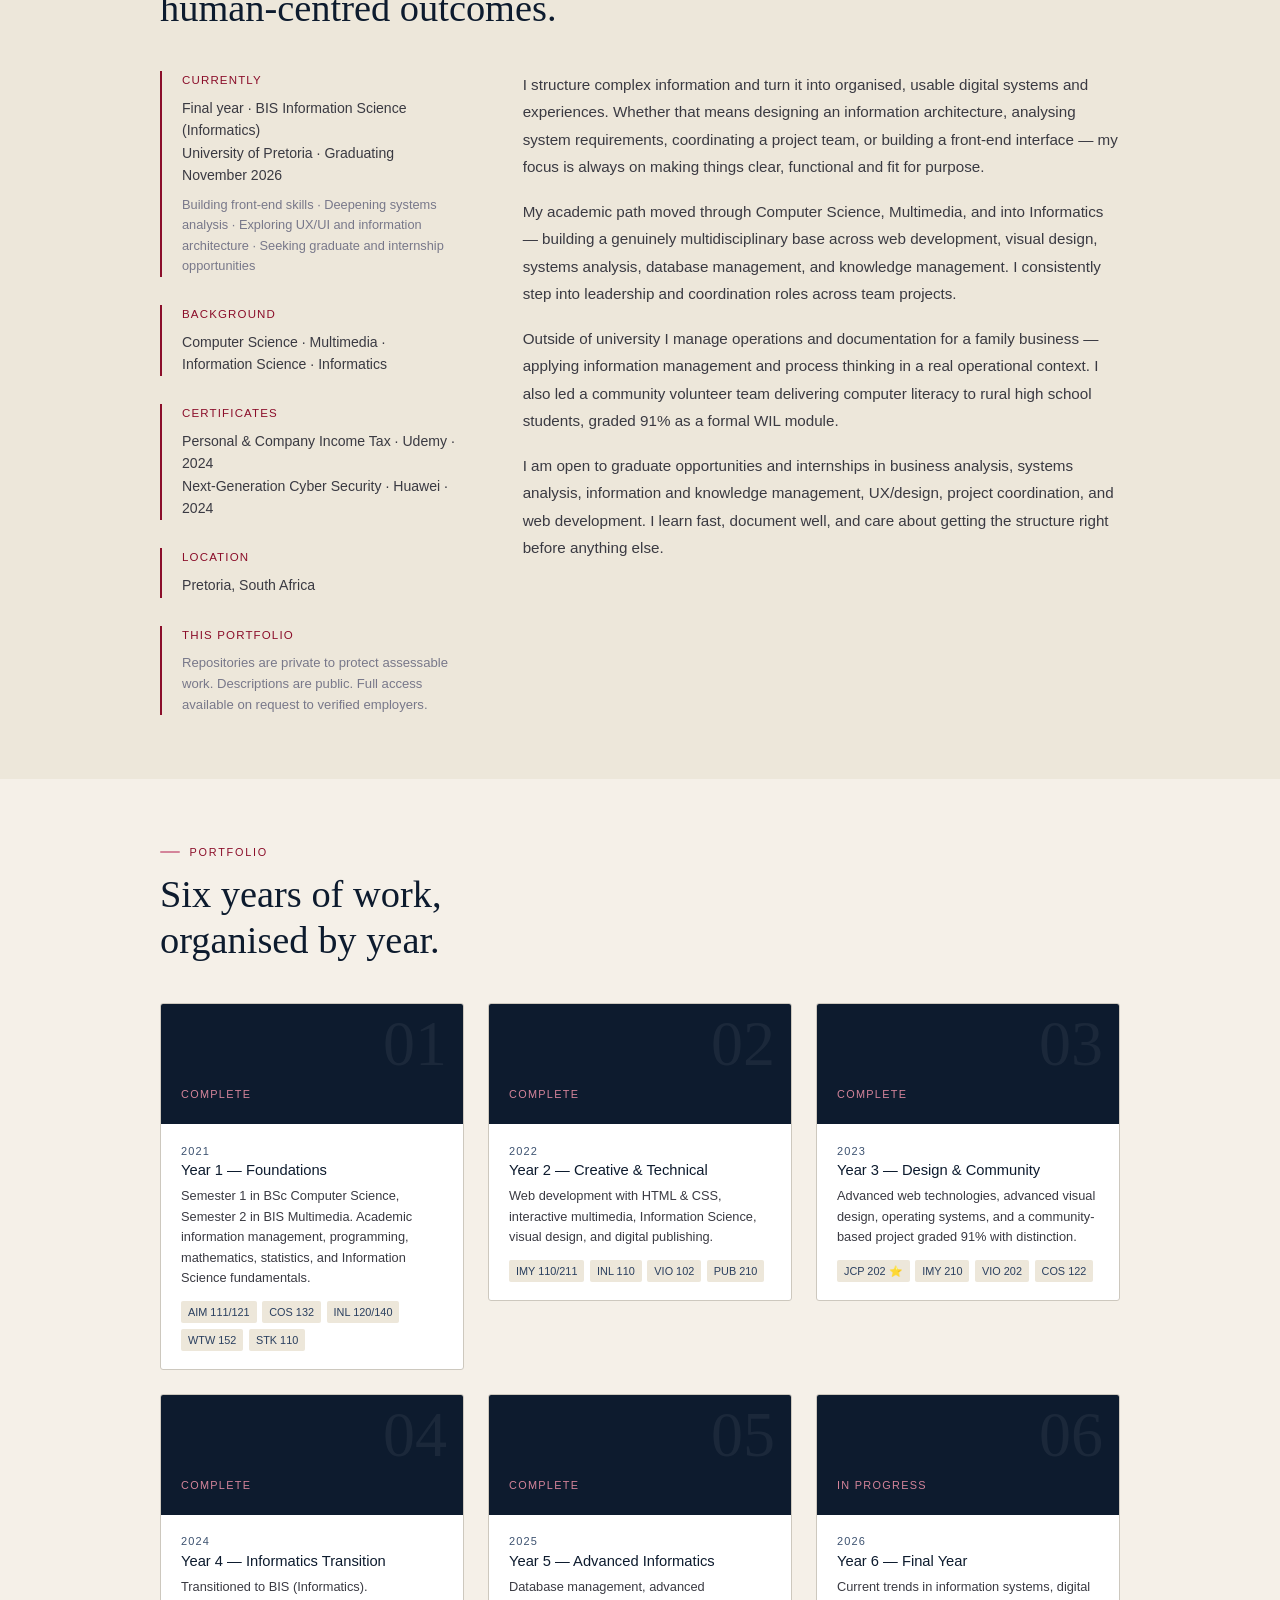
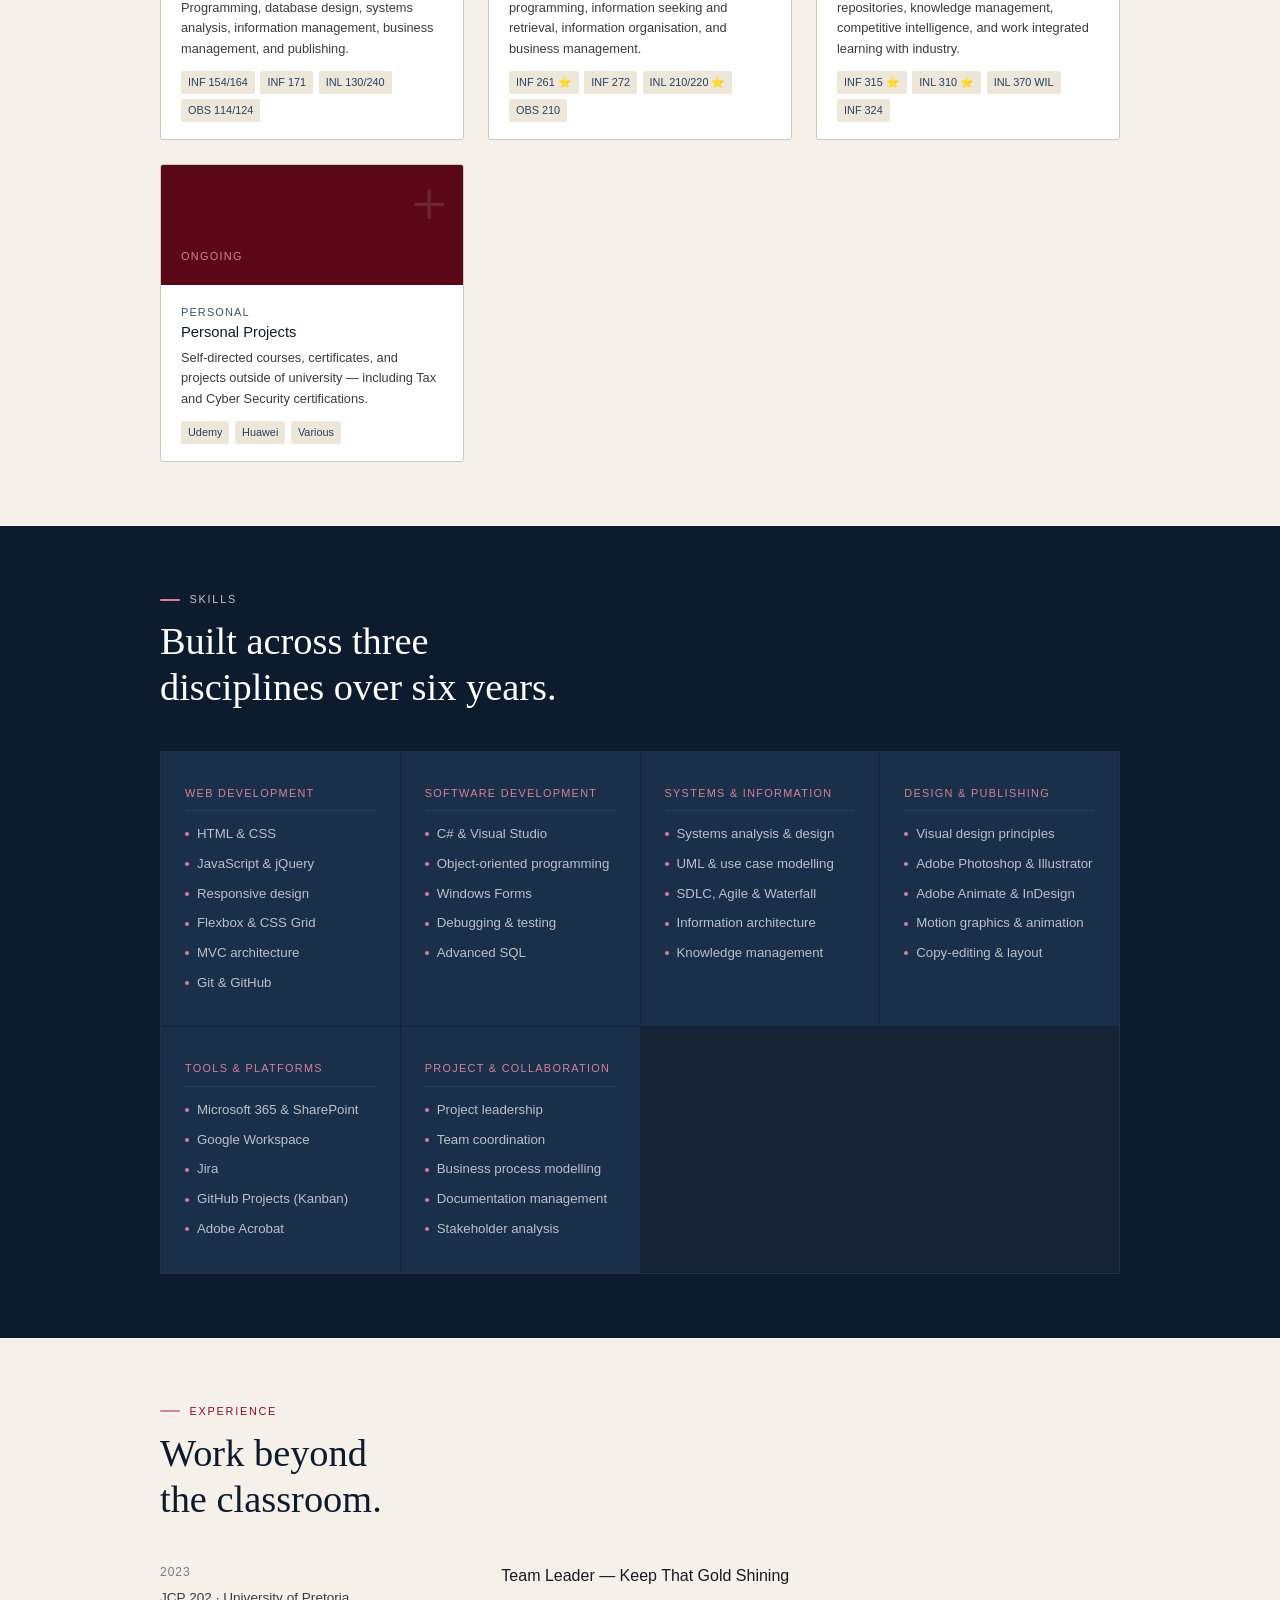
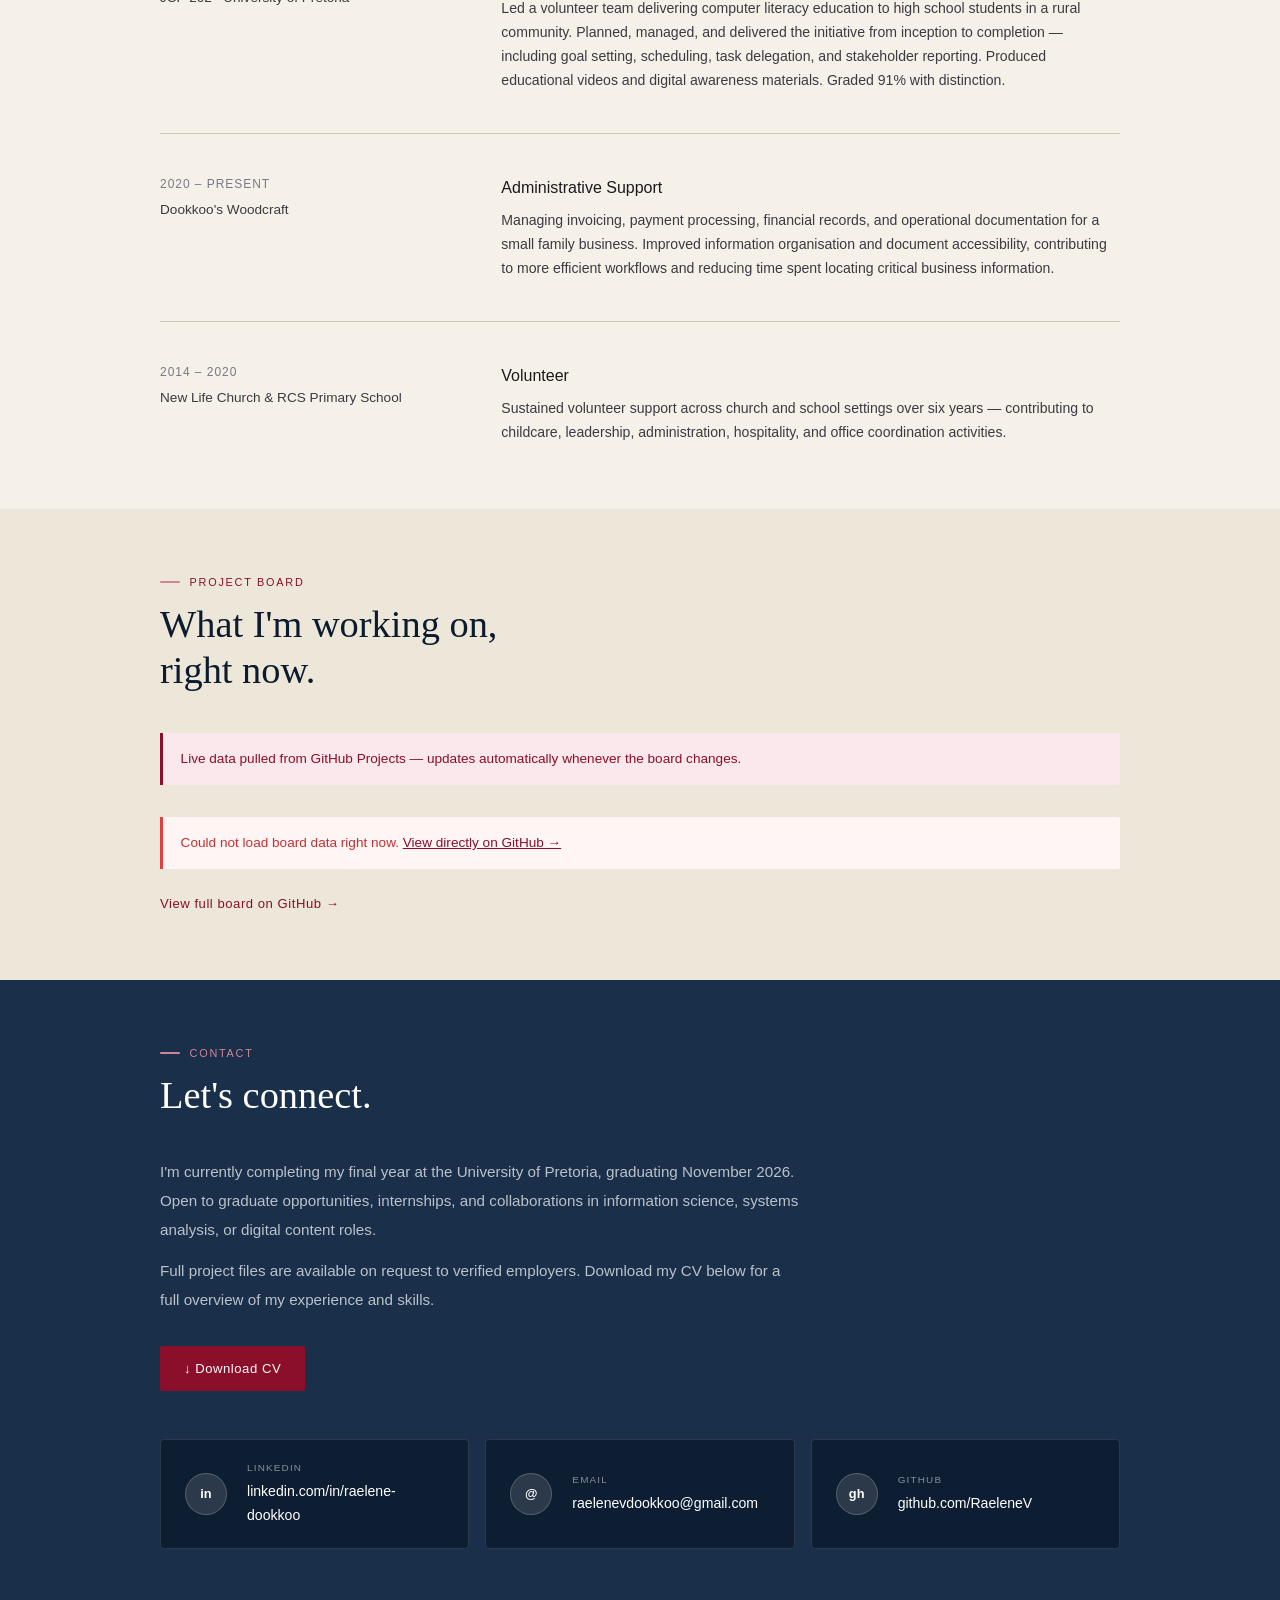
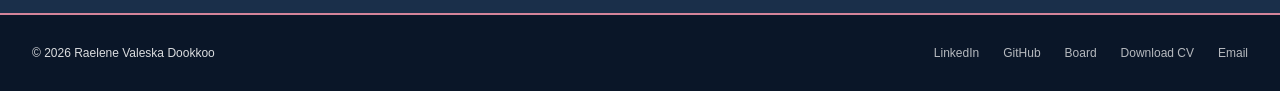
==== commit c5076984: "Update index.html Burger Menu, parallax scrolling" ====
--- a/index.html
+++ b/index.html
@@ -44,7 +44,7 @@
       <li><a href="#skills">Skills</a></li>
       <li><a href="https://github.com/users/RaeleneV/projects/2/views/1" target="_blank" rel="noopener noreferrer">Board</a></li>
       <li><a href="#contact">Contact</a></li>
-      <li><a href="CV_Raelene_Valeska_Dookkoo.pdf" download style="color:var(--accent);font-weight:500;border:1px solid var(--accent);padding:0 0.9rem;border-radius:2px;height:32px;display:flex;align-items:center;margin-left:0.5rem;">↓ CV</a></li>
+      <li><a href="CV_Raelene_Valeska_Dookkoo.pdf" download class="nav-cv">↓ CV</a></li>
     </ul>
   </nav>
 
--- a/style.css
+++ b/style.css
@@ -816,3 +816,160 @@
     grid-template-columns: 1fr !important;
   }
 }
+
+/* =========================================================
+   BURGER MENU (mobile nav) + PARALLAX + SCROLL REVEAL
+   >>> Paste at the very END of style.css <<<
+   ========================================================= */
+
+/* Anchor links shouldn't land underneath the sticky nav */
+html { scroll-padding-top: 64px; }
+
+/* ---------- Burger button (hidden on desktop) ---------- */
+.nav-burger {
+  display: none;
+  position: relative;
+  width: 42px;
+  height: 42px;
+  padding: 0;
+  margin-left: auto;
+  flex-shrink: 0;
+  background: transparent;
+  border: 1px solid rgba(255,255,255,0.25);
+  border-radius: 3px;
+  cursor: pointer;
+}
+.nav-burger span {
+  position: absolute;
+  left: 10px;
+  right: 10px;
+  height: 2px;
+  background: var(--white);
+  border-radius: 1px;
+  transition: transform .25s ease, opacity .2s ease, top .25s ease;
+}
+.nav-burger span:nth-child(1) { top: 13px; }
+.nav-burger span:nth-child(2) { top: 19px; }
+.nav-burger span:nth-child(3) { top: 25px; }
+nav.nav-open .nav-burger span:nth-child(1) { top: 19px; transform: rotate(45deg); }
+nav.nav-open .nav-burger span:nth-child(2) { opacity: 0; }
+nav.nav-open .nav-burger span:nth-child(3) { top: 19px; transform: rotate(-45deg); }
+.nav-burger:focus-visible,
+.nav-dropdown-toggle:focus-visible { outline: 2px solid var(--crimson-soft); outline-offset: 2px; }
+
+@media (max-width: 860px) {
+  nav { overflow: visible !important; }
+  .nav-burger { display: block; }
+  .nav-name-full  { display: none; }
+  .nav-name-short { display: inline; }
+
+  /* The link list becomes a slide-down panel */
+  .nav-links {
+    position: fixed;
+    top: 56px; left: 0; right: 0;
+    max-height: calc(100vh - 56px);
+    max-height: calc(100dvh - 56px);
+    overflow-y: auto;
+    flex-direction: column;
+    align-items: stretch;
+    background: var(--navy);
+    border-bottom: 2px solid var(--crimson);
+    box-shadow: 0 16px 32px rgba(0,0,0,0.35);
+    opacity: 0;
+    visibility: hidden;
+    transform: translateY(-8px);
+    transition: opacity .2s ease, transform .2s ease, visibility 0s linear .2s;
+  }
+  nav.nav-open .nav-links {
+    opacity: 1;
+    visibility: visible;
+    transform: none;
+    transition-delay: 0s;
+  }
+  .nav-links li {
+    display: block !important;   /* beats the old "hide items on small screens" rules */
+    width: 100%;
+    border-bottom: 1px solid rgba(255,255,255,0.07);
+  }
+  .nav-links li:last-child { border-bottom: none; padding: 1rem 1.25rem 1.25rem; }
+  .nav-links a {
+    height: auto;
+    padding: 1rem 1.25rem;
+    font-size: 0.8rem;
+    letter-spacing: 0.08em;
+  }
+
+  /* CV link becomes a full-width button inside the panel */
+  .nav-links .nav-cv {
+    height: 46px !important;
+    width: 100%;
+    margin: 0 !important;
+    padding: 0 1rem !important;
+    justify-content: center !important;
+    font-size: 0.8rem !important;
+  }
+
+  /* Portfolio sub-menu: tap to expand instead of hover */
+  .nav-dropdown-toggle { display: flex !important; justify-content: space-between; cursor: pointer; }
+  .nav-dropdown-toggle::after { content: '+'; font-size: 1.1rem; line-height: 1; }
+  .nav-dropdown.open .nav-dropdown-toggle::after { content: '\2013'; }
+  .nav-dropdown-menu {
+    position: static;
+    display: none;
+    min-width: 0;
+    border: none;
+    box-shadow: none;
+    background: rgba(255,255,255,0.03);
+  }
+  .nav-dropdown:hover .nav-dropdown-menu { display: none; }   /* touch screens keep :hover stuck on */
+  .nav-dropdown.open .nav-dropdown-menu,
+  .nav-dropdown.open:hover .nav-dropdown-menu { display: block; }
+  .nav-dropdown-menu a { padding: 0.75rem 1.25rem 0.75rem 2rem; }
+}
+
+/* ---------- Parallax layers ---------- */
+.has-parallax { position: relative; overflow: hidden; }
+.has-parallax > :not(.parallax-layer) { position: relative; z-index: 1; }
+.parallax-layer {
+  position: absolute;
+  inset: 0;
+  z-index: 0;
+  overflow: hidden;
+  pointer-events: none;
+}
+.p-shape { position: absolute; will-change: transform; }
+
+.p-ring  { width: 520px; height: 520px; border-radius: 50%; border: 2px solid var(--crimson); opacity: .14; top: -120px; right: -140px; }
+.p-dot   { width: 90px;  height: 90px;  border-radius: 50%; background: var(--crimson); opacity: .18; bottom: 12%; right: 18%; }
+.p-block { width: 240px; height: 240px; border-radius: 28px; background: var(--navy); opacity: .05; rotate: 18deg; bottom: -60px; left: -70px; }
+.p-lines { width: 280px; height: 140px; opacity: .18; top: 24%; left: 6%;
+           background: repeating-linear-gradient(90deg, var(--crimson) 0 2px, transparent 2px 14px); }
+
+/* Same shapes, tuned for dark sections */
+.parallax-layer.is-dark .p-ring  { border-color: var(--crimson-soft); opacity: .16; }
+.parallax-layer.is-dark .p-dot   { background: var(--crimson); opacity: .35; }
+.parallax-layer.is-dark .p-block { background: var(--white); opacity: .05; }
+.parallax-layer.is-dark .p-lines { opacity: .2;
+           background: repeating-linear-gradient(90deg, var(--crimson-soft) 0 2px, transparent 2px 14px); }
+
+@media (max-width: 768px) {
+  .p-ring  { width: 320px; height: 320px; top: -80px; right: -120px; }
+  .p-block { width: 160px; height: 160px; }
+  .p-lines { width: 180px; }
+}
+
+/* ---------- Scroll reveal (uses the separate "translate" property,
+              so the cards' hover lift keeps working) ---------- */
+.js-reveal .reveal {
+  opacity: 0;
+  translate: 0 28px;
+  transition: opacity .7s ease, translate .7s cubic-bezier(.2,.7,.2,1);
+  transition-delay: var(--d, 0ms);
+}
+.js-reveal .reveal.is-visible { opacity: 1; translate: 0 0; }
+
+/* People who ask their device for less motion get none of it */
+@media (prefers-reduced-motion: reduce) {
+  .parallax-layer { display: none; }
+  .js-reveal .reveal { opacity: 1; translate: none; transition: none; }
+}
